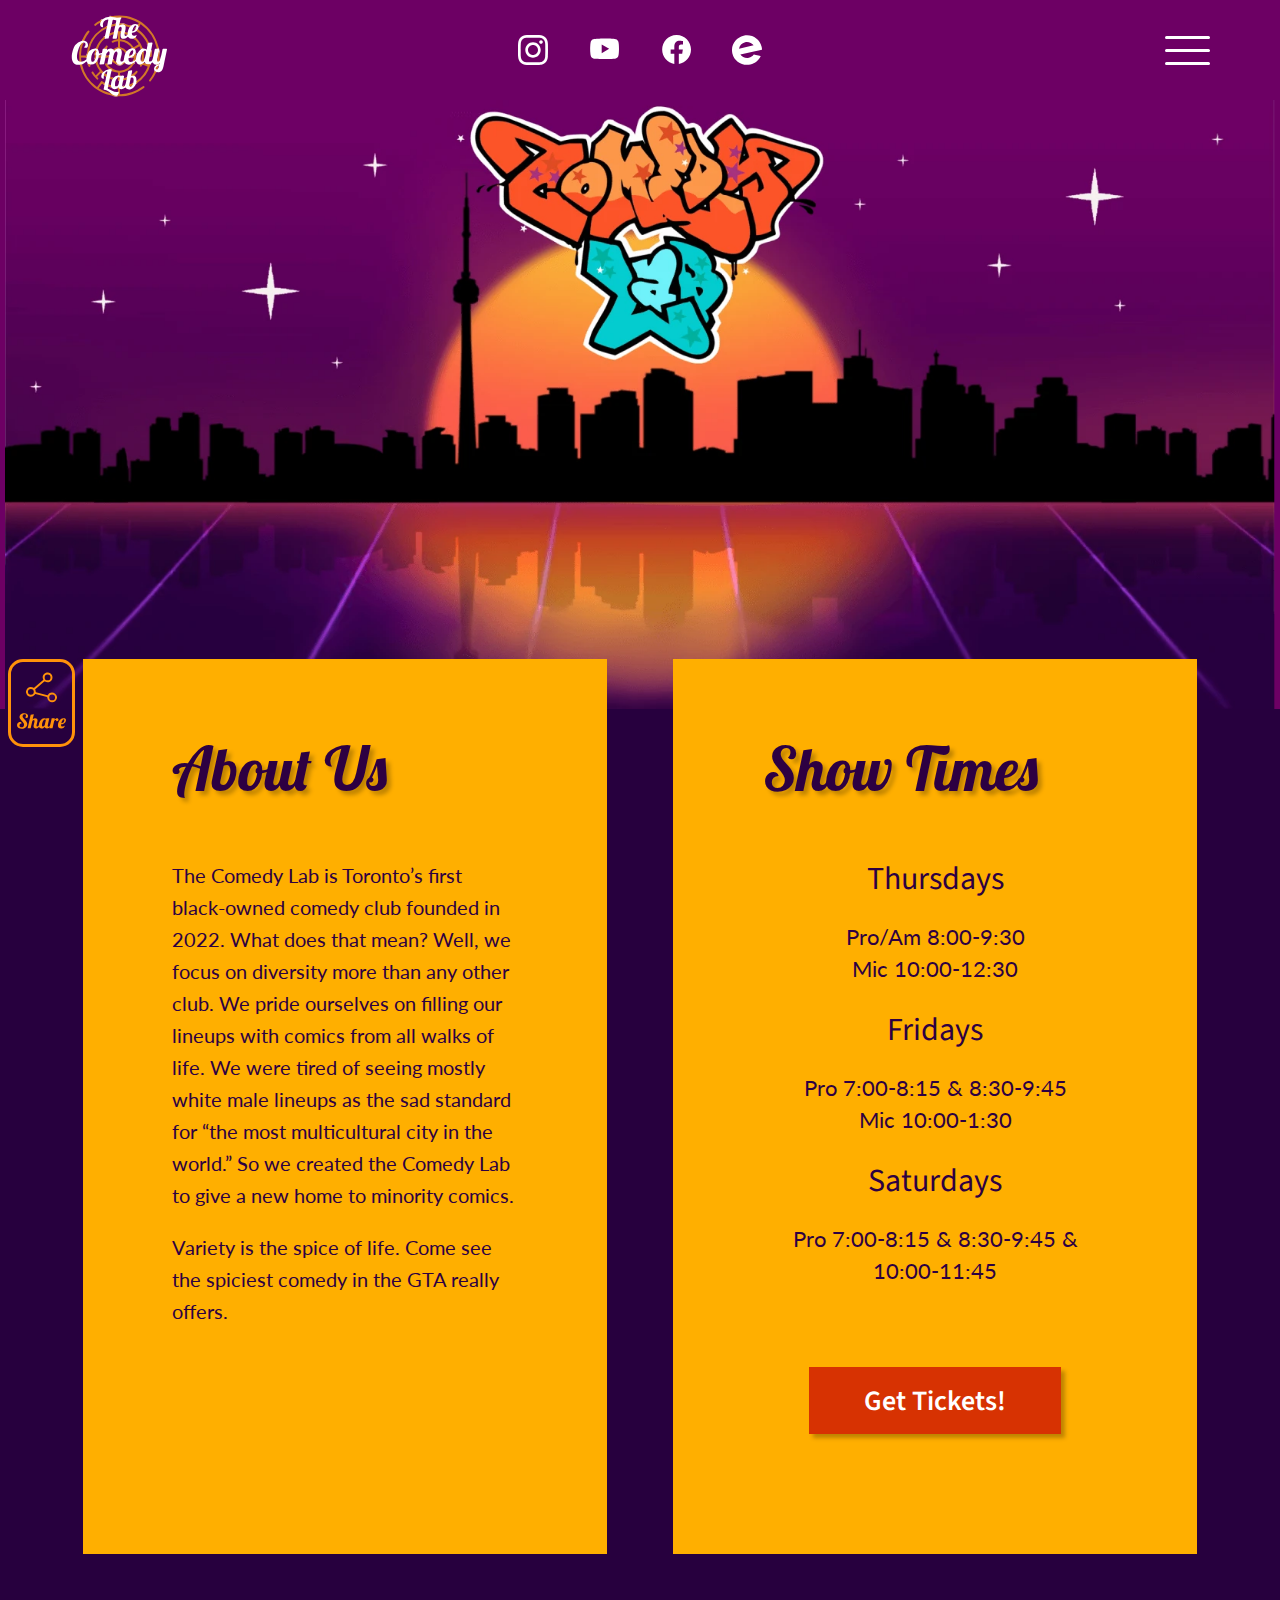
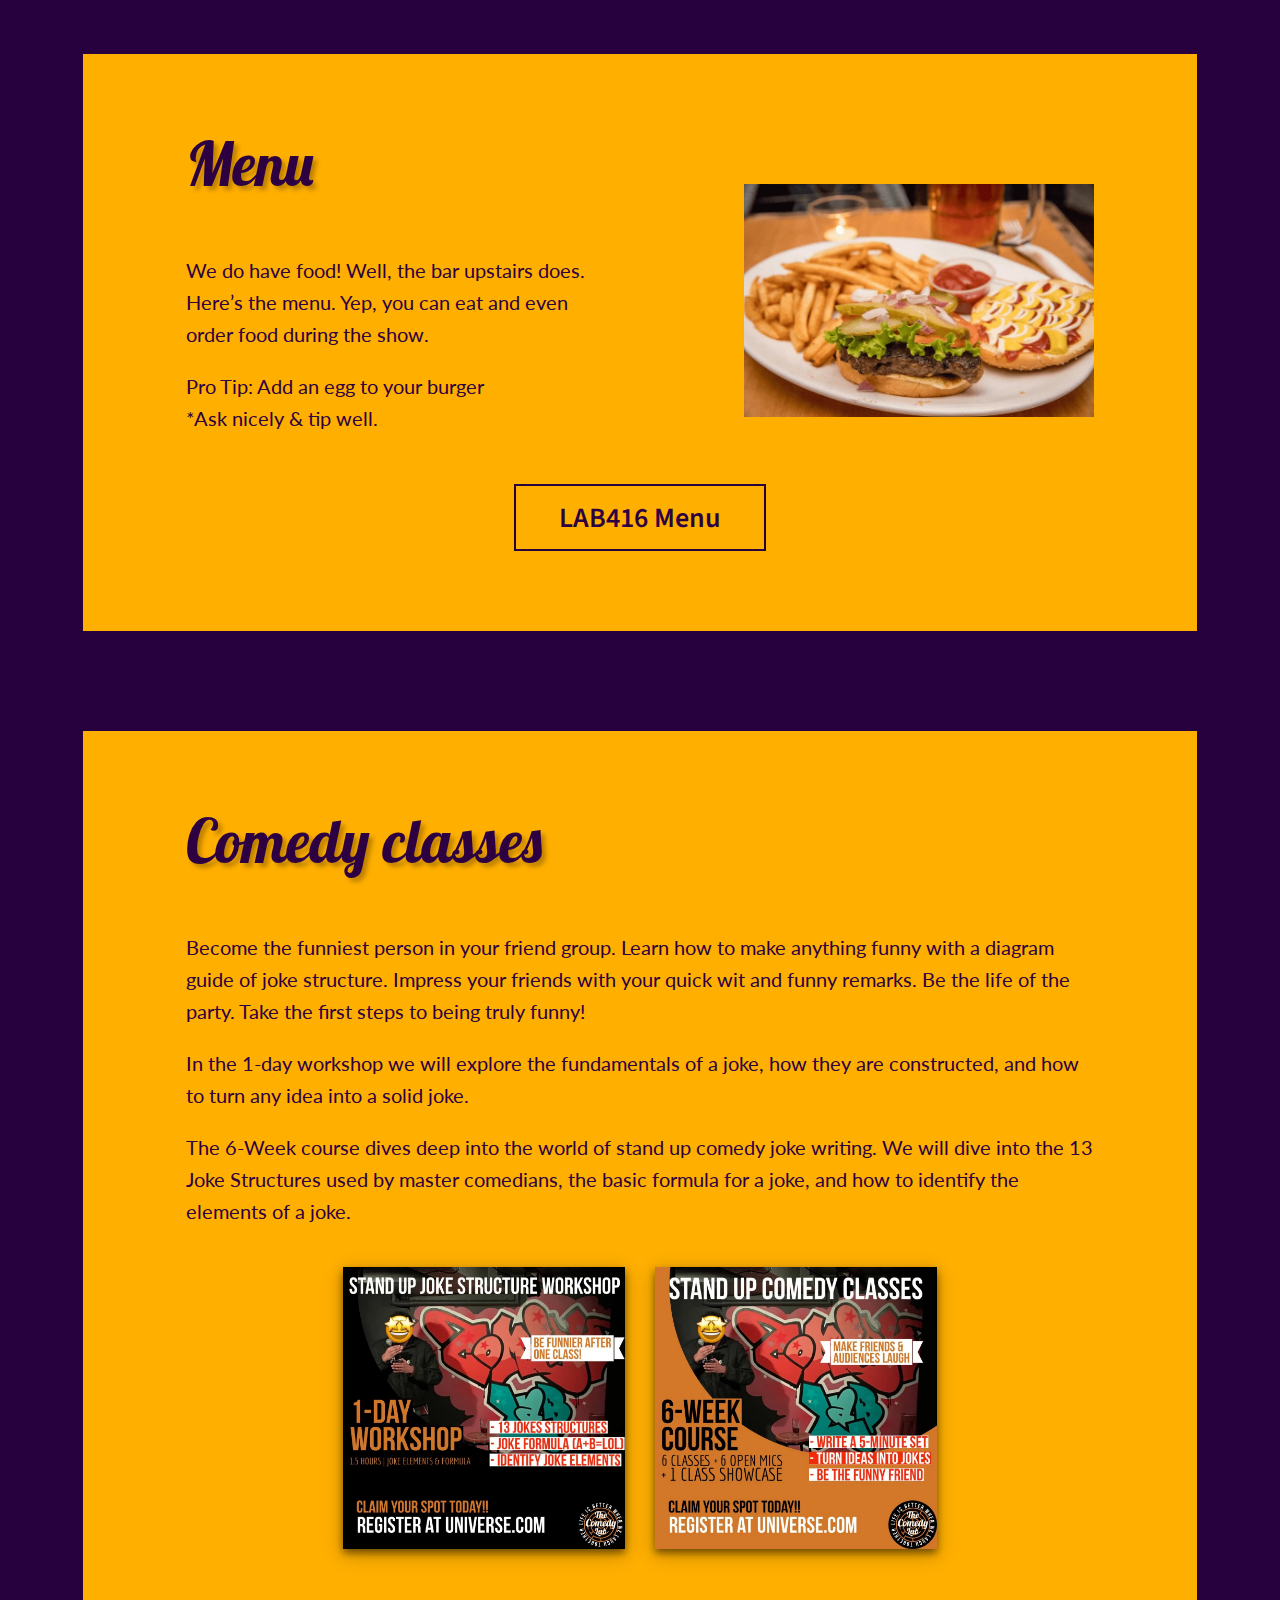
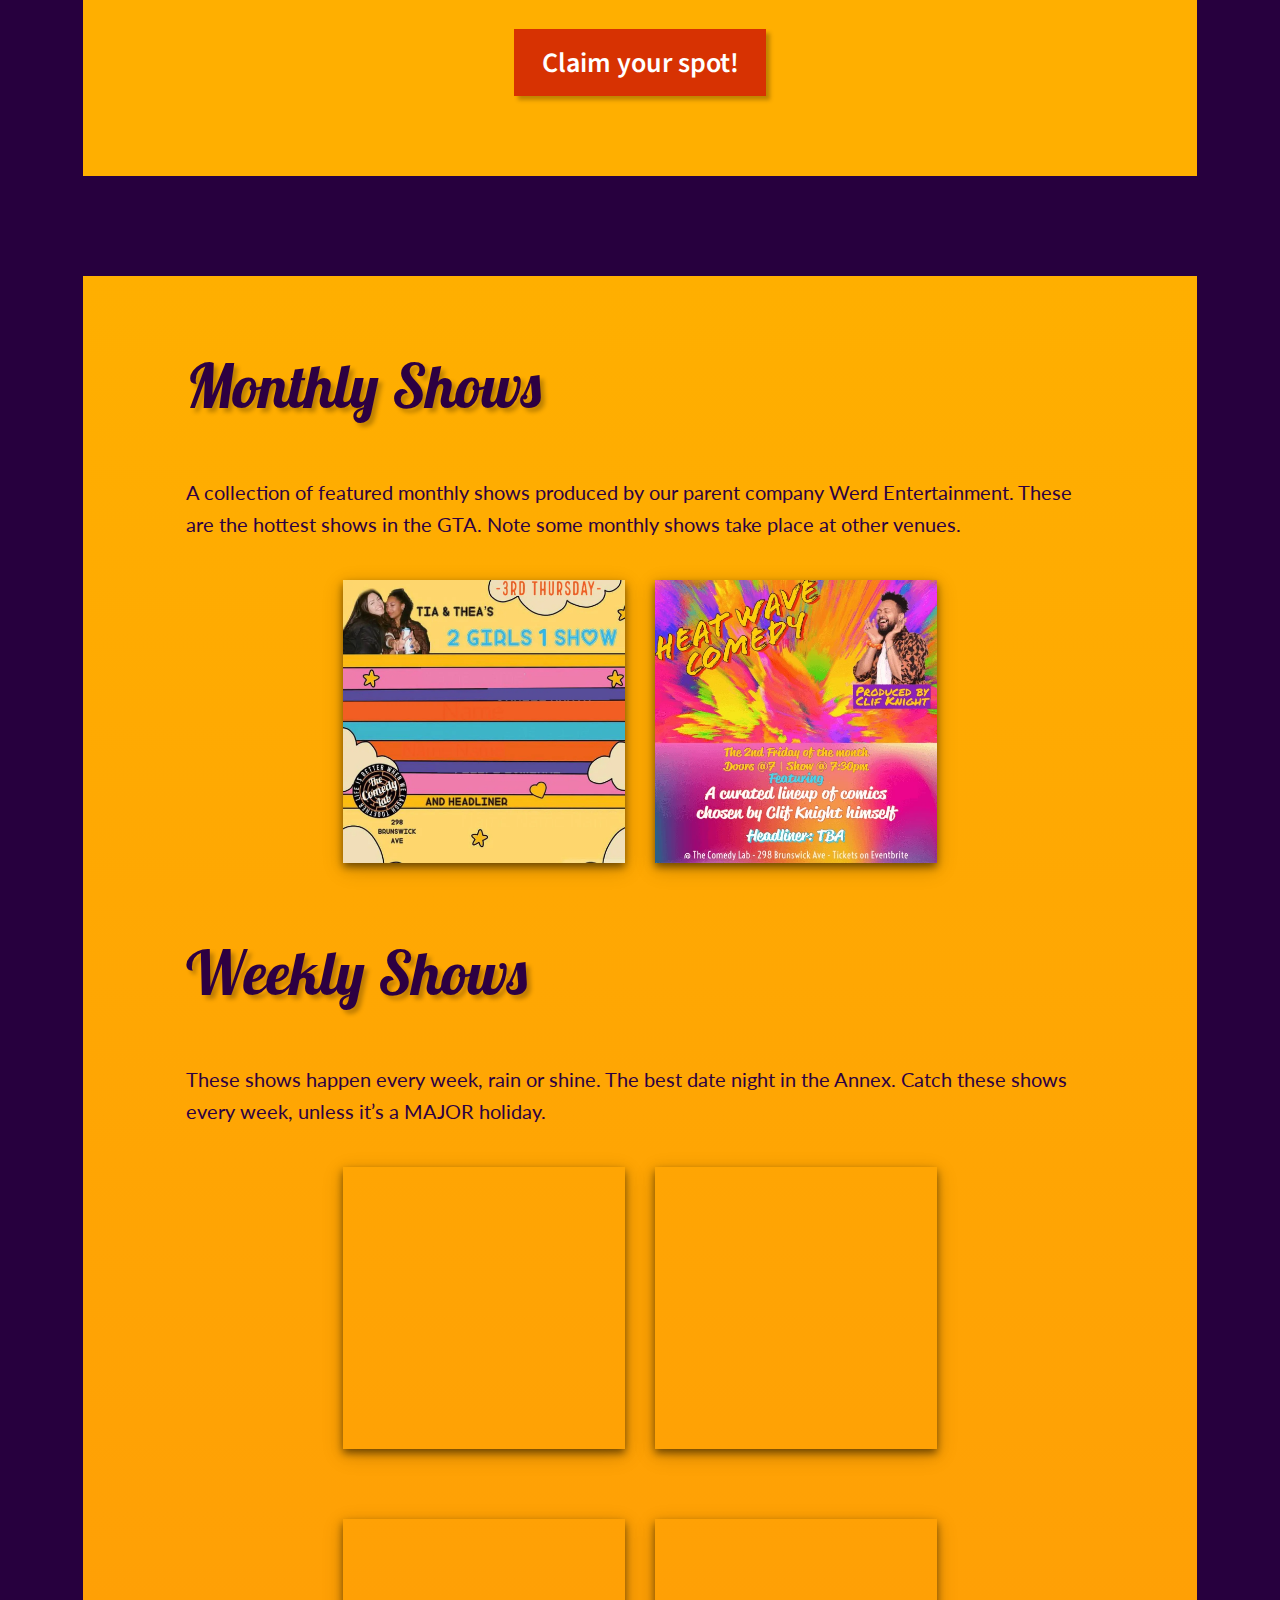
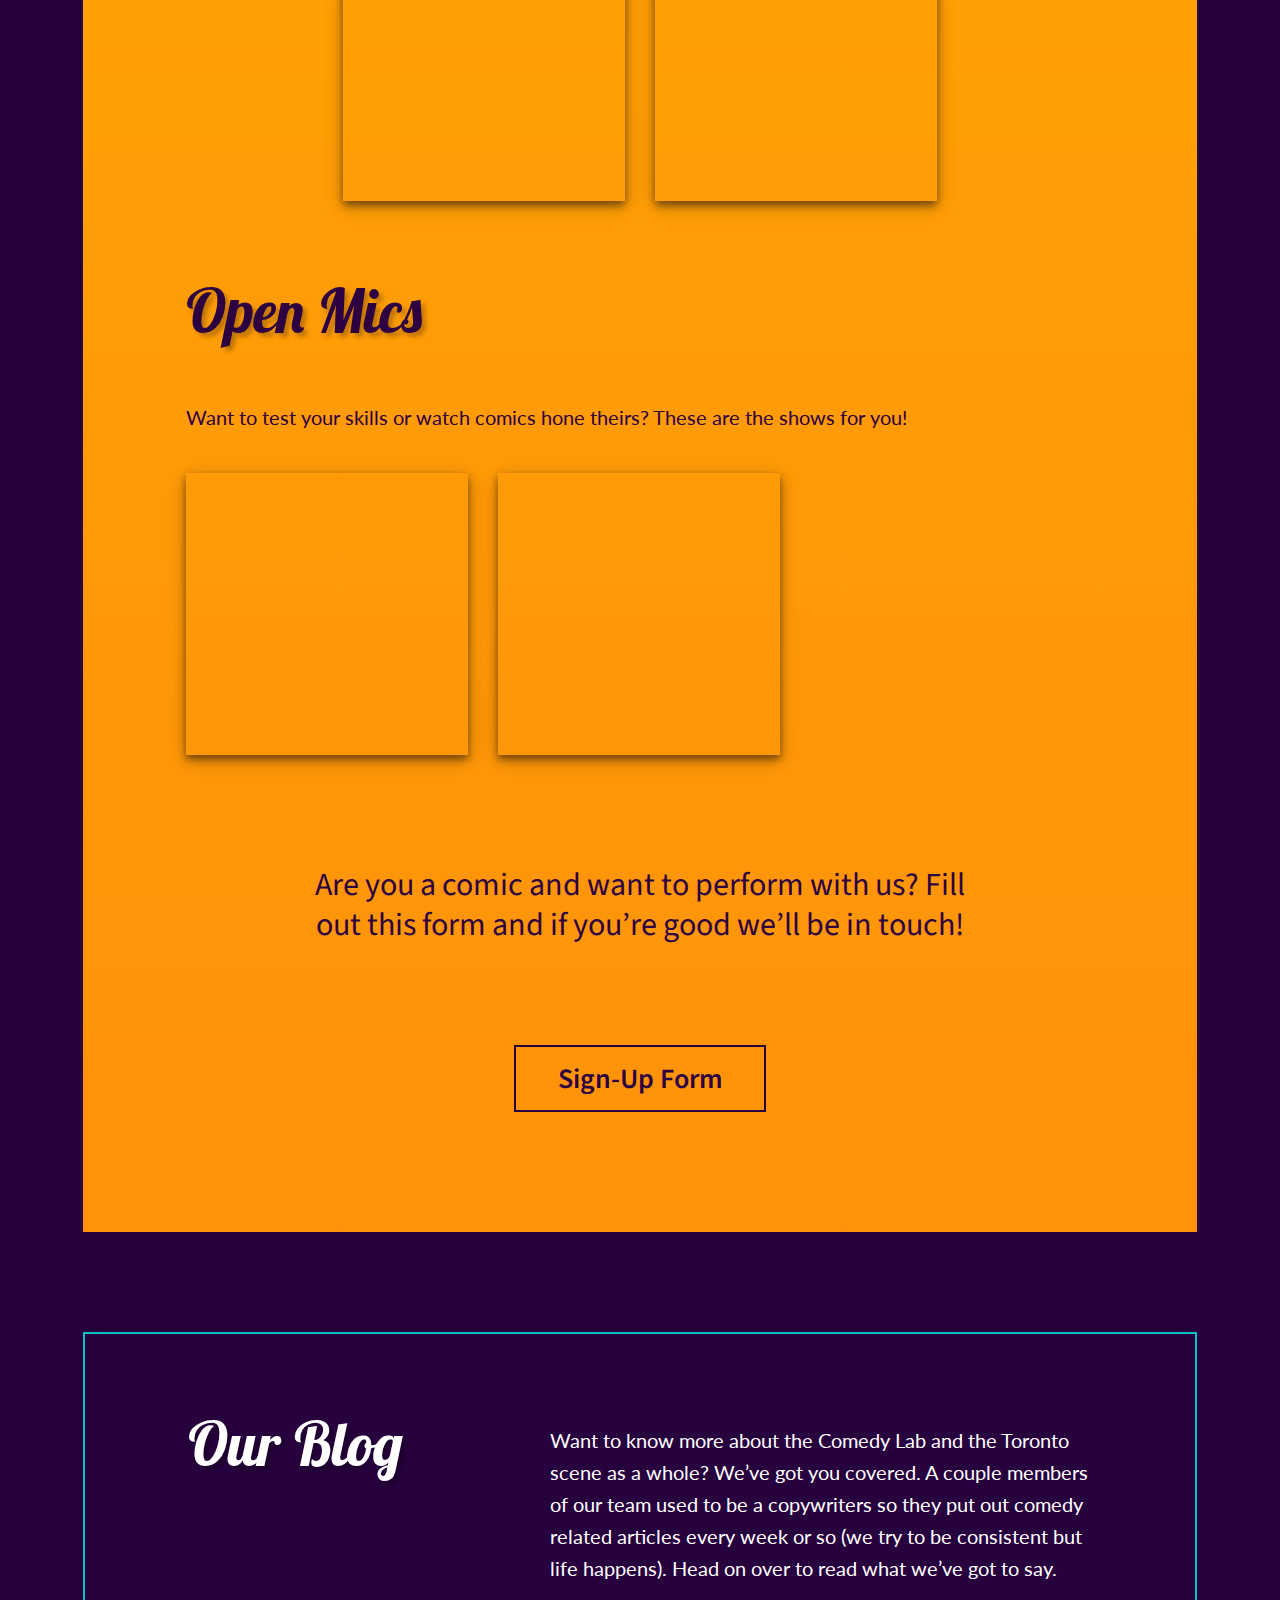
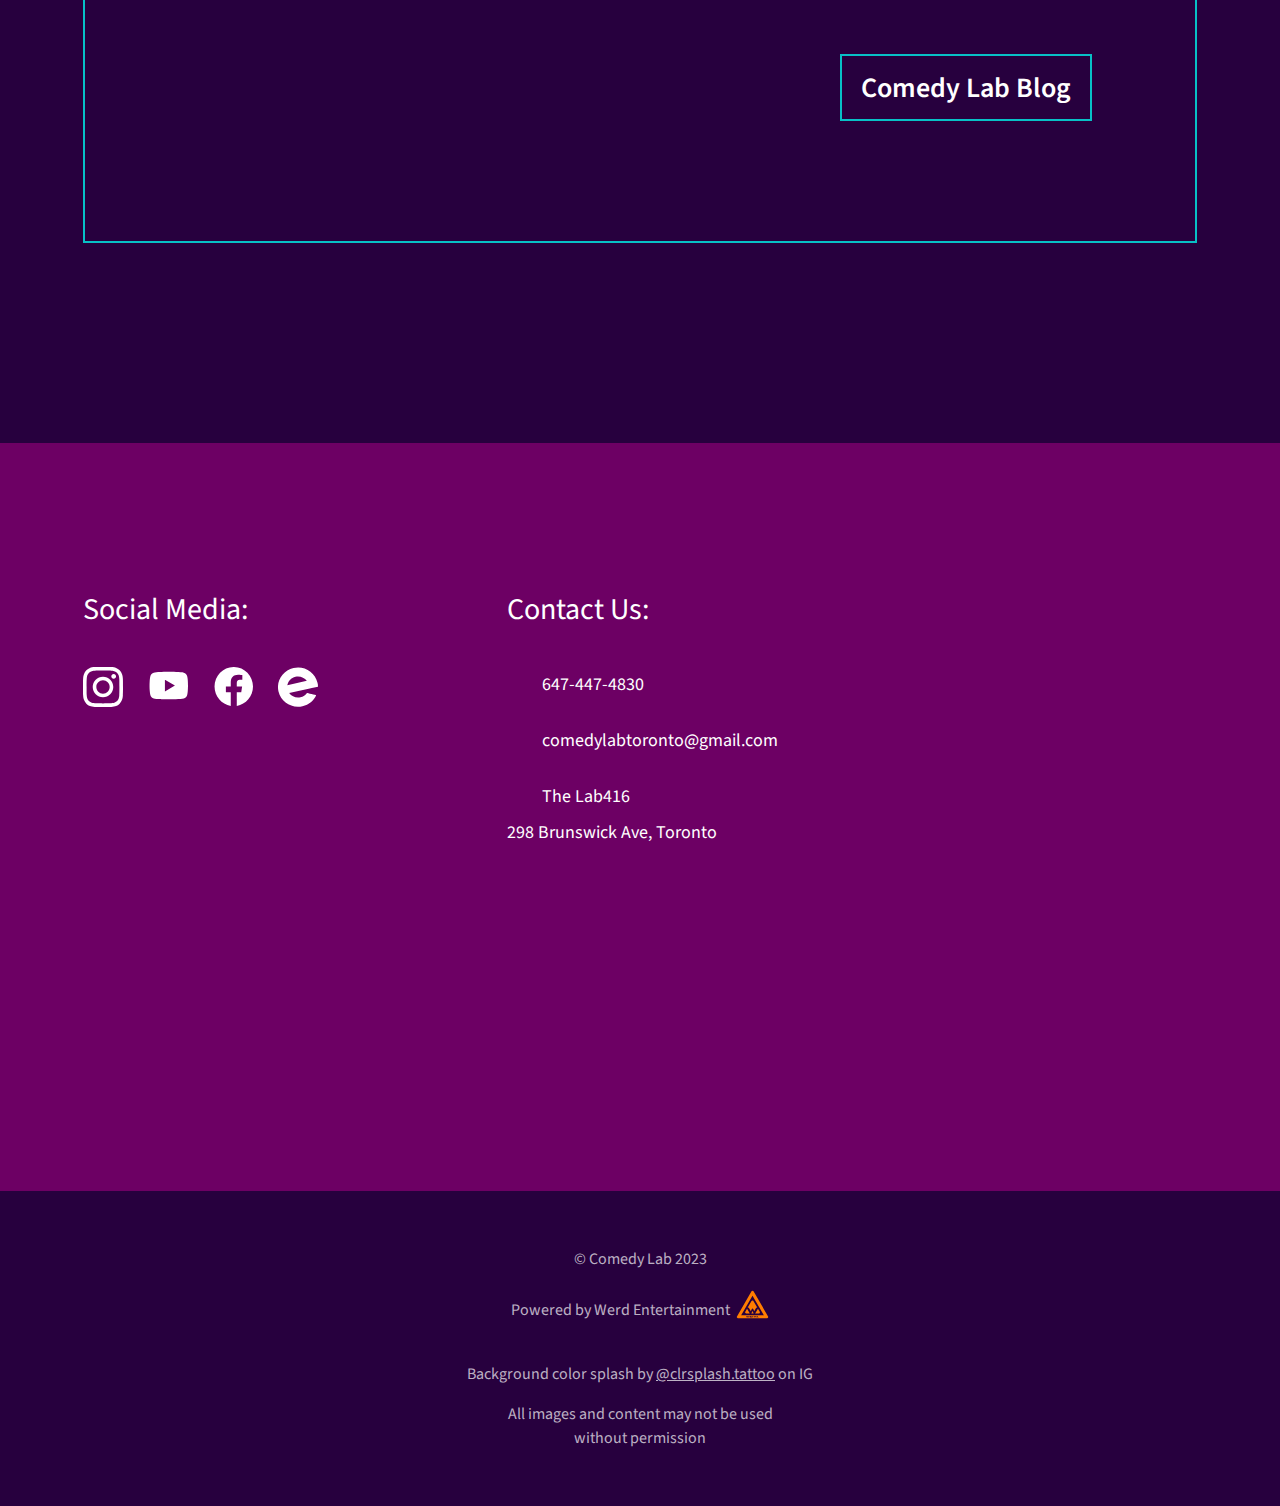
==== index.html @ caa2e8f4 "july 2024 shows update" ====
<!DOCTYPE html>
<html lang="en">
<head>
    <meta charset="UTF-8">
    <meta http-equiv="X-UA-Compatible" content="IE=edge">
    <meta name="viewport" content="width=device-width, initial-scale=1.0">
    <meta name="description" content="Toronto's only black-owned comedy club, The Comedy Lab, showcases the city's most diverse comedic talent. Featuring local, North American, and international standup comedians. Open every Thursday, Friday, and Saturday, 8pm-1am. Located in the Annex, on Bloor and Brunswick. Proud to be a JFL Toronto venue. Get your tickets and join us for the funniest shows in Toronto. Great date night! Test your skills at an open mic night.">
    <meta name="version" content="1.6">
    <title>Comedy Lab</title>
    <link rel="shortcut icon" href="assets/icons/favicon.png">
    <link rel="preconnect" href="https://fonts.googleapis.com">
    <link rel="preconnect" href="https://fonts.gstatic.com" crossorigin>
    <link href="https://fonts.googleapis.com/css2?family=Lato&family=Lobster&family=Source+Sans+Pro:wght@400;600&display=swap" rel="stylesheet">
    <link rel="stylesheet" href="styles/style.css?v=1.1">
    <script src="scripts/index.js" defer></script>
</head>
<body>
    <header class="header">
        <div class="header__container root-section">

            <a class="header__home" href="/" aria-label="Homepage">
                <img class="header__logo" src="assets/images/logo.svg" fetchpriority="high" loading="eager" alt="Logo">
            </a>
            
            <div id="header-menu" class="header__menu">
                <div id="header-menu-btn" class="header__menu-btn" role="button" aria-haspopup="menu" aria-controls="header-nav" aria-expanded="false" aria-label="Toggle main menu">
                    <div id="bar1" class="header__menu-bar"></div>
                    <div id="bar2" class="header__menu-bar"></div>
                    <div id="bar3" class="header__menu-bar"></div>
                </div>
                <nav id="header-nav" class="header__nav" aria-label="Site navigation menu">
                    <ul class="header__nav-list">
                        <li><a class="header__nav-link" href="index.html">Home</a></li>
                        <li><a class="header__nav-link" href="#about">About us</a></li>
                        <li><a class="header__nav-link" href="#classes">Comedy classes</a></li>
                        <li><a class="header__nav-link" href="#monthly-shows">Monthly shows</a></li>
                        <li><a class="header__nav-link" href="#weekly-shows">Weekly shows</a></li>
                        <li><a class="header__nav-link" href="#open-mics">Open mics</a></li>
                        <li><a class="header__nav-link" href="blog.html">Blog</a></li>
                        <li><a class="header__nav-link" href="#footer">Contact us</a></li>
                    </ul>
                </nav>
            </div>
            <div id="header-menu-bg" class="header__menu-bg"></div>

            <img class="header__banner" srcset="assets/images/banner-mobile.webp 1668w, assets/images/banner.webp 2386w" sizes="(min-width: 1901px) 1900px,(min-width: 768px) 100vw, 830px" src="assets/images/banner-mobile.webp" fetchpriority="high" loading="eager" alt="Comedy Lab Toronto">

            <ul class="header__social">
                <li><a class="header__social-link" href="https://instagram.com/comedylabto?igshid=MzRlODBiNWFlZA==" target="_blank" aria-label="Instagram">
                    <img class="boxed-icon" src="assets/icons/instagram.svg" fetchpriority="high" loading="eager" alt="Instagram">
                </a></li>
                <li><a class="header__social-link" href="https://www.youtube.com/@werdentertainment/" target="_blank" aria-label="YouTube">
                    <img class="boxed-icon" src="assets/icons/youtube.svg" fetchpriority="high" loading="eager" alt="YouTube">
                </a></li>
                <li><a class="header__social-link" href="https://www.facebook.com/thecomedylabto" target="_blank"  aria-label="Facebook">
                    <img class="boxed-icon" src="assets/icons/facebook.svg" fetchpriority="high" loading="eager" alt="Facebook">
                </a></li>
                <li><a class="header__social-link" href="https://www.eventbrite.ca/o/werd-entertainment-38479180893" target="_blank"  aria-label="Eventbrite">
                    <img class="boxed-icon" src="assets/icons/eventbrite.svg" fetchpriority="high" loading="eager" alt="Eventbrite">
                </a></li>
            </ul>
        </div>
    </header>
    
    <main class="main">
        <div class="landing-container root-section">
            
            <aside class="sticky-container">
                <div class="sticky-social">
                    
                    <div class="sticky-social__btn" role="button" aria-label="Share this page" aria-haspopup="menu" aria-controls="sticky-links sticky-drop" aria-expanded="false">
                        <img class="sticky-social__img" src="assets/icons/share-icon.svg" loading="lazy" alt="Share icon">
                        <img class="sticky-social__text" src="assets/icons/share.svg" loading="lazy" alt="Share">
                        <div id="sticky-arrow"></div>
                    </div>
                    
                    <ul id="sticky-links" class="sticky-social__list">
                        <li><a class="sticky-social__link" id="sticky-facebook-share" href="" target="_blank"  aria-label="Share page on Facebook">
                            <img class="boxed-icon" src="assets/icons/facebook-sticky.svg" alt="Facebook">
                        </a></li>
                        <li><a class="sticky-social__link" id="sticky-whatsapp-share" href="" target="_blank" aria-label="Share page on Whatsapp">
                            <img class="boxed-icon" src="assets/icons/whatsapp-sticky.svg" alt="WhatsApp">
                        </a></li>
                        <li><a class="sticky-social__link" id="sticky-twitter-share" href="" target="_blank" aria-label="Share page on Twitter">
                            <img class="boxed-icon" src="assets/icons/twitter-sticky.svg" alt="Twitter">
                        </a></li>
                        <li><a class="sticky-social__link" id="sticky-reddit-share" href="" target="_blank" aria-label="Share page on Reddit">
                            <img class="boxed-icon" src="assets/icons/reddit-sticky.svg" alt="Reddit">
                        </a></li>
                        <li><a class="sticky-social__link" id="sticky-email-share" href="" target="_blank" aria-label="Share page via email">
                            <img class="boxed-icon" src="assets/icons/envelope-sticky.svg" alt="Email">
                        </a></li>
                    </ul>

                    <div id="sticky-drop" class="sticky-social__drop--hidden"></div>

                </div>
            </aside>

            <div class="landing-intro">

                <section class="block block--light block--narrow">
                    <h2 id="about" class="block__title">About Us</h2>
                    <p class="block__txt">The Comedy Lab is Toronto’s first black-owned comedy club founded in 2022. What does that mean? Well, we focus on diversity more than any other club. We pride ourselves on filling our lineups with comics from all walks of life. We were tired of seeing mostly white male lineups as the sad standard for “the most multicultural city in the world.” So we created the Comedy Lab to give a new home to minority comics.</p>
                    <p class="block__txt">Variety is the spice of life. Come see the spiciest comedy in the GTA really offers.</p>
                </section>

                <section class="block block--light block--centered block--narrow">
                    <h2 class="block__title">Show Times</h2>
                    <h3 class="block__sub-title">Thursdays</h3>
                    <p class="block__txt block__time">Pro/Am <time datetime="20:00">8:00-9:30</time> <br> Mic <time datetime="22:00">10:00-12:30</time></p>
                    <h3 class="block__sub-title">Fridays</h3>
                    <p class="block__txt block__time">Pro <time datetime="19:00">7:00-8:15</time> & <time datetime="20:30">8:30-9:45</time> <br> Mic <time datetime="22:00">10:00-1:30</time></p>
                    <h3 class="block__sub-title">Saturdays</h3>
                    <p class="block__txt block__time">Pro <time datetime="19:00">7:00-8:15</time> & <time datetime="20:30">8:30-9:45</time> & <time datetime="22:00">10:00-11:45</time></p>
                    <a class="block__btn block__btn--hlt" href=" https://www.eventbrite.ca/o/werd-entertainment-38479180893" target="_blank">Get Tickets!</a>
                </section>

            </div>

            <section class="block block--light">
                <img class="block__menu-img" src="assets/images/menu.webp" loading="lazy" alt="The Lab burger and fries">
                <h2 class="block__title">Menu</h2>
                <p class="block__txt">We do have food! Well, the bar upstairs does. Here’s the menu. Yep, you can eat and even order food during the show.</p>
                <p class="block__txt">Pro Tip: Add an egg to your burger <br> *Ask nicely & tip well.</p>
                <a class="block__btn block__btn--clear" href="https://thelab416.com/#menu" target="_blank">LAB416 Menu</a>
            </section>

            <section class="block block--light">
                <h2 id="classes" class="block__title">Comedy classes</h2>
                <p class="block__txt"> Become the funniest person in your friend group. Learn how to make anything funny with a diagram guide of joke structure. Impress your friends with your quick wit and funny remarks. Be the life of the party. Take the first steps to being truly funny! </p>
                <p class="block__txt"> In the 1-day workshop we will explore the fundamentals of a joke, how they are constructed, and how to turn any idea into a solid joke.</p>
                <p class="block__txt"> The 6-Week course dives deep into the world of stand up comedy joke writing. We will dive into the 13 Joke Structures used by master comedians, the basic formula for a joke, and how to identify the elements of a joke.</p>
                <div class="block__shows block__shows--two block__shows--center">
                    <a class="block__show-link" href="https://www.universe.com/events/stand-up-joke-structure-workshop-tickets-60HQZL?ref=site" target="_blank" aria-label="Sign up for comedy one-day workshop" >
                        <img class="block__show-img" src="assets/images/workshop.webp" loading="lazy" alt="Comedy workshop" />
                    </a>
                    <a class="block__show-link" href="https://www.universe.com/events/stand-up-comedy-writing-course-tickets-M7D5YB?ref=site" target="_blank" aria-label="Sign up for comedy six-week course" >
                        <img class="block__show-img" src="assets/images/course.webp" loading="lazy" alt="Comedy six-week course" />
                    </a> 
                </div>
                <a class="block__btn block__btn--hlt" href="https://www.universe.com/users/the-comedy-lab-BP4MS1" target="_blank" >Claim your spot!</a >
            </section>

            <section class="block block--gradient">

                <h2 id="monthly-shows" class="block__title">Monthly Shows</h2>
                <p class="block__txt">A collection of featured monthly shows produced by our parent company Werd Entertainment. These are the hottest shows in the GTA. Note some monthly shows take place at other venues.</p>
                <div class="block__shows block__shows--two block__shows--center">
                    <a class="block__show-link" href="https://buytickets.at/werdentertainment/1101496/r/site" target="_blank" aria-label="Tia & Thea's 2 Girls 1 Show and tickets">
                        <img class="block__show-img" src="assets/images/2-girls-1-show.webp" loading="lazy" alt="Tia & Thea's 2 Girls 1 Show">
                    </a>
                    <a class="block__show-link" href="https://buytickets.at/werdentertainment/1101492/r/site" target="_blank" aria-label="Heatwave show and tickets">
                        <img class="block__show-img" srcset="assets/images/heatwave-mobile.webp 550w, assets/images/heatwave.webp 740w" sizes="(max-width: 767px) 70vw, (max-width: 1900px) 21vw, (min-width: 1901px) 430px" src="assets/images/heatwave-mobile.webp" loading="lazy" alt="Heat Wave Comedy">
                    </a>
                </div>

                <h2 id="weekly-shows" class="block__title">Weekly Shows</h2>
                <p class="block__txt">These shows happen every week, rain or shine. The best date night in the Annex. Catch these shows every week, unless it’s a MAJOR holiday.</p>
                <div class="block__shows block__shows--two block__shows--center">
                    <a class="block__show-link" href="https://buytickets.at/werdentertainment/1092954/r/site" target="_blank" aria-label="Thursday weekly 8pm show and tickets">
                        <img class="block__show-img" src="assets/images/laugh-therapy.webp" loading="lazy" alt="Thursday Laugh Therapy">
                    </a>
                    <a class="block__show-link" href="https://buytickets.at/werdentertainment/1101487/r/site" target="_blank" aria-label="Friday weekly 7pm and 8:30pm shows and tickets">
                        <img class="block__show-img" src="assets/images/funny-friday.webp" loading="lazy" alt="Fucking Funny Fridays">
                    </a>
                </div>
                <div class="block__shows block__shows--two block__shows--center">
                    <a class="block__show-link" href="https://buytickets.at/werdentertainment/1174217/r/site" target="_blank" aria-label="Saturday weekly 7pm show and tickets">
                        <img class="block__show-img" src="assets/images/femme-fatale2.webp" loading="lazy" alt="Femme Fatale - the funniest women in comedy">
                    </a>
                    <a class="block__show-link" href="https://buytickets.at/werdentertainment/1101489/r/site" target="_blank" aria-label="Saturday weekly 8:30pm and 10pm shows and tickets">
                        <img class="block__show-img" src="assets/images/agenda-satire.webp" loading="lazy" alt="Saturday Night Satire">
                    </a>
                </div>

                <h2 id="open-mics" class="block__title">Open Mics</h2>
                <p class="block__txt">Want to test your skills or watch comics hone theirs? These are the shows for you!</p>
                <div class="block__shows block__shows--two">
                    <a class="block__show-link" href="https://www.eventbrite.com/e/390714917837/" target="_blank" aria-label="Thursday open mic">
                        <img class="block__show-img" src="assets/images/thur-mic_v2.webp" width="300" loading="lazy" alt="Thursday Open Mic">
                    </a>
                    <a class="block__show-link" href="https://www.eventbrite.ca/e/friday-night-mics-tickets-271346022257?aff=ebdsoporgprofile" target="_blank" aria-label="Friday open mic">
                        <img class="block__show-img" src="assets/images/fri-mic.webp" width="300" loading="lazy" alt="Friday Open Mic">
                    </a>
                </div>

                <p class="block__sub-title block__sub-title--hlt">Are you a comic and want to perform with us? Fill out this form and if you’re good we’ll be in touch!</p>
                <a class="block__btn block__btn--clear block__btn--padded" href="https://docs.google.com/forms/d/e/1FAIpQLSd5J5SbKdFbzXbxspB2AC1iYqagCPmb0pFELQq1CcjW_Cq32g/viewform?usp=sf_link" target="_blank">Sign-Up Form</a>
                <img class="block__mic-img" src="assets/images/mic.svg" loading="lazy" alt="Mic">
            </section>

            <section class="block block--dark">
                <div class="block__content">
                    <h2 class="block__title">Our Blog</h2>
                    <p class="block__txt">Want to know more about the Comedy Lab and the Toronto scene as a whole? We’ve got you covered. A couple members of our team used to be a copywriters so they put out comedy related articles every week or so (we try to be consistent but life happens). Head on over to read what we’ve got to say.</p>
                </div>
                <a class="block__btn block__btn--clear-dk" href="blog.html">Comedy Lab Blog</a>
            </section>
            
            <img class="graffiti graffiti--landing" srcset="assets/images/graffiti-mobile.png 518w, assets/images/graffiti.png 1176w" sizes="(max-width: 350px) 80vw, (max-width: 400px) 75vw, (max-width: 485px) 65vw, (max-width: 600px) 55vw, (max-width: 1023px) 45vw, (max-width: 1900px) 550px, (min-width: 1901px) 700px" src="assets/images/graffiti-mobile.png" loading="lazy" alt="Comedy Lab Graffiti">
        </div>
    </main>

    <footer class="footer" id="footer">
        <div class="footer__container root-section">
            <div class="footer__content">

                <address class="footer__contact">
                    <p class="footer__title">Contact Us:</p>
                    <ul class="footer__list">
                        <li class="footer__list-item">
                            <a class="footer__contact-box" href="tel:+16474474830">
                                <img class="footer__icon" src="assets/icons/telephone.svg" width="16" loading="lazy" alt="telephone icon">
                                <span>647-447-4830</span>
                            </a>
                        </li>
                        <li class="footer__list-item footer__contact-box">
                            <img class="footer__icon" src="assets/icons/envelope.svg" loading="lazy"  width="16" alt="email icon">
                            <span>comedylabtoronto@gmail.com</span>
                        </li>
                        <li class="footer__list-item">
                            <div class="footer__contact-box">
                                <img class="footer__icon" src="assets/icons/geotag.svg" width="16" loading="lazy" alt="geotag icon">
                                <span>The Lab416</span>
                            </div>
                            <span>298 Brunswick Ave, Toronto</span>
                        </li>
                    </ul>
                </address>

                <div class="footer__social">
                    <p class="footer__title">Social Media:</p>
                    <ul class="footer__social-links">
                        <li><a class="footer__social-link" href="https://instagram.com/comedylabto?igshid=MzRlODBiNWFlZA==" target="_blank" aria-label="Instagram">
                            <img class="boxed-icon" src="assets/icons/instagram.svg" loading="lazy" alt="Instagram">
                        </a></li>
                        <li><a class="footer__social-link" href="https://www.youtube.com/@werdentertainment/" target="_blank" aria-label="YoTube">
                            <img class="boxed-icon" src="assets/icons/youtube.svg" loading="lazy" alt="YouTube">
                        </a></li>
                        <li><a class="footer__social-link" href="https://www.facebook.com/thecomedylabto" target="_blank" aria-label="Facebook">
                            <img class="boxed-icon" src="assets/icons/facebook.svg" loading="lazy" alt="Facebook">
                        </a></li>
                        <li><a class="footer__social-link" href="https://www.eventbrite.ca/o/werd-entertainment-38479180893" target="_blank" aria-label="Eventbrite">
                            <img class="boxed-icon" src="assets/icons/eventbrite.svg" loading="lazy" alt="Eventbrite">
                        </a></li>
                    </ul>
                </div>

                <img class="footer__logo" src="assets/images/footer-logo.svg" loading="lazy" width="150" alt="Logo">
            </div>

            <div class="footer__map">
                <iframe src="https://www.google.com/maps/embed?pb=!1m18!1m12!1m3!1d2886.16258982973!2d-79.41013572405562!3d43.665588251629906!2m3!1f0!2f0!3f0!3m2!1i1024!2i768!4f13.1!3m3!1m2!1s0x882b34941ef4c6e1%3A0xbb29d4692292b41a!2sThe%20Lab416%20(Labyrinth%20Lounge)!5e0!3m2!1sen!2sca!4v1690076226721!5m2!1sen!2sca" width="600" height="450" style="border:0;" allowfullscreen="" loading="lazy" aria-label="Google Map" referrerpolicy="no-referrer-when-downgrade"></iframe>
            </div>

        </div>
    </footer>

    <div class="copyright">
        <p class="copyright__text">&#169; Comedy Lab 2023</p>
        <div class="copyright__brand">
            <p class="copyright__text copyright__text--low">Powered by Werd Entertainment</p>
            <img class="copyright__werd-logo" src="assets/icons/werd-ent.svg" width="25" alt="Werd Entertainment logo">
        </div>
        <p class="copyright__credit copyright__text">Background color splash by <a class="copyright__link" href="https://www.instagram.com/clrsplsh.tattoo/" target="_blank">@clrsplash.tattoo</a> on IG</p>
        <p class="copyright__text">All images and content may not be used <br> without permission</p>           
    </div>
    
</body>
</html>
---- styles/style.css ----
html,
body {
  margin: 0;
  padding: 0;
}

.root-section {
  min-width: 265px;
  max-width: 1900px;
  margin-left: auto;
  margin-right: auto;
}

* {
  -webkit-box-sizing: border-box;
          box-sizing: border-box;
}

a {
  color: inherit;
  text-decoration: none;
}

ul {
  list-style-type: none;
  margin: 0;
  padding: 0;
}

.main {
  background-color: #27003E;
}

.boxed-icon {
  width: 100%;
}

.txt-bold {
  font-weight: 600;
}

.txt-underline {
  text-decoration: underline;
}

::-moz-selection {
  color: #FFFFFF;
  background-color: #27003E;
}

::selection {
  color: #FFFFFF;
  background-color: #27003E;
}

.block--dark *::-moz-selection {
  background-color: #08C0C6;
}

.block--dark *::selection {
  background-color: #08C0C6;
}

.header {
  background-color: #27003E;
}

.header__container {
  position: relative;
  display: grid;
  grid-template: 83px 395px/50% 50%;
  -webkit-box-align: center;
      -ms-flex-align: center;
          align-items: center;
  overflow: hidden;
  background-color: #6D0064;
}

.header__home {
  margin-left: 10%;
  display: -webkit-box;
  display: -ms-flexbox;
  display: flex;
  -webkit-box-align: center;
      -ms-flex-align: center;
          align-items: center;
  width: 68px;
}

.header__logo {
  width: 100%;
}

.header__banner {
  grid-column-end: span 2;
  justify-self: center;
}

.header__social {
  position: absolute;
  bottom: 60px;
  left: 13%;
  display: -webkit-box;
  display: -ms-flexbox;
  display: flex;
  -ms-flex-pack: distribute;
      justify-content: space-around;
  width: 74%;
}

.header__social-link {
  display: block;
  width: 25px;
  height: 25px;
  -webkit-transition: -webkit-transform 0.3s;
  transition: -webkit-transform 0.3s;
  transition: transform 0.3s;
  transition: transform 0.3s, -webkit-transform 0.3s;
}

.header__social-link:hover {
  -webkit-transform: scale(1.3);
          transform: scale(1.3);
}

.header__menu {
  justify-self: end;
  margin-right: 10%;
}

#header-menu {
  z-index: 2;
}

.header__menu-bg,
.header__menu-absolute {
  position: absolute;
  top: 0;
  right: 0;
}

.header__menu-absolute {
  padding: 40px 20px;
}

.header__menu-btn {
  display: -webkit-box;
  display: -ms-flexbox;
  display: flex;
  -webkit-box-orient: vertical;
  -webkit-box-direction: normal;
      -ms-flex-direction: column;
          flex-direction: column;
  -webkit-box-pack: center;
      -ms-flex-pack: center;
          justify-content: center;
  width: 45px;
  height: 45px;
  margin-right: 0;
  margin-left: auto;
  cursor: pointer;
}

.header__menu-bar {
  height: 3px;
  width: 100%;
  background-color: #FFFFFF;
  display: block;
  border-radius: 5px;
  -webkit-transition: 0.5s ease;
  transition: 0.5s ease;
}

#bar1 {
  -webkit-transform: translateY(-10px);
          transform: translateY(-10px);
}

#bar3 {
  -webkit-transform: translateY(10px);
          transform: translateY(10px);
}

.header__nav {
  -webkit-transition: 0.5s ease;
  transition: 0.5s ease;
  display: none;
}

.header__nav-list {
  display: -webkit-box;
  display: -ms-flexbox;
  display: flex;
  -webkit-box-orient: vertical;
  -webkit-box-direction: normal;
      -ms-flex-direction: column;
          flex-direction: column;
  -webkit-box-align: end;
      -ms-flex-align: end;
          align-items: end;
}

.header__nav-link {
  font-family: "Source Sans Pro", sans-serif;
  font-style: normal;
  font-weight: 400;
  font-size: 1.5rem;
  line-height: 2.5rem;
  color: #2D0042;
}

.header__nav-list > li {
  -webkit-transition: -webkit-transform 0.3s;
  transition: -webkit-transform 0.3s;
  transition: transform 0.3s;
  transition: transform 0.3s, -webkit-transform 0.3s;
}

.header__nav-link:hover {
  font-weight: 500;
}

.header__nav-list > li:hover {
  -webkit-transform: scale(1.1);
          transform: scale(1.1);
}

.header__menu-bg {
  z-index: 1;
  width: 0;
  height: 0;
  background: radial-gradient(circle, #FFAF00, #FF920A);
  border-radius: 50%;
  -webkit-transition: 0.5s ease;
  transition: 0.5s ease;
}

.change {
  display: block;
}

.change .header__menu-bar {
  background-color: #2D0042;
}

.change #bar1 {
  -webkit-transform: translateY(4px) rotateZ(45deg);
          transform: translateY(4px) rotateZ(45deg);
}

.change #bar2 {
  opacity: 0;
}

.change #bar3 {
  -webkit-transform: translateY(-6px) rotateZ(-45deg);
          transform: translateY(-6px) rotateZ(-45deg);
}

.hover-bg {
  width: 350px;
  height: 350px;
  -webkit-transform: translate(45%, -50%);
          transform: translate(45%, -50%);
}

.change-bg {
  width: 700px;
  height: 850px;
  -webkit-transform: translate(57%, -45%);
          transform: translate(57%, -45%);
}

@media (min-width: 768px) {
  .header__container {
    grid-template: 100px auto/50% 50%;
  }
  .header__home {
    -ms-flex-item-align: end;
        align-self: flex-end;
    width: 100px;
    margin-left: 14%;
  }
  .header__logo {
    width: 100%;
  }
  .header__menu {
    margin-right: 14%;
  }
  .header__social {
    left: 20%;
    width: 60%;
  }
  .header__social-link {
    width: 30px;
    height: 30px;
  }
}
@media (min-width: 1024px) {
  .header__container {
    grid-template: [header-bar-start] 100px [header-bar-end] auto/1fr [header-social-start] 285px [header-social-end] 1fr;
  }
  .header__banner {
    grid-column-end: span 3;
  }
  .header__social {
    position: static;
    grid-row: header-bar-start/header-bar-end;
    grid-column: header-social-start/header-social-end;
    width: 100%;
  }
}
.landing-container,
.landing-intro {
  display: -webkit-box;
  display: -ms-flexbox;
  display: flex;
  -webkit-box-orient: vertical;
  -webkit-box-direction: normal;
      -ms-flex-direction: column;
          flex-direction: column;
  -webkit-box-align: center;
      -ms-flex-align: center;
          align-items: center;
  row-gap: 50px;
}

.landing-container {
  position: relative;
  padding-bottom: 80px;
}

.block {
  width: 90%;
  padding: 40px 10%;
}

.block--light {
  background-color: #FFAF00;
  color: #2D0042;
}

.block--gradient {
  background-image: -webkit-gradient(linear, left top, left bottom, from(#FFAF00), to(#FF920A));
  background-image: linear-gradient(#FFAF00, #FF920A);
  color: #2D0042;
}

.block--dark {
  color: #FFFFFF;
  border: 2px solid #08C0C6;
}

section.block:last-of-type {
  padding-bottom: 120px;
}

.block--centered {
  text-align: center;
}

.block__menu-img,
.block__mic-img {
  display: none;
}

.block__shows {
  display: -webkit-box;
  display: -ms-flexbox;
  display: flex;
  -webkit-box-orient: vertical;
  -webkit-box-direction: normal;
      -ms-flex-direction: column;
          flex-direction: column;
  gap: 30px;
  margin: 30px 0 40px;
}

.block__show-link {
  aspect-ratio: 1/1;
  line-height: 0;
  -webkit-box-shadow: 0 4px 8px 0 rgba(0, 0, 0, 0.5), 0 6px 20px 0 rgba(0, 0, 0, 0.19);
          box-shadow: 0 4px 8px 0 rgba(0, 0, 0, 0.5), 0 6px 20px 0 rgba(0, 0, 0, 0.19);
  -webkit-transition: -webkit-transform 0.3s;
  transition: -webkit-transform 0.3s;
  transition: transform 0.3s;
  transition: transform 0.3s, -webkit-transform 0.3s;
}

.block__show-img {
  aspect-ratio: 1/1;
  min-width: 100%;
  max-width: 100%;
  -o-object-fit: cover;
     object-fit: cover;
}

.block__show-link:hover {
  -webkit-transform: scale(1.05);
          transform: scale(1.05);
}

.graffiti {
  position: absolute;
  -webkit-transform: rotate(-5deg);
          transform: rotate(-5deg);
}

.graffiti--landing {
  left: 10px;
  bottom: -85px;
}

.block__btn {
  z-index: 1;
  display: -webkit-box;
  display: -ms-flexbox;
  display: flex;
  -webkit-box-pack: center;
      -ms-flex-pack: center;
          justify-content: center;
  -webkit-box-align: center;
      -ms-flex-align: center;
          align-items: center;
  width: 200px;
  height: 56px;
  margin-top: 40px;
  margin-left: auto;
  margin-right: auto;
  font-family: "Source Sans Pro", sans-serif;
  font-style: normal;
  font-weight: 400;
  font-size: 1.25rem;
  line-height: 1.625rem;
}

.block__btn--hlt {
  background-color: #D73202;
  color: #FFFFFF;
  -webkit-box-shadow: 4px 4px 4px rgba(0, 0, 0, 0.25);
          box-shadow: 4px 4px 4px rgba(0, 0, 0, 0.25);
  -webkit-transition: -webkit-transform 0.3s;
  transition: -webkit-transform 0.3s;
  transition: transform 0.3s;
  transition: transform 0.3s, -webkit-transform 0.3s;
}

.block__btn--clear {
  border: 2px solid #27003E;
  color: #2D0042;
  -webkit-transition: background-color 0.2s, color 0.2s;
  transition: background-color 0.2s, color 0.2s;
}

.block__btn--clear-dk {
  border: 2px solid #08C0C6;
  -webkit-transition: background-color 0.2s, color 0.2s;
  transition: background-color 0.2s, color 0.2s;
}

.block__btn--hlt:hover {
  -webkit-transform: scale(1.2);
          transform: scale(1.2);
}

.block__btn--clear:hover {
  background-color: #2D0042;
  color: #FFAF00;
}

.block__btn--clear-dk:hover {
  background-color: #08C0C6;
  color: #27003E;
}

.block__title {
  font-family: "Lobster", cursive;
  font-style: normal;
  font-weight: 400;
  font-size: 2.5rem;
  line-height: 3.125rem;
  text-shadow: 4px 4px 4px rgba(0, 0, 0, 0.25);
  margin: 0 0 30px;
  text-align: start;
}

.block__sub-title {
  font-family: "Source Sans Pro", sans-serif;
  font-style: normal;
  font-weight: 400;
  font-size: 1.25rem;
  line-height: 1.625rem;
  margin: 25px 0 0;
}

.block__sub-title--hlt {
  margin: 60px 0 35px;
  text-align: center;
}

.block__txt {
  font-family: "Lato", Arial, sans-serif;
  font-style: normal;
  font-weight: 400;
  font-size: 0.875rem;
  line-height: 1.625rem;
}

@media (min-width: 768px) {
  .landing-container {
    top: -20px;
    padding-bottom: 100px;
  }
  .block {
    width: 87%;
    padding: 70px 8% 80px;
  }
  .block__shows {
    -webkit-box-orient: horizontal;
    -webkit-box-direction: normal;
        -ms-flex-direction: row;
            flex-direction: row;
    margin: 40px 0 70px;
  }
  .block__shows--two {
    width: 65.4%;
  }
  .block__shows--center {
    margin: 40px auto 70px auto;
  }
  .block__show-link {
    -webkit-box-flex: 1;
        -ms-flex: 1 0 0px;
            flex: 1 0 0;
  }
  .block__btn {
    width: 252px;
    height: 67px;
    margin-top: 50px;
    font-family: "Source Sans Pro", sans-serif;
    font-style: normal;
    font-weight: 600;
    font-size: 1.75rem;
    line-height: 2rem;
    text-align: center;
  }
  .block__btn--hlt {
    margin-top: 80px;
  }
  .block__btn--padded {
    margin-bottom: 40px;
  }
  .block__btn--clear-dk {
    margin-right: 0;
  }
  .block__title {
    margin: 0 0 50px;
    font-family: "Lobster", cursive;
    font-style: normal;
    font-weight: 400;
    font-size: 3.75rem;
    line-height: 5rem;
    text-shadow: 4px 4px 4px rgba(0, 0, 0, 0.25);
  }
  .block__sub-title {
    font-family: "Source Sans Pro", sans-serif;
    font-style: normal;
    font-weight: 400;
    font-size: 2rem;
    line-height: 2.5rem;
  }
  .block__txt {
    font-family: "Lato", Arial, sans-serif;
    font-style: normal;
    font-weight: 400;
    font-size: 1.25rem;
    line-height: 2rem;
  }
  .block__time {
    font-size: 1.375rem;
  }
}
@media (min-width: 1024px) {
  .landing-container {
    top: -50px;
    row-gap: 100px;
    padding-bottom: 150px;
  }
  .landing-intro {
    -webkit-box-orient: horizontal;
    -webkit-box-direction: normal;
        -ms-flex-direction: row;
            flex-direction: row;
    -webkit-box-pack: justify;
        -ms-flex-pack: justify;
            justify-content: space-between;
    -webkit-box-align: stretch;
        -ms-flex-align: stretch;
            align-items: stretch;
    width: 87%;
  }
  .block--gradient {
    position: relative;
  }
  .block--narrow {
    width: 47%;
  }
  .block__content {
    display: grid;
    grid-template-columns: 40% 60%;
  }
  .block__menu-img {
    display: block;
    float: right;
    width: 350px;
    margin-top: 60px;
    margin-left: 130px;
  }
  .block__mic-img {
    display: block;
    position: absolute;
    bottom: 0;
    right: 0;
    width: 38%;
    max-width: 560px;
  }
  .graffiti--landing {
    left: 20px;
    bottom: -170px;
  }
  .block__sub-title--hlt {
    width: 75%;
    margin: 110px auto 100px auto;
  }
}
@media (min-width: 1901px) {
  .graffiti--landing {
    bottom: -200px;
  }
}
.sticky-container {
  display: none;
}

@media (min-width: 1024px) {
  .sticky-container {
    display: -webkit-box;
    display: -ms-flexbox;
    display: flex;
    -webkit-box-pack: center;
        -ms-flex-pack: center;
            justify-content: center;
    position: absolute;
    top: 0;
    left: 0;
    width: 6.5%;
    height: 90%;
  }
  .sticky-container--low {
    top: 230px;
  }
  .sticky-container--short {
    height: 65%;
  }
  .sticky-social {
    position: sticky;
    top: 20%;
    width: 80%;
    height: 23.5rem;
    color: #FF920A;
    overflow: hidden;
  }
  .sticky-social__btn {
    position: relative;
    z-index: 2;
    display: -webkit-box;
    display: -ms-flexbox;
    display: flex;
    -webkit-box-orient: vertical;
    -webkit-box-direction: normal;
        -ms-flex-direction: column;
            flex-direction: column;
    -webkit-box-align: center;
        -ms-flex-align: center;
            align-items: center;
    border: 3px solid #FF920A;
    border-radius: 15px;
    -webkit-transition: 0.3s;
    transition: 0.3s;
  }
  .sticky-social__btn--on {
    background-color: #FF920A;
  }
  .sticky-social__img {
    margin-top: 10px;
    width: 50%;
  }
  .sticky-social__text {
    width: 80%;
    margin: 10px 0 15px;
  }
  .sticky-social__btn:hover {
    cursor: pointer;
    background-color: #FF920A;
  }
  .sticky-social__arrow {
    position: absolute;
    bottom: 0;
    width: 0;
    height: 0;
    border-left: 20px solid transparent;
    border-right: 20px solid transparent;
    border-top: 20px solid #FF920A;
    -webkit-transition: border-top-color 0.3s, -webkit-transform 0.3s;
    transition: border-top-color 0.3s, -webkit-transform 0.3s;
    transition: transform 0.3s, border-top-color 0.3s;
    transition: transform 0.3s, border-top-color 0.3s, -webkit-transform 0.3s;
    -webkit-transform: translateY(140%);
            transform: translateY(140%);
  }
  .sticky-social__arrow-fade {
    -webkit-transition: border-top-color 0.3s, -webkit-transform 0.3s;
    transition: border-top-color 0.3s, -webkit-transform 0.3s;
    transition: transform 0.3s, border-top-color 0.3s;
    transition: transform 0.3s, border-top-color 0.3s, -webkit-transform 0.3s;
    -webkit-transform: translateY(16.5rem);
            transform: translateY(16.5rem);
    border-top: 0;
    border-bottom: 20px solid #FF920A;
  }
  #sticky-links {
    position: relative;
    z-index: 1;
  }
  .sticky-social__list {
    display: none;
  }
  .sticky-social__list--visible {
    display: -webkit-box;
    display: -ms-flexbox;
    display: flex;
    -webkit-box-orient: vertical;
    -webkit-box-direction: normal;
        -ms-flex-direction: column;
            flex-direction: column;
    -webkit-box-align: center;
        -ms-flex-align: center;
            align-items: center;
    gap: 10px;
    padding-top: 10px;
  }
  .sticky-social__link {
    display: block;
    width: 32px;
    height: 32px;
    margin-bottom: 5px;
    -webkit-transition: -webkit-transform 0.3s;
    transition: -webkit-transform 0.3s;
    transition: transform 0.3s;
    transition: transform 0.3s, -webkit-transform 0.3s;
  }
  .sticky-social__link:hover {
    -webkit-transform: scale(1.2);
            transform: scale(1.2);
  }
  #sticky-drop {
    position: absolute;
    top: 0;
  }
  .sticky-social__drop--hidden {
    height: 0;
    -webkit-transition: height 0.3s linear 0s;
    transition: height 0.3s linear 0s;
  }
  .sticky-social__drop {
    border: 3px solid #FF920A;
    border-radius: 15px;
    width: 100%;
    height: 100%;
    -webkit-transition: height 0.3s linear 0s;
    transition: height 0.3s linear 0s;
  }
}
.footer {
  color: #FFFFFF;
  background-color: #6D0064;
}

.footer__container {
  padding: 70px 0;
}

.footer__content {
  display: -webkit-box;
  display: -ms-flexbox;
  display: flex;
  -webkit-box-orient: vertical;
  -webkit-box-direction: normal;
      -ms-flex-direction: column;
          flex-direction: column;
  gap: 40px;
  -webkit-box-align: center;
      -ms-flex-align: center;
          align-items: center;
  text-align: center;
}

.footer__contact-box {
  display: -webkit-box;
  display: -ms-flexbox;
  display: flex;
  -webkit-box-pack: center;
      -ms-flex-pack: center;
          justify-content: center;
  -webkit-box-align: center;
      -ms-flex-align: center;
          align-items: center;
}

.footer__social-links {
  display: -webkit-box;
  display: -ms-flexbox;
  display: flex;
  -webkit-box-pack: justify;
      -ms-flex-pack: justify;
          justify-content: space-between;
  width: 180px;
}

.footer__social-link {
  display: block;
  width: 30px;
  height: 30px;
  -webkit-transition: -webkit-transform 0.3s;
  transition: -webkit-transform 0.3s;
  transition: transform 0.3s;
  transition: transform 0.3s, -webkit-transform 0.3s;
}

.footer__social-link:hover {
  -webkit-transform: scale(1.2);
          transform: scale(1.2);
}

.footer__title {
  margin-top: 0;
  margin-bottom: 25px;
  font-family: "Source Sans Pro", sans-serif;
  font-style: normal;
  font-weight: 400;
  font-size: 1.25rem;
  line-height: 1.625rem;
}

.footer__list {
  font-family: "Source Sans Pro", sans-serif;
  font-style: normal;
  font-weight: 400;
  font-size: 1rem;
  line-height: 1.875rem;
}

.footer__list-item {
  margin-bottom: 15px;
}

.footer__icon {
  margin-right: 10px;
}

.footer__map {
  width: 90%;
  height: 350px;
  margin: 50px auto 0;
}

.footer__map > iframe {
  width: 100%;
  height: 100%;
}

@media (min-width: 768px) {
  .footer__container {
    padding: 80px 6.5% 70px;
  }
  .footer__content {
    -webkit-box-orient: horizontal;
    -webkit-box-direction: normal;
        -ms-flex-flow: row wrap;
            flex-flow: row wrap;
    -ms-flex-pack: distribute;
        justify-content: space-around;
    -webkit-box-align: start;
        -ms-flex-align: start;
            align-items: start;
    text-align: start;
  }
  .footer__contact {
    -webkit-box-ordinal-group: 2;
        -ms-flex-order: 1;
            order: 1;
  }
  .footer__contact-box {
    -webkit-box-pack: start;
        -ms-flex-pack: start;
            justify-content: start;
  }
  .footer__title {
    margin-bottom: 35px;
    font-family: "Source Sans Pro", sans-serif;
    font-style: normal;
    font-weight: 400;
    font-size: 1.875rem;
    line-height: 2.75rem;
  }
  .footer__list {
    font-family: "Source Sans Pro", sans-serif;
    font-style: normal;
    font-weight: 400;
    font-size: 1.125rem;
    line-height: 2.25rem;
  }
  .footer__list-item {
    margin-bottom: 20px;
  }
  .footer__icon {
    width: 20px;
    margin-right: 15px;
  }
  .footer__social-links {
    width: 235px;
  }
  .footer__social-link {
    width: 40px;
    height: 40px;
  }
  .footer__logo {
    -webkit-box-ordinal-group: 3;
        -ms-flex-order: 2;
            order: 2;
    -ms-flex-preferred-size: 230px;
        flex-basis: 230px;
    margin: 0 190px 30px;
  }
  .footer__map {
    height: 200px;
    width: 100%;
  }
}
@media (min-width: 1024px) {
  .footer__container {
    padding: 145px 6.5% 70px;
  }
  .footer__content {
    -webkit-box-pack: justify;
        -ms-flex-pack: justify;
            justify-content: space-between;
  }
  .footer__logo {
    margin: 0;
  }
}
.copyright {
  padding: 40px 0;
  background-color: #27003E;
}

.copyright__brand {
  display: -webkit-box;
  display: -ms-flexbox;
  display: flex;
  -webkit-box-pack: center;
      -ms-flex-pack: center;
          justify-content: center;
  -webkit-box-align: end;
      -ms-flex-align: end;
          align-items: end;
}

.copyright__werd-logo {
  margin-left: 5px;
}

.copyright__credit {
  margin-top: 40px;
}

.copyright__text {
  font-family: "Source Sans Pro", sans-serif;
  font-style: normal;
  font-weight: 400;
  font-size: 0.875rem;
  line-height: 1.125rem;
  text-align: center;
  color: rgba(255, 255, 255, 0.7);
  text-align: center;
}

.copyright__text--low {
  margin: 0;
}

.copyright__link {
  text-decoration: underline;
}

.copyright__text::-moz-selection {
  background-color: #6D0064;
}

.copyright__text::selection {
  background-color: #6D0064;
}

@media (min-width: 601px) {
  .copyright__text {
    font-family: "Source Sans Pro", sans-serif;
    font-style: normal;
    font-weight: 400;
    font-size: 1rem;
    line-height: 1.5rem;
    text-align: center;
    color: rgba(255, 255, 255, 0.7);
  }
  .copyright__werd-logo {
    width: 35px;
  }
}
.page-main-container {
  position: relative;
  display: -webkit-box;
  display: -ms-flexbox;
  display: flex;
  -webkit-box-orient: vertical;
  -webkit-box-direction: normal;
      -ms-flex-direction: column;
          flex-direction: column;
  -webkit-box-align: center;
      -ms-flex-align: center;
          align-items: center;
  padding-bottom: 80px;
}

.page-title {
  margin: 45px 0 0;
  font-family: "Lobster", cursive;
  font-style: normal;
  font-weight: 400;
  font-size: 3rem;
  line-height: 3.5rem;
  text-shadow: 4px 4px 4px rgba(0, 0, 0, 0.25);
}

@media (min-width: 768px) {
  .page-main-container {
    padding-bottom: 100px;
  }
  .page-title {
    margin: 50px 0 0;
    font-family: "Lobster", cursive;
    font-style: normal;
    font-weight: 400;
    font-size: 6rem;
    line-height: 5rem;
    text-shadow: 4px 4px 4px rgba(0, 0, 0, 0.25);
  }
}
@media (min-width: 1024px) {
  .page-main-container {
    top: -230px;
    padding-bottom: 0;
  }
}
.blog-container {
  display: grid;
  gap: 50px;
  width: 90%;
  color: #FFFFFF;
}

.block--article {
  display: -webkit-box;
  display: -ms-flexbox;
  display: flex;
  -webkit-box-orient: vertical;
  -webkit-box-direction: normal;
      -ms-flex-direction: column;
          flex-direction: column;
  width: auto;
}

.graffiti--blog {
  left: 10px;
  bottom: -85px;
}

.block__title--blog {
  font-family: "Lobster", cursive;
  font-style: normal;
  font-weight: 400;
  font-size: 1.5rem;
  line-height: 2rem;
  text-shadow: 4px 4px 4px rgba(0, 0, 0, 0.25);
}

@media (min-width: 768px) {
  .blog-container {
    width: 87%;
    gap: 70px;
  }
  .block__title--blog {
    font-family: "Lobster", cursive;
    font-style: normal;
    font-weight: 400;
    font-size: 2.5rem;
    line-height: 3rem;
    text-shadow: 4px 4px 4px rgba(0, 0, 0, 0.25);
  }
}
@media (min-width: 1024px) {
  .blog-container {
    grid-template-columns: 1fr 1fr;
    gap: 100px;
  }
  section.block--article:nth-last-of-type(2) {
    padding-bottom: 120px;
  }
  .block__content--grow {
    -webkit-box-flex: 1;
        -ms-flex-positive: 1;
            flex-grow: 1;
  }
  .graffiti--blog {
    left: 20px;
    bottom: -330px;
  }
  .page-title--grid {
    grid-column: span 2;
  }
}
@media (min-width: 1901px) {
  .graffiti--blog {
    bottom: -410px;
  }
}
.article {
  width: 90%;
  color: #FFFFFF;
}

.article__content {
  padding: 10px 10% 100px;
}

.article__section {
  margin-top: 40px;
}

.article__subsection {
  margin: 30px 0 40px;
}

.article__title {
  margin: 15px 0 0;
  font-family: "Lobster", cursive;
  font-style: normal;
  font-weight: 400;
  font-size: 1.5rem;
  line-height: 2rem;
  text-shadow: 4px 4px 4px rgba(0, 0, 0, 0.25);
}

.article__sub-title {
  font-family: "Source Sans Pro", sans-serif;
  font-style: normal;
  font-weight: 400;
  font-size: 1.125rem;
  line-height: 1.625rem;
}

.article__meta {
  margin-left: -8%;
  margin-bottom: 40px;
  font-family: "Lato", Arial, sans-serif;
  font-style: italic;
  font-weight: 400;
  font-size: 0.875rem;
  line-height: 1.625rem;
}

.article__section-heading {
  font-family: "Source Sans Pro", sans-serif;
  font-style: normal;
  font-weight: 400;
  font-size: 1.5rem;
  line-height: 1.625rem;
}

.article__subsection-heading {
  font-family: "Source Sans Pro", sans-serif;
  font-style: normal;
  font-weight: 400;
  font-size: 1.125rem;
  line-height: 1.625rem;
  margin: 0;
}

.article__txt,
.article__txt--hlt {
  font-family: "Lato", Arial, sans-serif;
  font-style: normal;
  font-weight: 400;
  font-size: 0.875rem;
  line-height: 1.625rem;
}

.article__txt--hlt {
  font-weight: 600;
}

@media (min-width: 768px) {
  .article {
    width: 87%;
  }
  .article__content {
    padding: 10px 8% 80px;
  }
  .article__section {
    margin-top: 60px;
  }
  .article__subsection {
    margin: 40px 0 60px 40px;
  }
  .article__title {
    margin: 50px 0 0;
    font-family: "Lobster", cursive;
    font-style: normal;
    font-weight: 400;
    font-size: 3rem;
    line-height: 4rem;
    text-shadow: 4px 4px 4px rgba(0, 0, 0, 0.25);
  }
  .article__sub-title {
    font-family: "Source Sans Pro", sans-serif;
    font-style: normal;
    font-weight: 400;
    font-size: 1.875rem;
    line-height: 2.25rem;
  }
  .article__meta {
    margin-left: -6%;
    margin-bottom: 70px;
    font-family: "Lato", Arial, sans-serif;
    font-style: italic;
    font-weight: 400;
    font-size: 1.25rem;
    line-height: 2rem;
  }
  .article__section-heading {
    font-family: "Source Sans Pro", sans-serif;
    font-style: normal;
    font-weight: 400;
    font-size: 1.875rem;
    line-height: 2.25rem;
  }
  .article__subsection-heading {
    font-family: "Source Sans Pro", sans-serif;
    font-style: normal;
    font-weight: 400;
    font-size: 1.625rem;
    line-height: 2rem;
  }
  .article__txt,
  .article__txt--hlt {
    font-family: "Lato", Arial, sans-serif;
    font-style: normal;
    font-weight: 400;
    font-size: 1.25rem;
    line-height: 2rem;
  }
  .article__txt--hlt {
    font-weight: 600;
  }
}
@media (min-width: 1024px) {
  .article__title-container {
    height: 180px;
  }
}/*# sourceMappingURL=style.css.map */
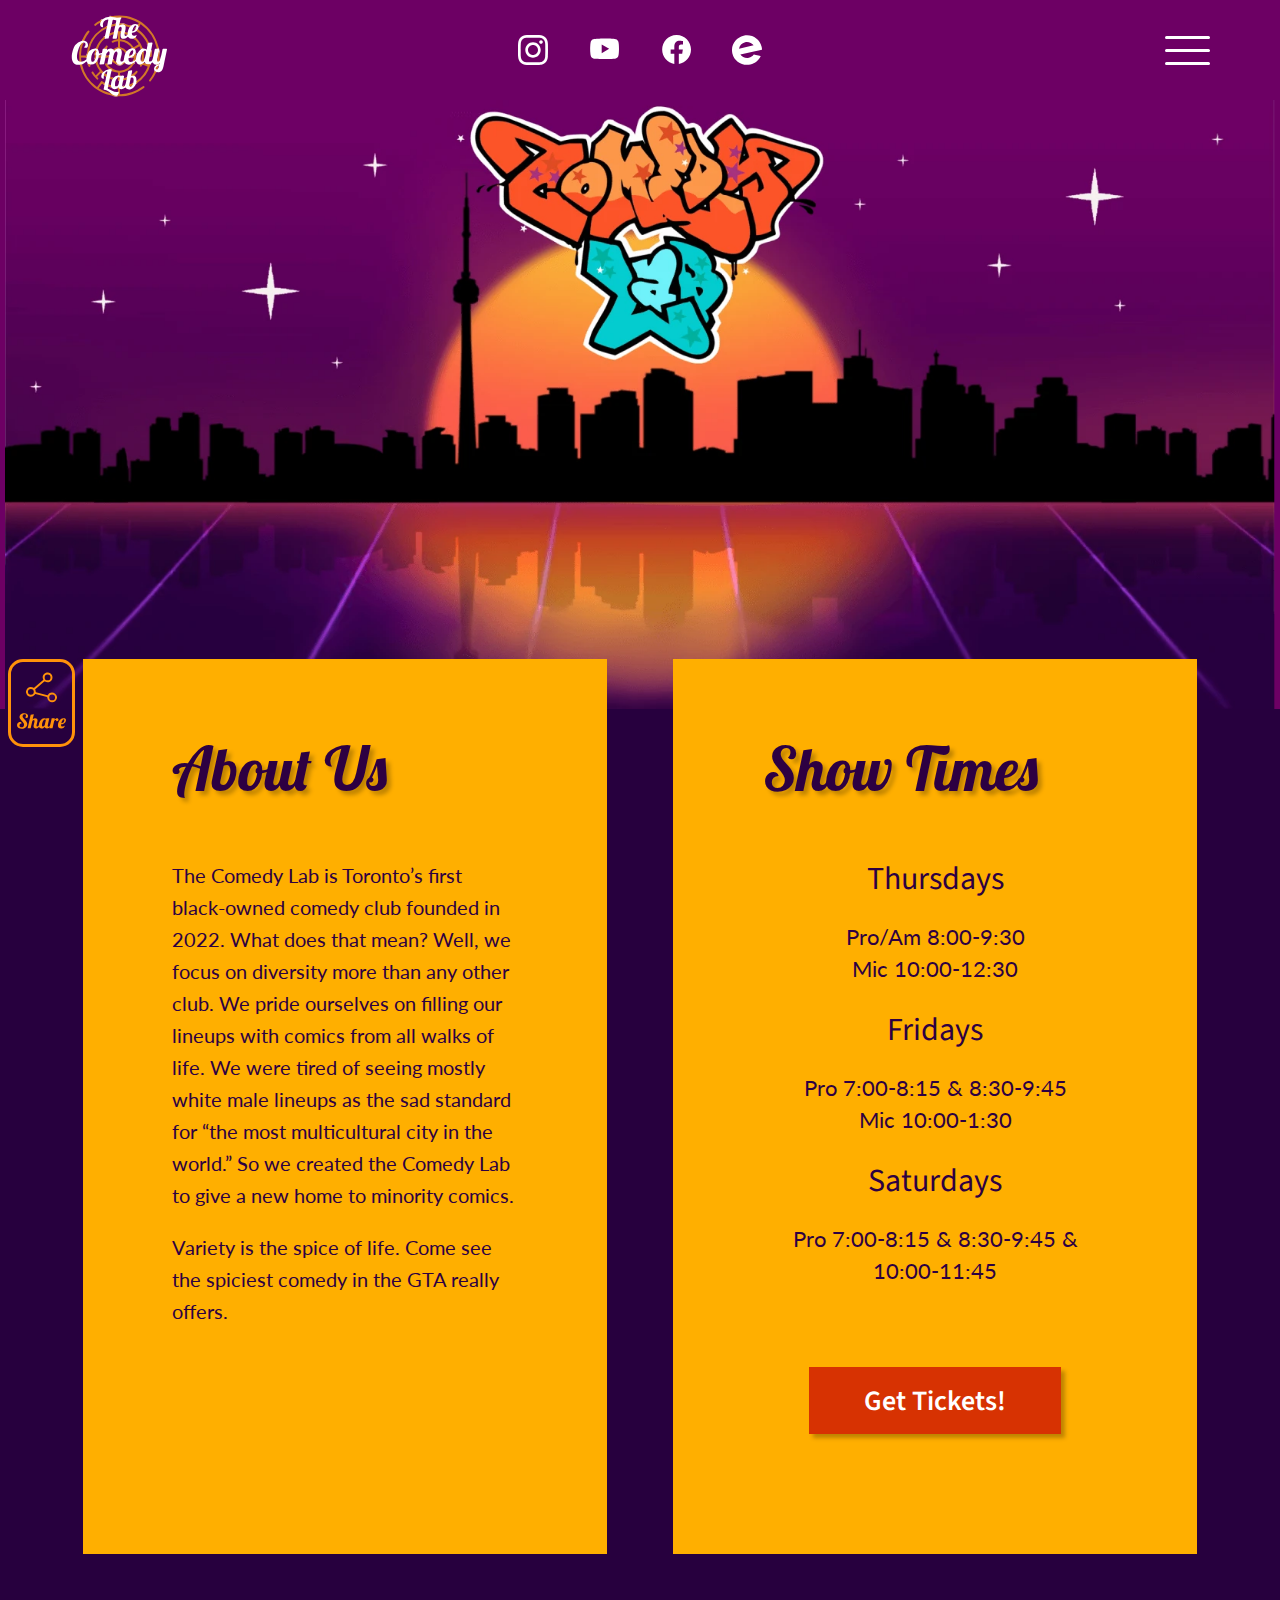
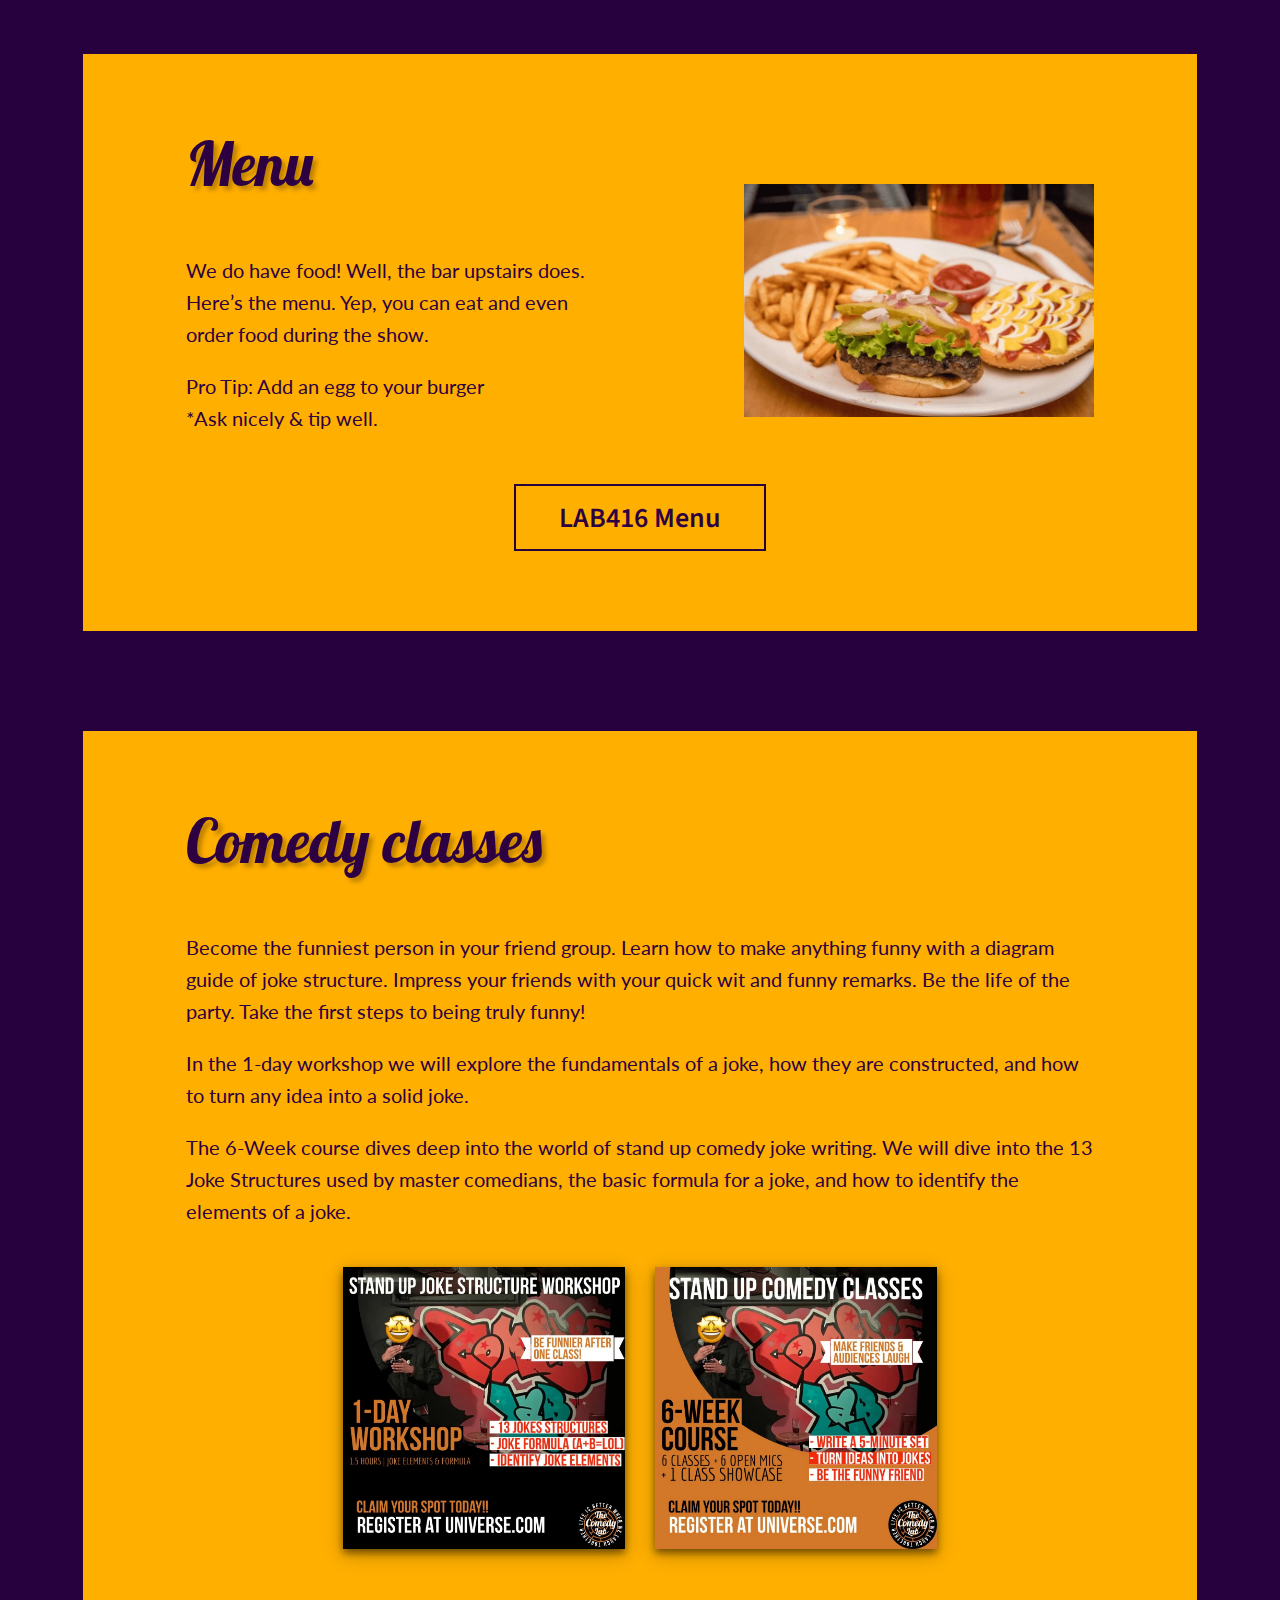
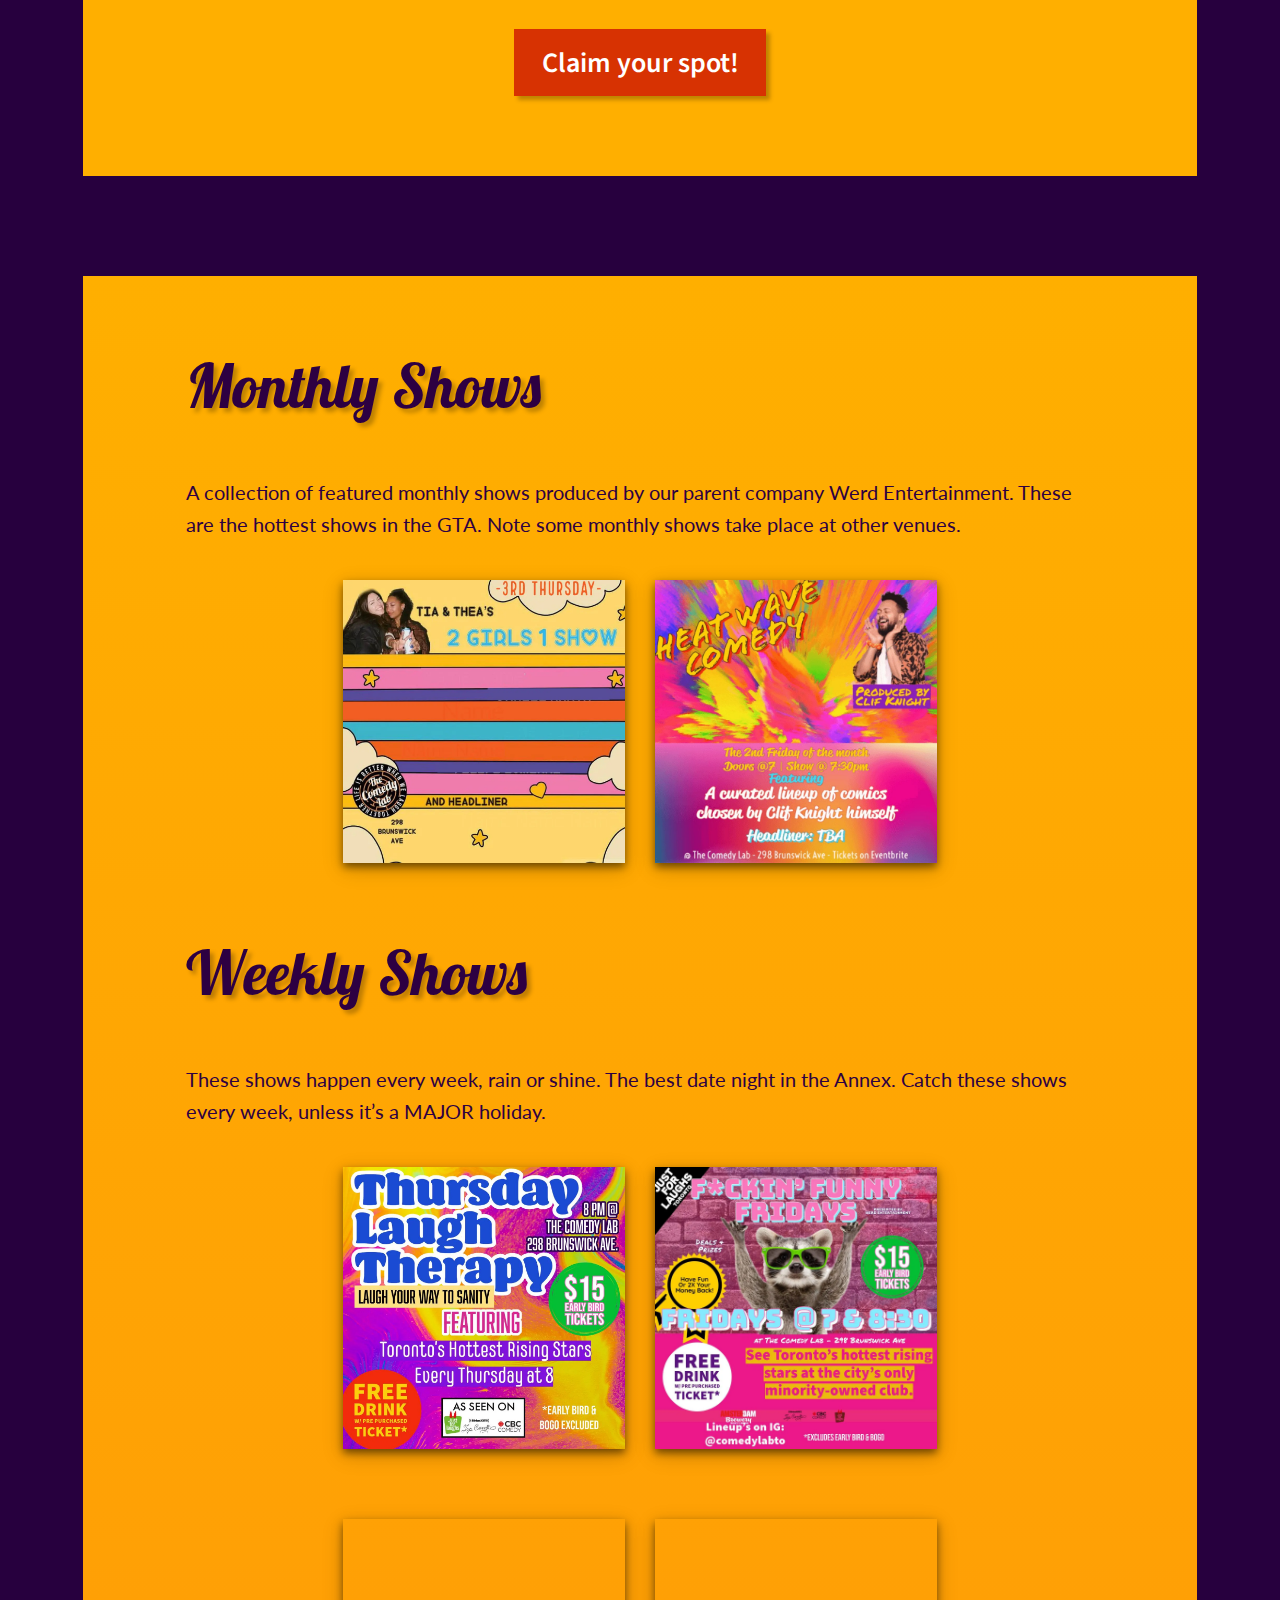
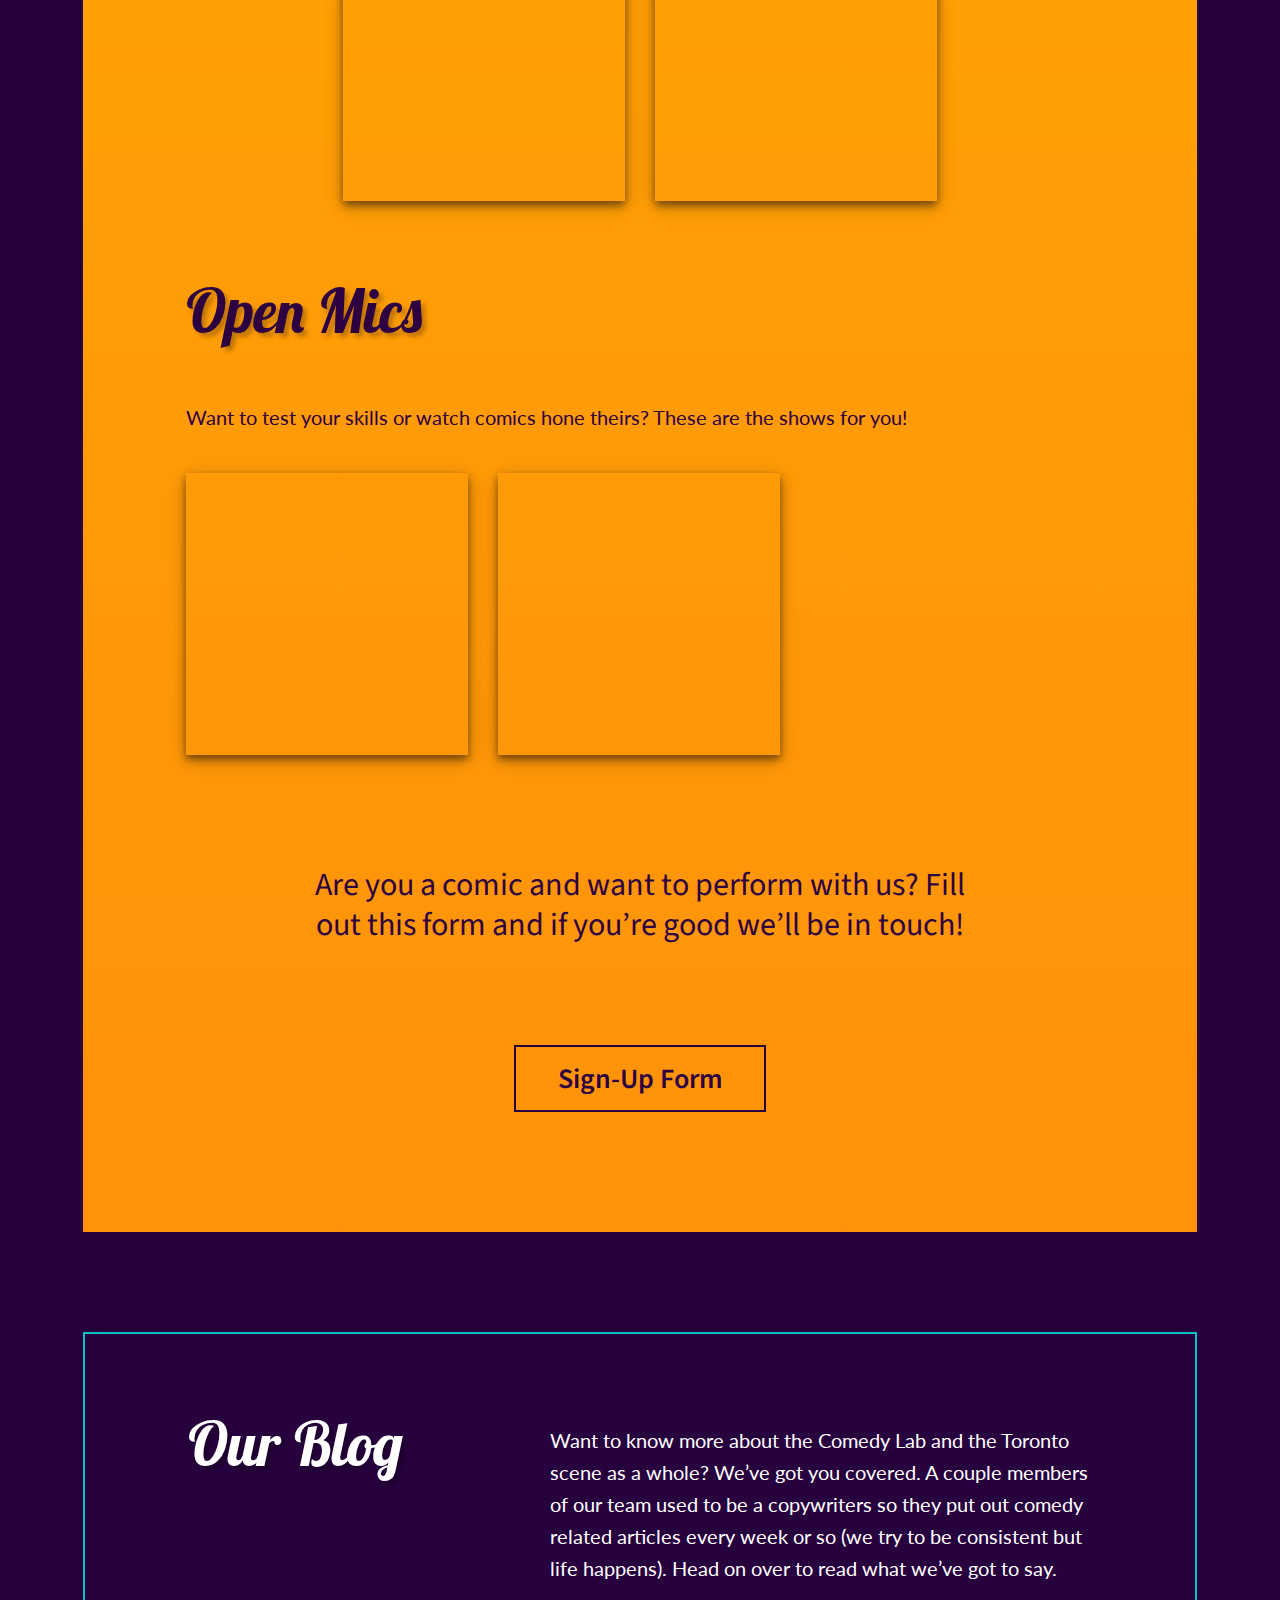
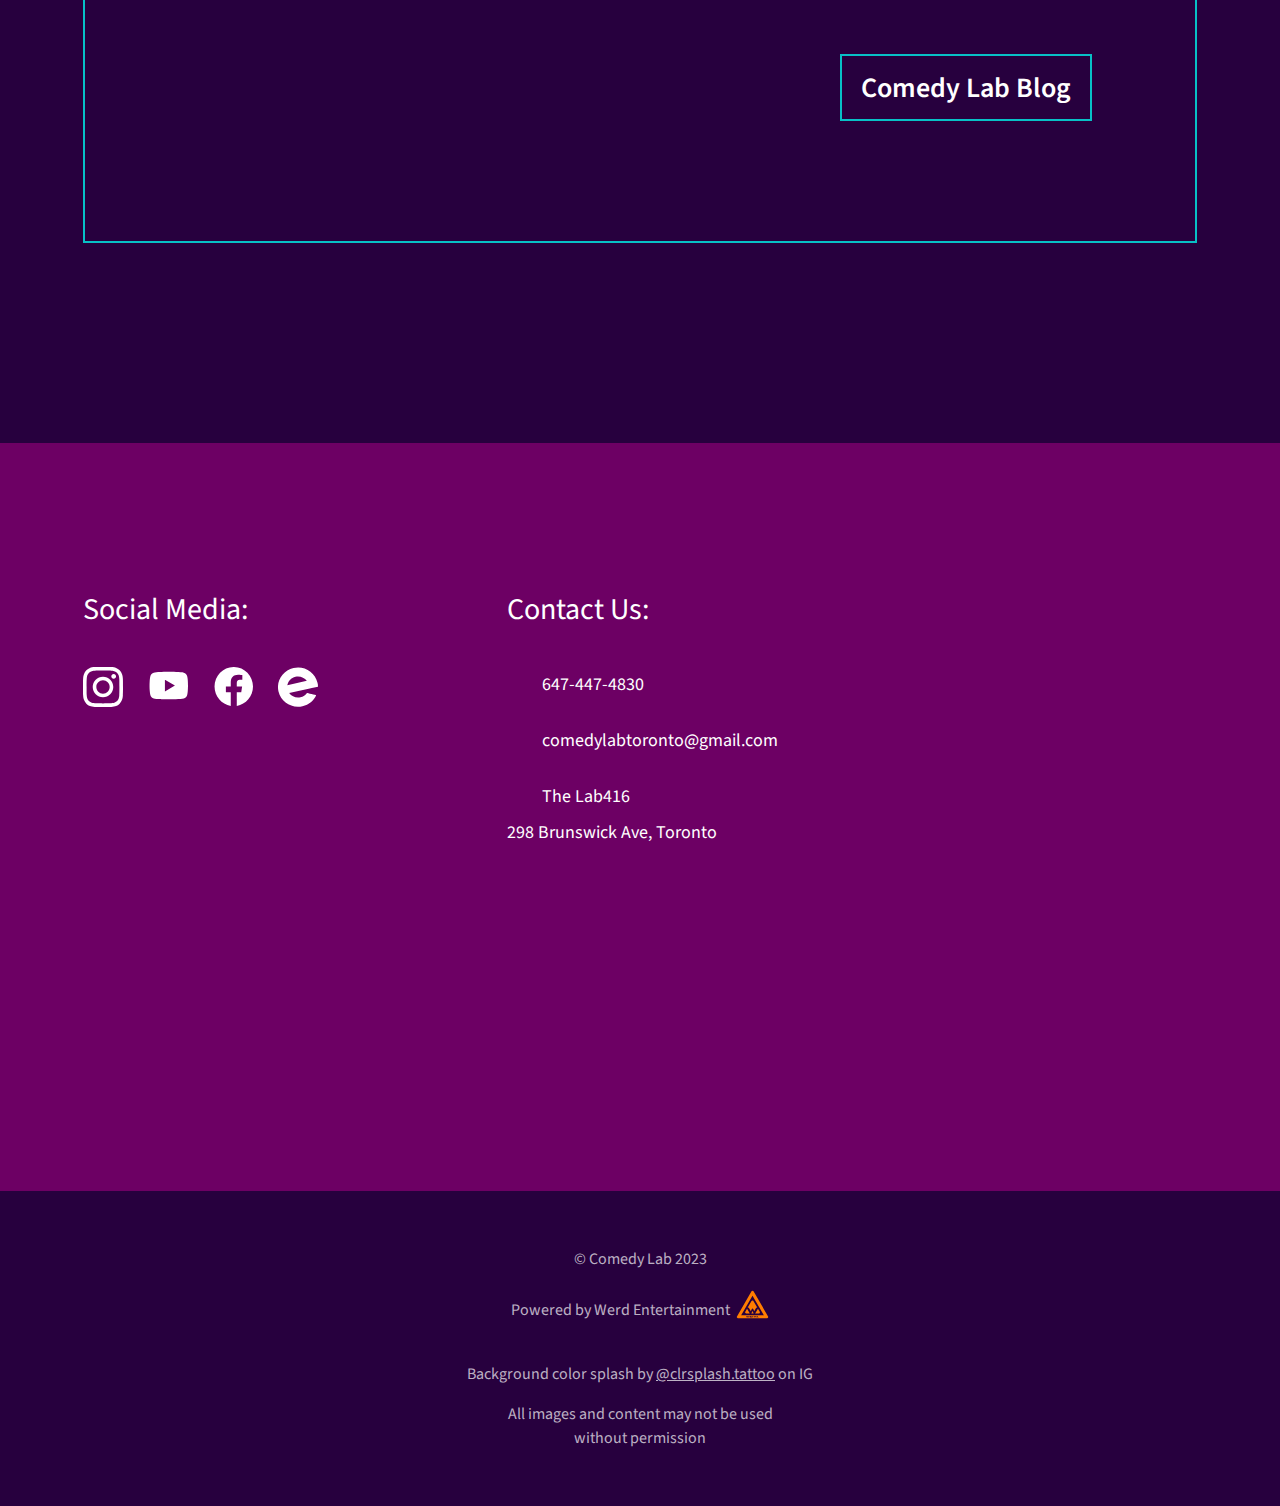
==== commit 18be94a4: "organized images for shows" ====
--- a/index.html
+++ b/index.html
@@ -5,7 +5,7 @@
     <meta http-equiv="X-UA-Compatible" content="IE=edge">
     <meta name="viewport" content="width=device-width, initial-scale=1.0">
     <meta name="description" content="Toronto's only black-owned comedy club, The Comedy Lab, showcases the city's most diverse comedic talent. Featuring local, North American, and international standup comedians. Open every Thursday, Friday, and Saturday, 8pm-1am. Located in the Annex, on Bloor and Brunswick. Proud to be a JFL Toronto venue. Get your tickets and join us for the funniest shows in Toronto. Great date night! Test your skills at an open mic night.">
-    <meta name="version" content="1.6">
+    <meta name="version" content="1.7.1">
     <title>Comedy Lab</title>
     <link rel="shortcut icon" href="assets/icons/favicon.png">
     <link rel="preconnect" href="https://fonts.googleapis.com">
@@ -148,10 +148,10 @@
                 <p class="block__txt">A collection of featured monthly shows produced by our parent company Werd Entertainment. These are the hottest shows in the GTA. Note some monthly shows take place at other venues.</p>
                 <div class="block__shows block__shows--two block__shows--center">
                     <a class="block__show-link" href="https://buytickets.at/werdentertainment/1101496/r/site" target="_blank" aria-label="Tia & Thea's 2 Girls 1 Show and tickets">
-                        <img class="block__show-img" src="assets/images/2-girls-1-show.webp" loading="lazy" alt="Tia & Thea's 2 Girls 1 Show">
+                        <img class="block__show-img" src="assets/images/shows/2-girls-1-show.webp" loading="lazy" alt="Tia & Thea's 2 Girls 1 Show">
                     </a>
                     <a class="block__show-link" href="https://buytickets.at/werdentertainment/1101492/r/site" target="_blank" aria-label="Heatwave show and tickets">
-                        <img class="block__show-img" srcset="assets/images/heatwave-mobile.webp 550w, assets/images/heatwave.webp 740w" sizes="(max-width: 767px) 70vw, (max-width: 1900px) 21vw, (min-width: 1901px) 430px" src="assets/images/heatwave-mobile.webp" loading="lazy" alt="Heat Wave Comedy">
+                        <img class="block__show-img" src="assets/images/shows/heatwave.webp" loading="lazy" alt="Heat Wave Comedy">
                     </a>
                 </div>
 
@@ -159,18 +159,18 @@
                 <p class="block__txt">These shows happen every week, rain or shine. The best date night in the Annex. Catch these shows every week, unless it’s a MAJOR holiday.</p>
                 <div class="block__shows block__shows--two block__shows--center">
                     <a class="block__show-link" href="https://buytickets.at/werdentertainment/1092954/r/site" target="_blank" aria-label="Thursday weekly 8pm show and tickets">
-                        <img class="block__show-img" src="assets/images/laugh-therapy.webp" loading="lazy" alt="Thursday Laugh Therapy">
+                        <img class="block__show-img" src="assets/images/shows/free-drink/laugh-therapy-drink.webp" loading="lazy" alt="Thursday Laugh Therapy">
                     </a>
                     <a class="block__show-link" href="https://buytickets.at/werdentertainment/1101487/r/site" target="_blank" aria-label="Friday weekly 7pm and 8:30pm shows and tickets">
-                        <img class="block__show-img" src="assets/images/funny-friday.webp" loading="lazy" alt="Fucking Funny Fridays">
+                        <img class="block__show-img" src="assets/images/shows/free-drink/funny-friday-drink.webp" loading="lazy" alt="Fucking Funny Fridays">
                     </a>
                 </div>
                 <div class="block__shows block__shows--two block__shows--center">
                     <a class="block__show-link" href="https://buytickets.at/werdentertainment/1174217/r/site" target="_blank" aria-label="Saturday weekly 7pm show and tickets">
-                        <img class="block__show-img" src="assets/images/femme-fatale2.webp" loading="lazy" alt="Femme Fatale - the funniest women in comedy">
+                        <img class="block__show-img" src="assets/images/shows/free-drink/femme-fatale-drink.webp" loading="lazy" alt="Femme Fatale - the funniest women in comedy">
                     </a>
                     <a class="block__show-link" href="https://buytickets.at/werdentertainment/1101489/r/site" target="_blank" aria-label="Saturday weekly 8:30pm and 10pm shows and tickets">
-                        <img class="block__show-img" src="assets/images/agenda-satire.webp" loading="lazy" alt="Saturday Night Satire">
+                        <img class="block__show-img" src="assets/images/shows/free-drink/agenda-satire-drink.webp" loading="lazy" alt="Saturday Night Satire">
                     </a>
                 </div>
 
@@ -178,10 +178,10 @@
                 <p class="block__txt">Want to test your skills or watch comics hone theirs? These are the shows for you!</p>
                 <div class="block__shows block__shows--two">
                     <a class="block__show-link" href="https://www.eventbrite.com/e/390714917837/" target="_blank" aria-label="Thursday open mic">
-                        <img class="block__show-img" src="assets/images/thur-mic_v2.webp" width="300" loading="lazy" alt="Thursday Open Mic">
+                        <img class="block__show-img" src="assets/images/shows/thur-mic_v2.webp" width="300" loading="lazy" alt="Thursday Open Mic">
                     </a>
                     <a class="block__show-link" href="https://www.eventbrite.ca/e/friday-night-mics-tickets-271346022257?aff=ebdsoporgprofile" target="_blank" aria-label="Friday open mic">
-                        <img class="block__show-img" src="assets/images/fri-mic.webp" width="300" loading="lazy" alt="Friday Open Mic">
+                        <img class="block__show-img" src="assets/images/shows/fri-mic.webp" width="300" loading="lazy" alt="Friday Open Mic">
                     </a>
                 </div>
 
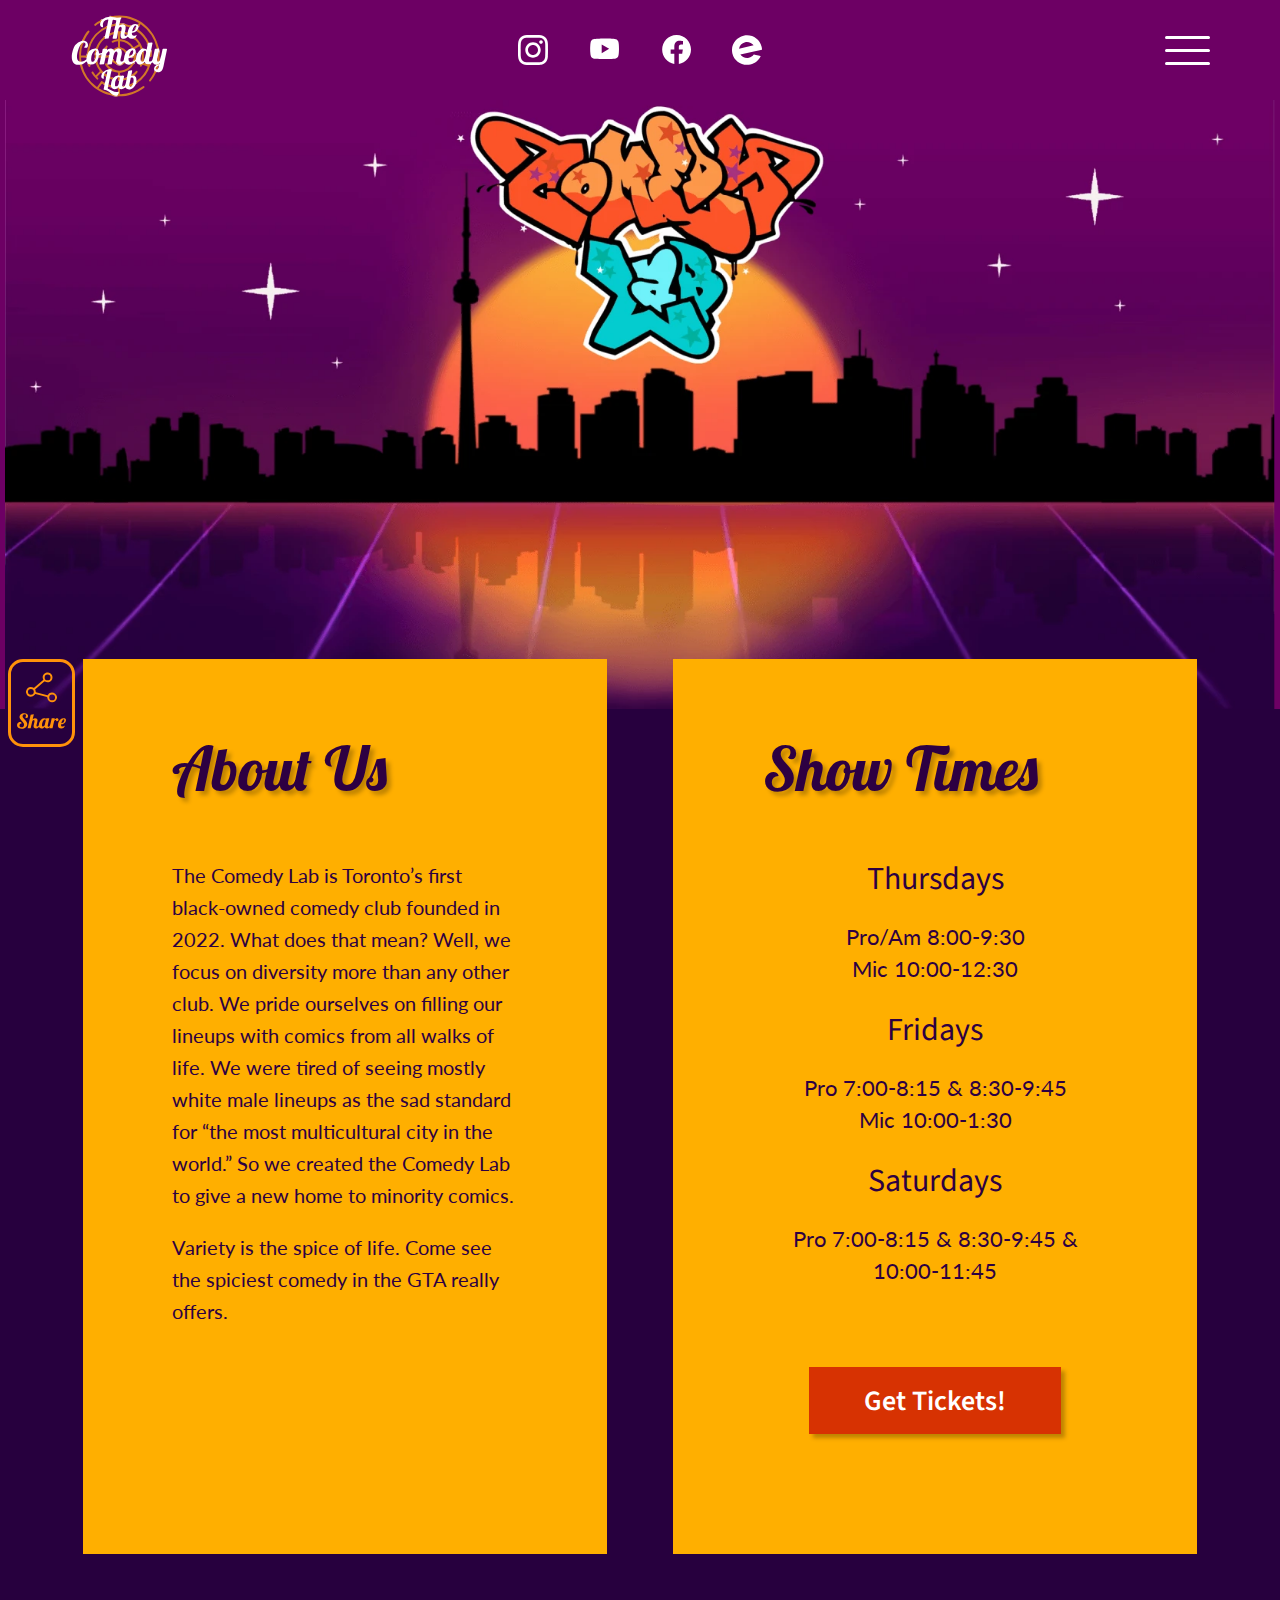
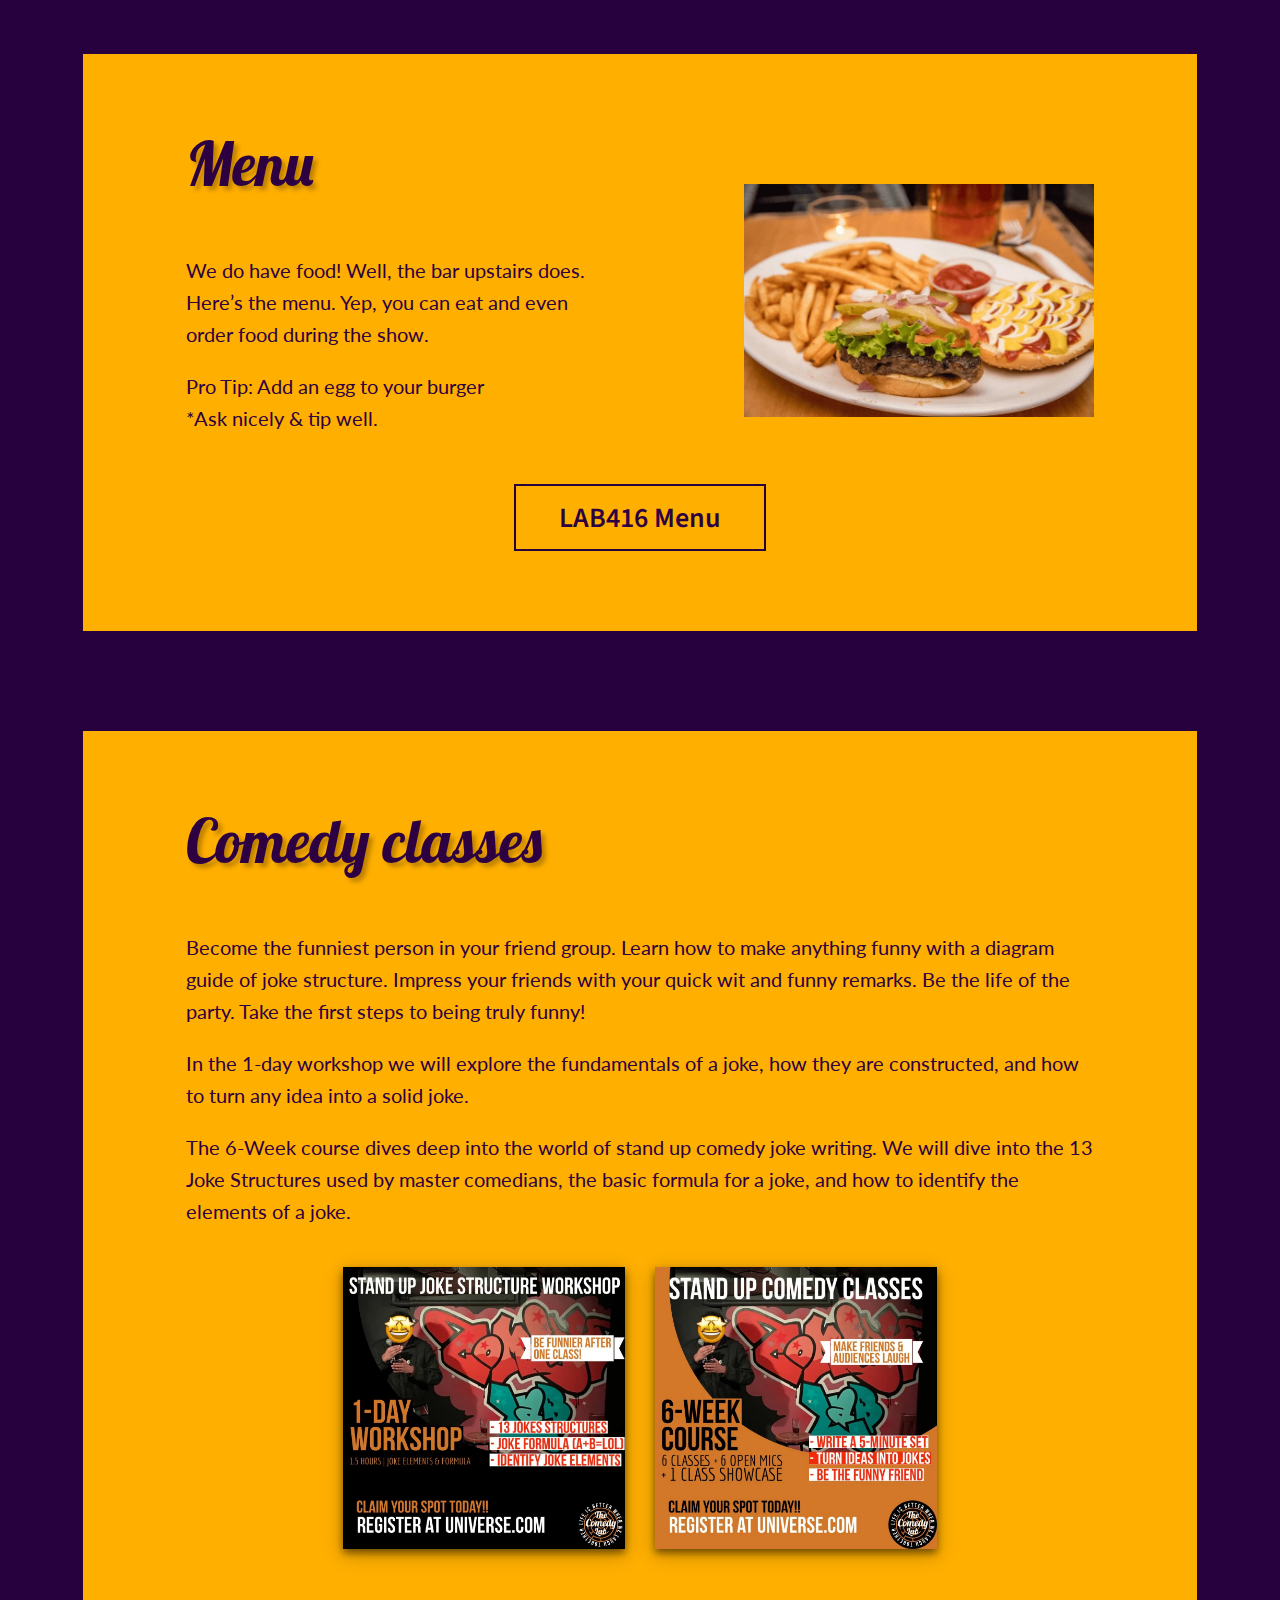
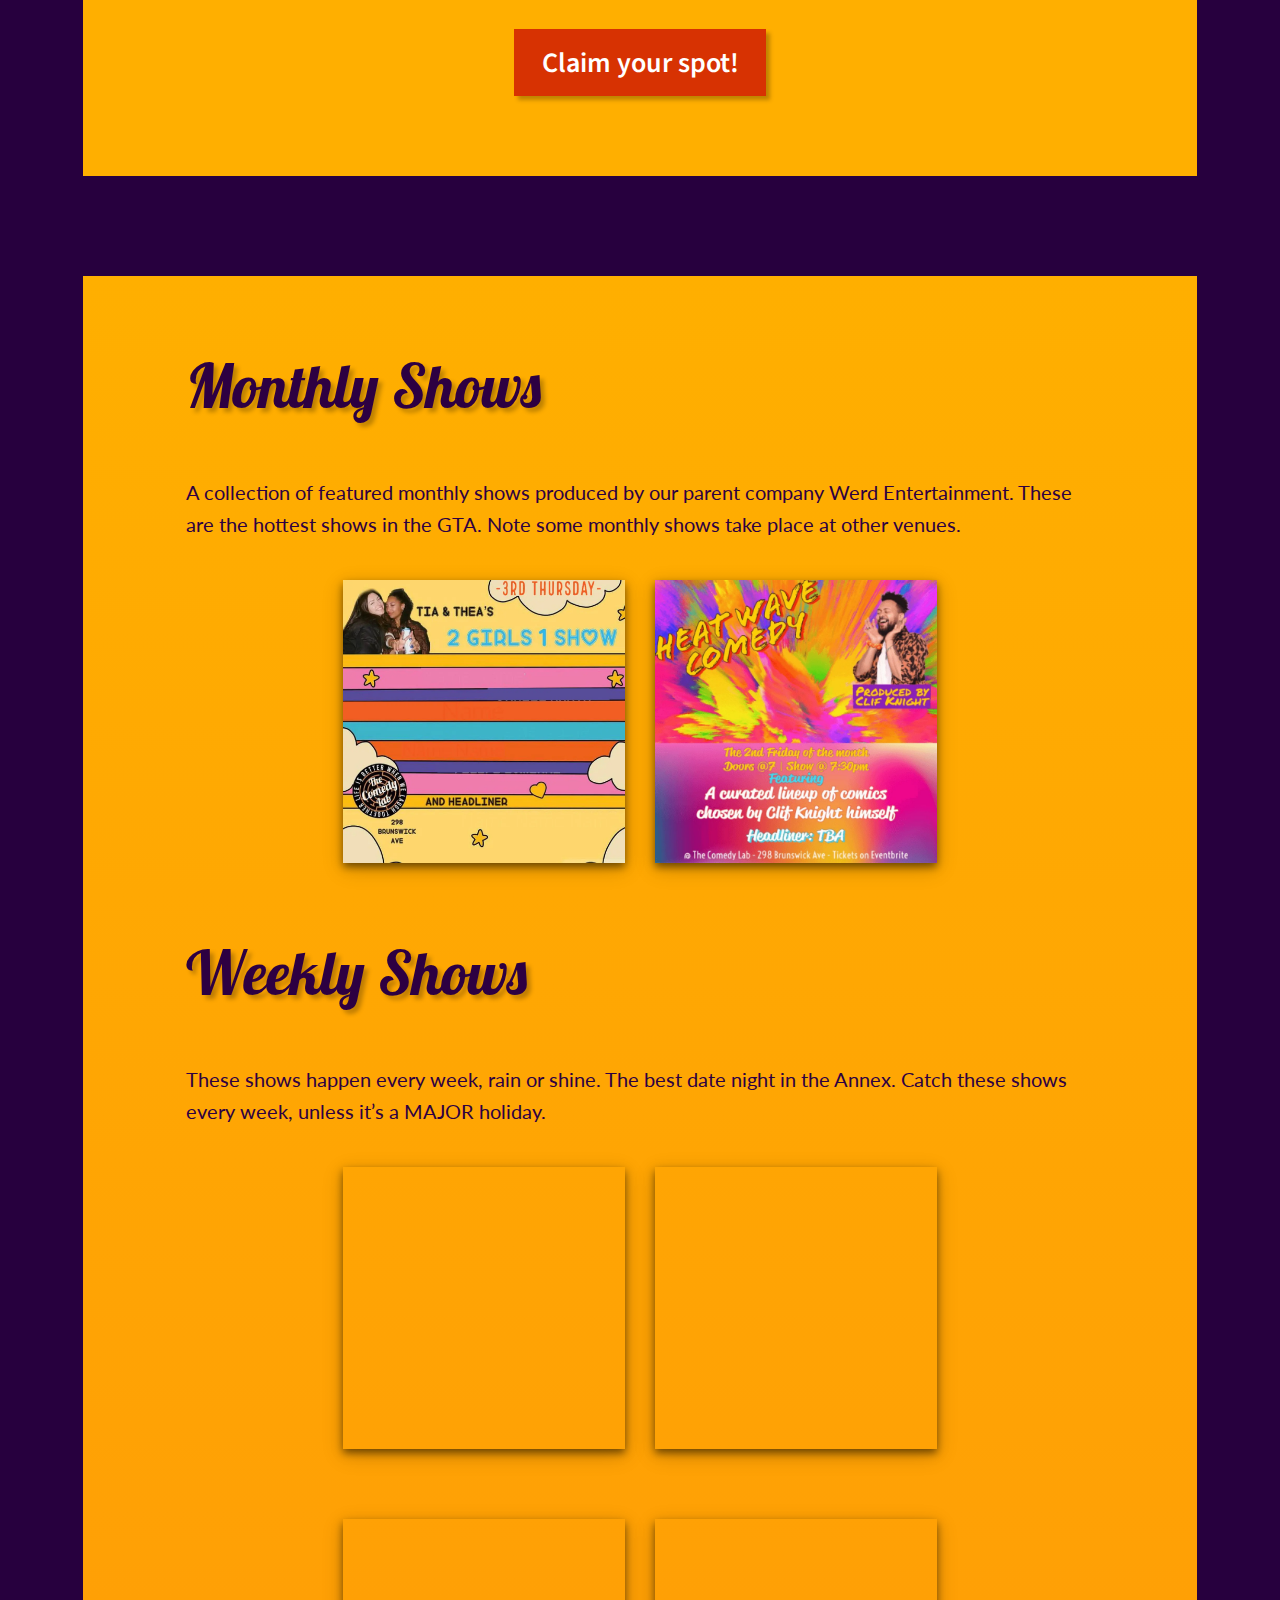
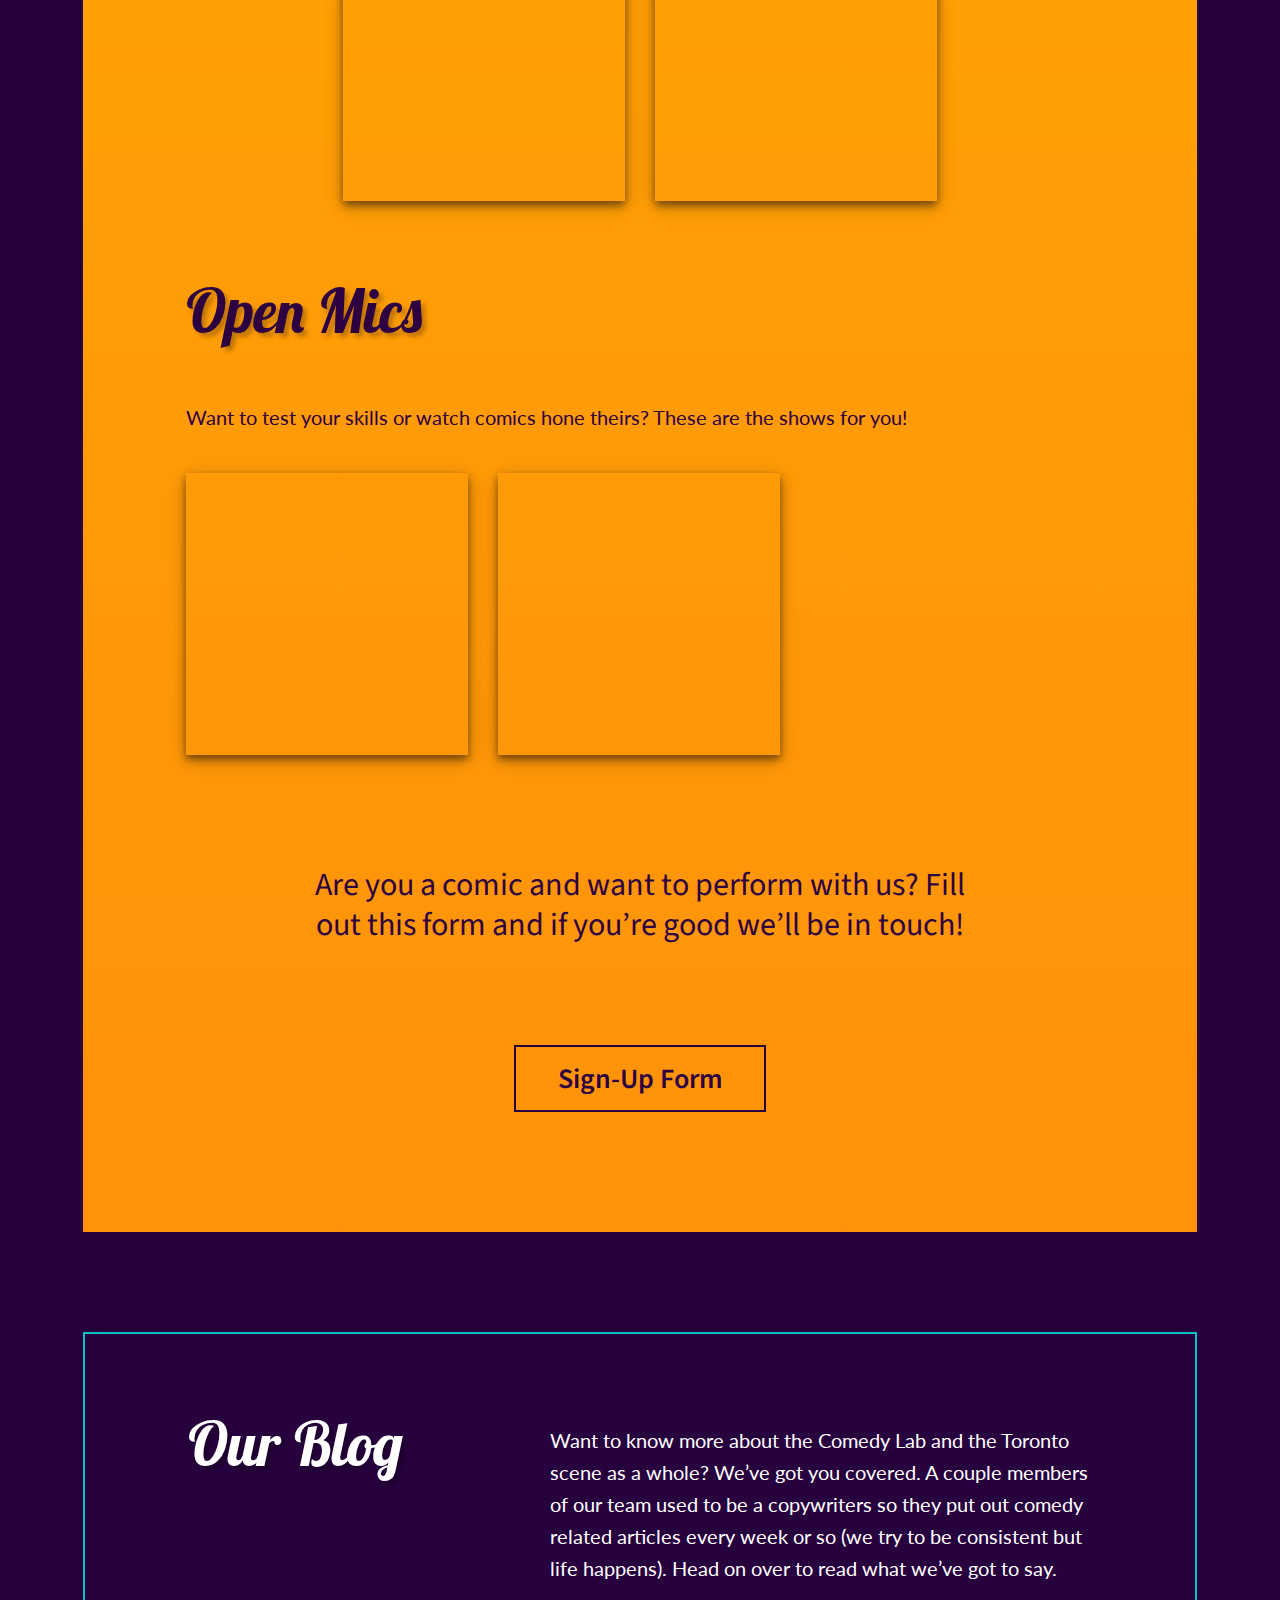
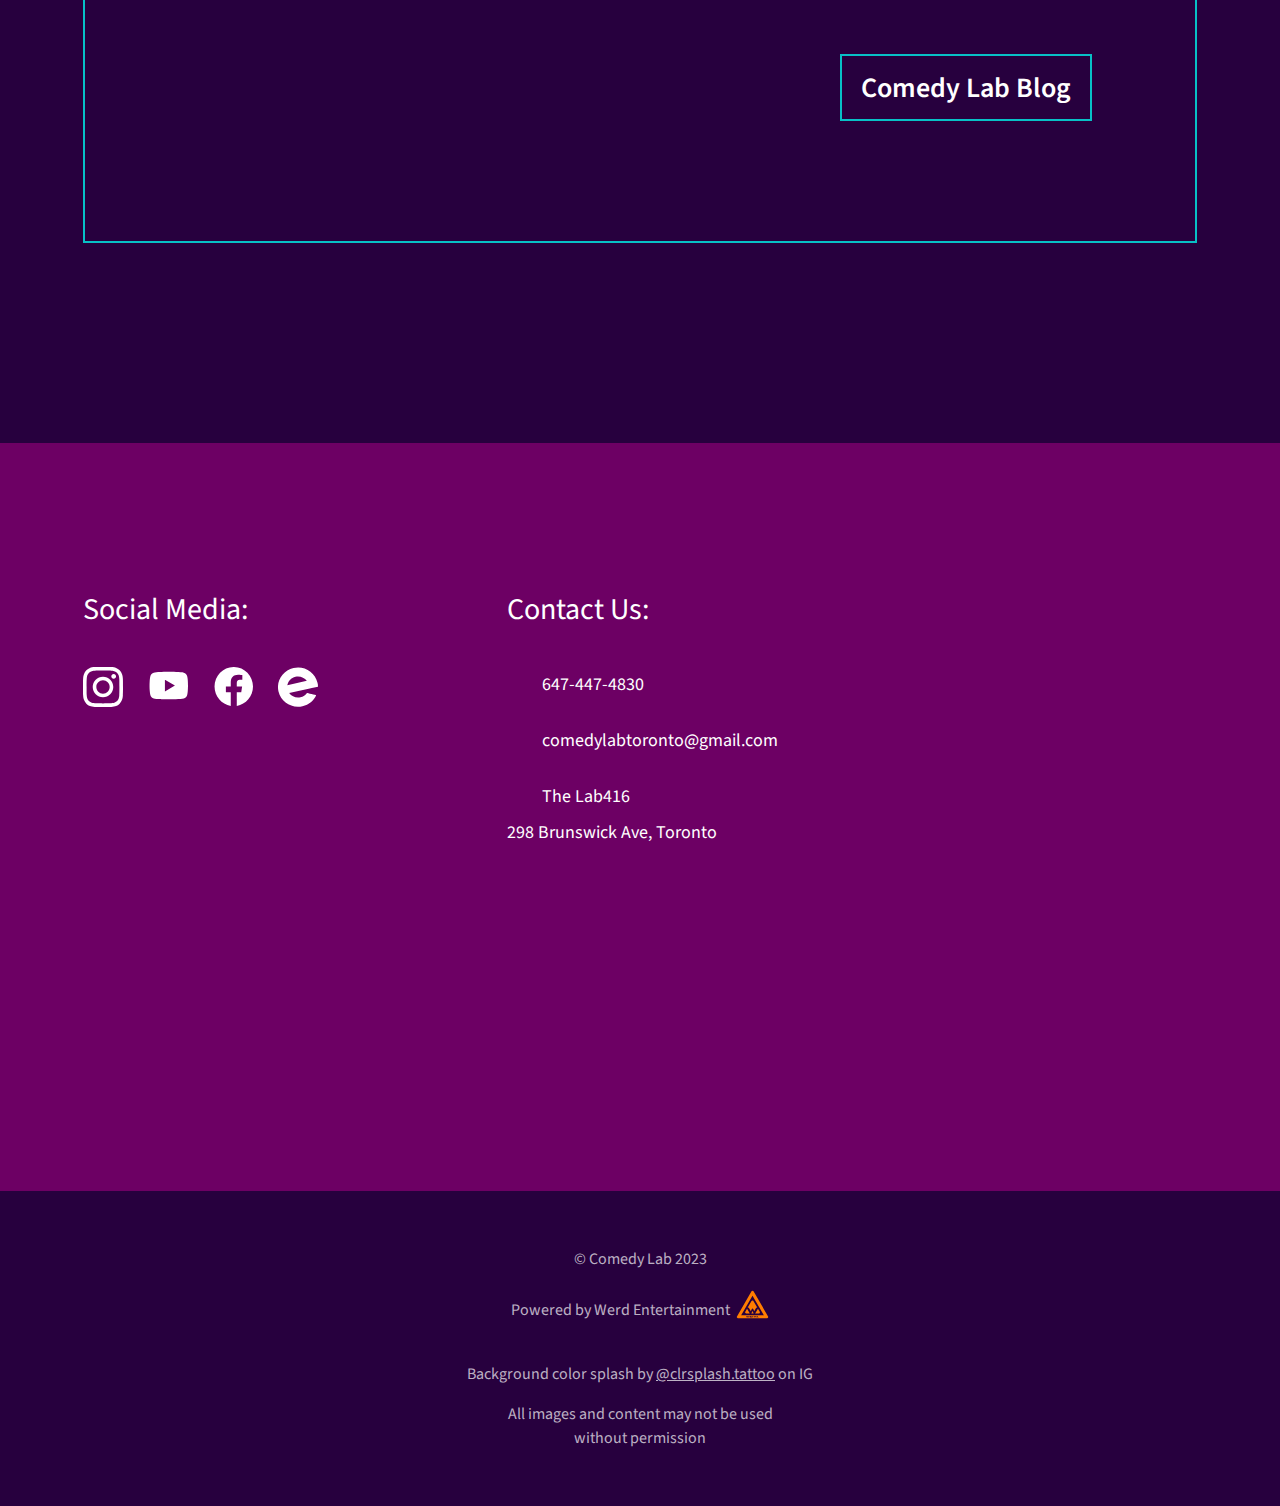
==== commit acbb8db6: "updated show promos" ====
--- a/index.html
+++ b/index.html
@@ -5,7 +5,7 @@
     <meta http-equiv="X-UA-Compatible" content="IE=edge">
     <meta name="viewport" content="width=device-width, initial-scale=1.0">
     <meta name="description" content="Toronto's only black-owned comedy club, The Comedy Lab, showcases the city's most diverse comedic talent. Featuring local, North American, and international standup comedians. Open every Thursday, Friday, and Saturday, 8pm-1am. Located in the Annex, on Bloor and Brunswick. Proud to be a JFL Toronto venue. Get your tickets and join us for the funniest shows in Toronto. Great date night! Test your skills at an open mic night.">
-    <meta name="version" content="1.7.1">
+    <meta name="version" content="1.9">
     <title>Comedy Lab</title>
     <link rel="shortcut icon" href="assets/icons/favicon.png">
     <link rel="preconnect" href="https://fonts.googleapis.com">
@@ -132,14 +132,14 @@
                 <p class="block__txt"> In the 1-day workshop we will explore the fundamentals of a joke, how they are constructed, and how to turn any idea into a solid joke.</p>
                 <p class="block__txt"> The 6-Week course dives deep into the world of stand up comedy joke writing. We will dive into the 13 Joke Structures used by master comedians, the basic formula for a joke, and how to identify the elements of a joke.</p>
                 <div class="block__shows block__shows--two block__shows--center">
-                    <a class="block__show-link" href="https://www.universe.com/events/stand-up-joke-structure-workshop-tickets-60HQZL?ref=site" target="_blank" aria-label="Sign up for comedy one-day workshop" >
+                    <a class="block__show-link" href="https://www.eventbrite.ca/e/stand-up-joke-writing-1-day-intensive-workshop-tickets-972517856087?aff=site" target="_blank" aria-label="Sign up for comedy one-day workshop" >
                         <img class="block__show-img" src="assets/images/workshop.webp" loading="lazy" alt="Comedy workshop" />
                     </a>
-                    <a class="block__show-link" href="https://www.universe.com/events/stand-up-comedy-writing-course-tickets-M7D5YB?ref=site" target="_blank" aria-label="Sign up for comedy six-week course" >
+                    <a class="block__show-link" href="https://www.eventbrite.ca/e/stand-up-comedy-writing-course-winter-tickets-1004488701747?aff=site" target="_blank" aria-label="Sign up for comedy six-week course" >
                         <img class="block__show-img" src="assets/images/course.webp" loading="lazy" alt="Comedy six-week course" />
                     </a> 
                 </div>
-                <a class="block__btn block__btn--hlt" href="https://www.universe.com/users/the-comedy-lab-BP4MS1" target="_blank" >Claim your spot!</a >
+                <a class="block__btn block__btn--hlt" href="https://www.eventbrite.com/cc/comedy-writing-courses-workshops-3461369" target="_blank" >Claim your spot!</a >
             </section>
 
             <section class="block block--gradient">
@@ -159,18 +159,18 @@
                 <p class="block__txt">These shows happen every week, rain or shine. The best date night in the Annex. Catch these shows every week, unless it’s a MAJOR holiday.</p>
                 <div class="block__shows block__shows--two block__shows--center">
                     <a class="block__show-link" href="https://buytickets.at/werdentertainment/1092954/r/site" target="_blank" aria-label="Thursday weekly 8pm show and tickets">
-                        <img class="block__show-img" src="assets/images/shows/free-drink/laugh-therapy-drink.webp" loading="lazy" alt="Thursday Laugh Therapy">
+                        <img class="block__show-img" src="assets/images/shows/two-tix-deal/thursday-therapy.webp" loading="lazy" alt="Thursday Laugh Therapy">
                     </a>
                     <a class="block__show-link" href="https://buytickets.at/werdentertainment/1101487/r/site" target="_blank" aria-label="Friday weekly 7pm and 8:30pm shows and tickets">
-                        <img class="block__show-img" src="assets/images/shows/free-drink/funny-friday-drink.webp" loading="lazy" alt="Fucking Funny Fridays">
+                        <img class="block__show-img" src="assets/images/shows/two-tix-deal/funny-fridays.webp" loading="lazy" alt="Fucking Funny Fridays">
                     </a>
                 </div>
                 <div class="block__shows block__shows--two block__shows--center">
                     <a class="block__show-link" href="https://buytickets.at/werdentertainment/1174217/r/site" target="_blank" aria-label="Saturday weekly 7pm show and tickets">
-                        <img class="block__show-img" src="assets/images/shows/free-drink/femme-fatale-drink.webp" loading="lazy" alt="Femme Fatale - the funniest women in comedy">
+                        <img class="block__show-img" src="assets/images/shows/two-tix-deal/femme-fatale.webp" loading="lazy" alt="Femme Fatale - the funniest women in comedy">
                     </a>
                     <a class="block__show-link" href="https://buytickets.at/werdentertainment/1101489/r/site" target="_blank" aria-label="Saturday weekly 8:30pm and 10pm shows and tickets">
-                        <img class="block__show-img" src="assets/images/shows/free-drink/agenda-satire-drink.webp" loading="lazy" alt="Saturday Night Satire">
+                        <img class="block__show-img" src="assets/images/shows/two-tix-deal/saturday-satire.webp" loading="lazy" alt="Saturday Night Satire">
                     </a>
                 </div>
 
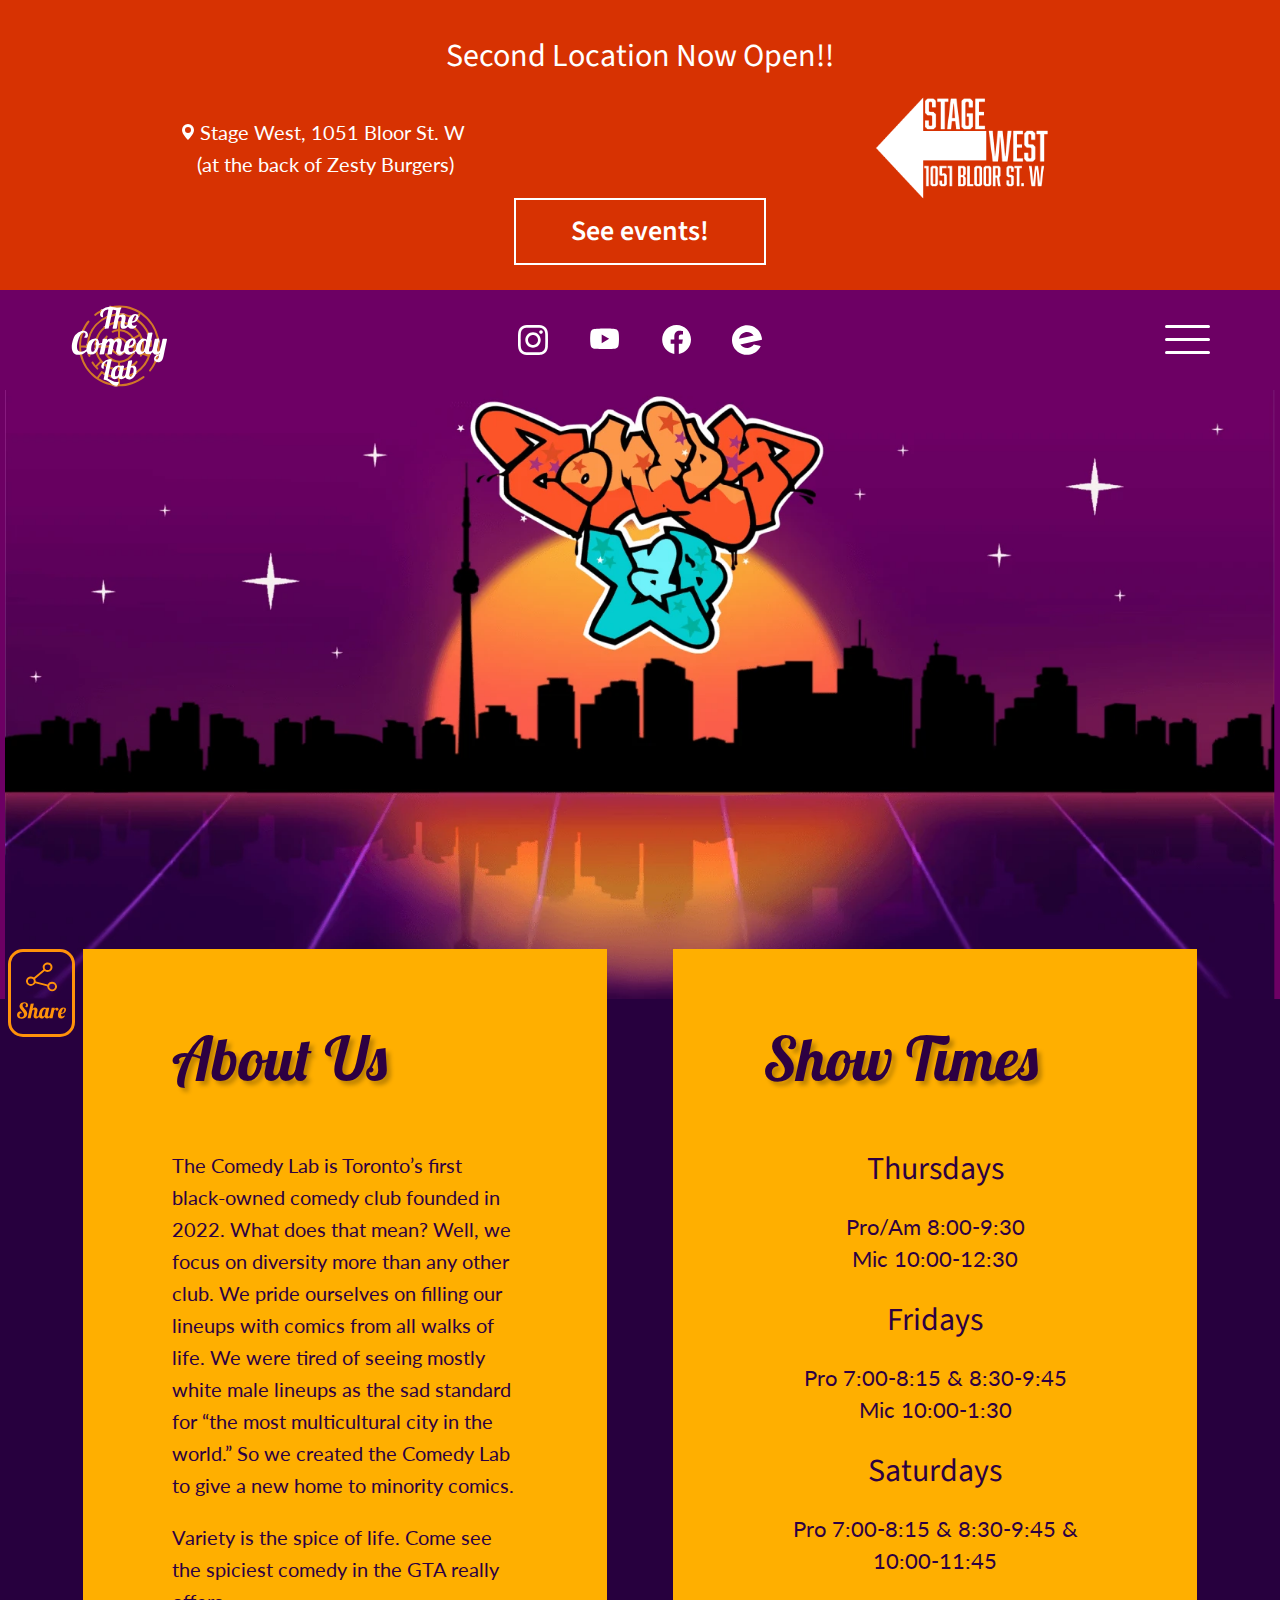
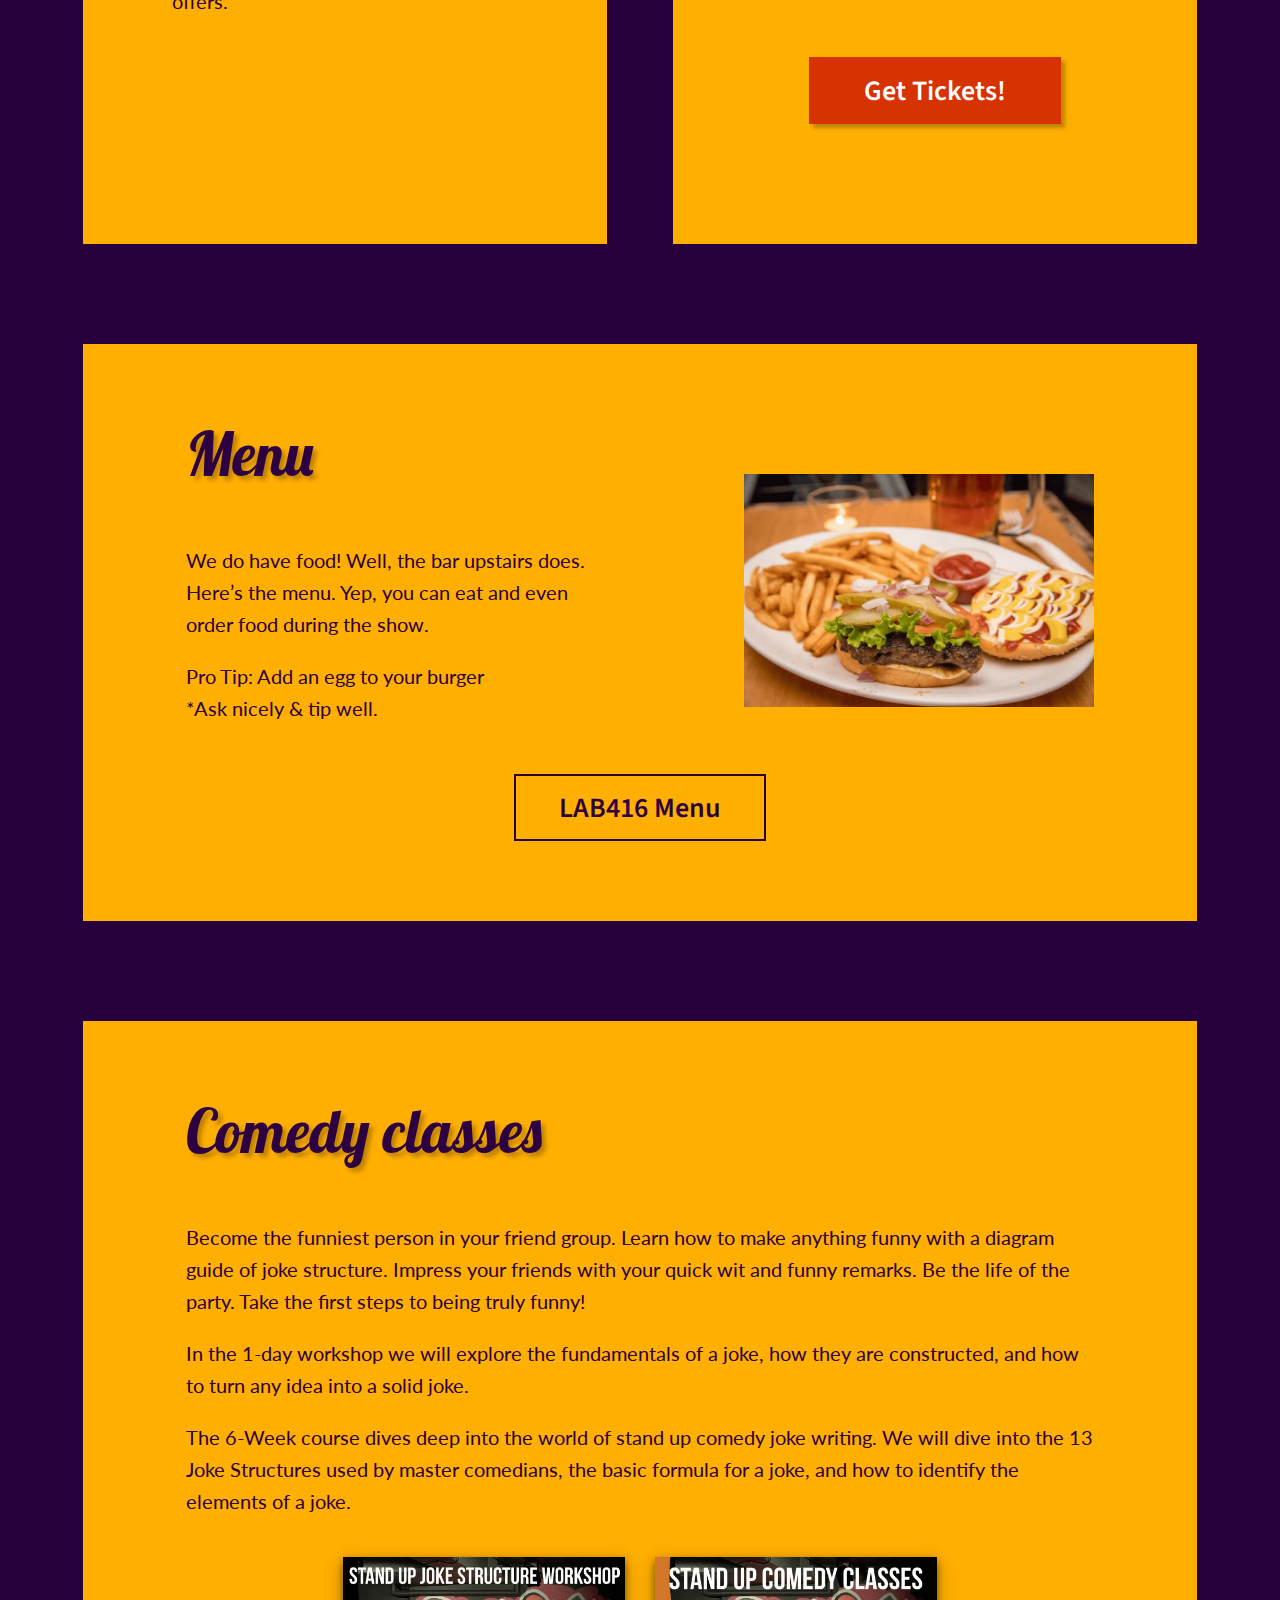
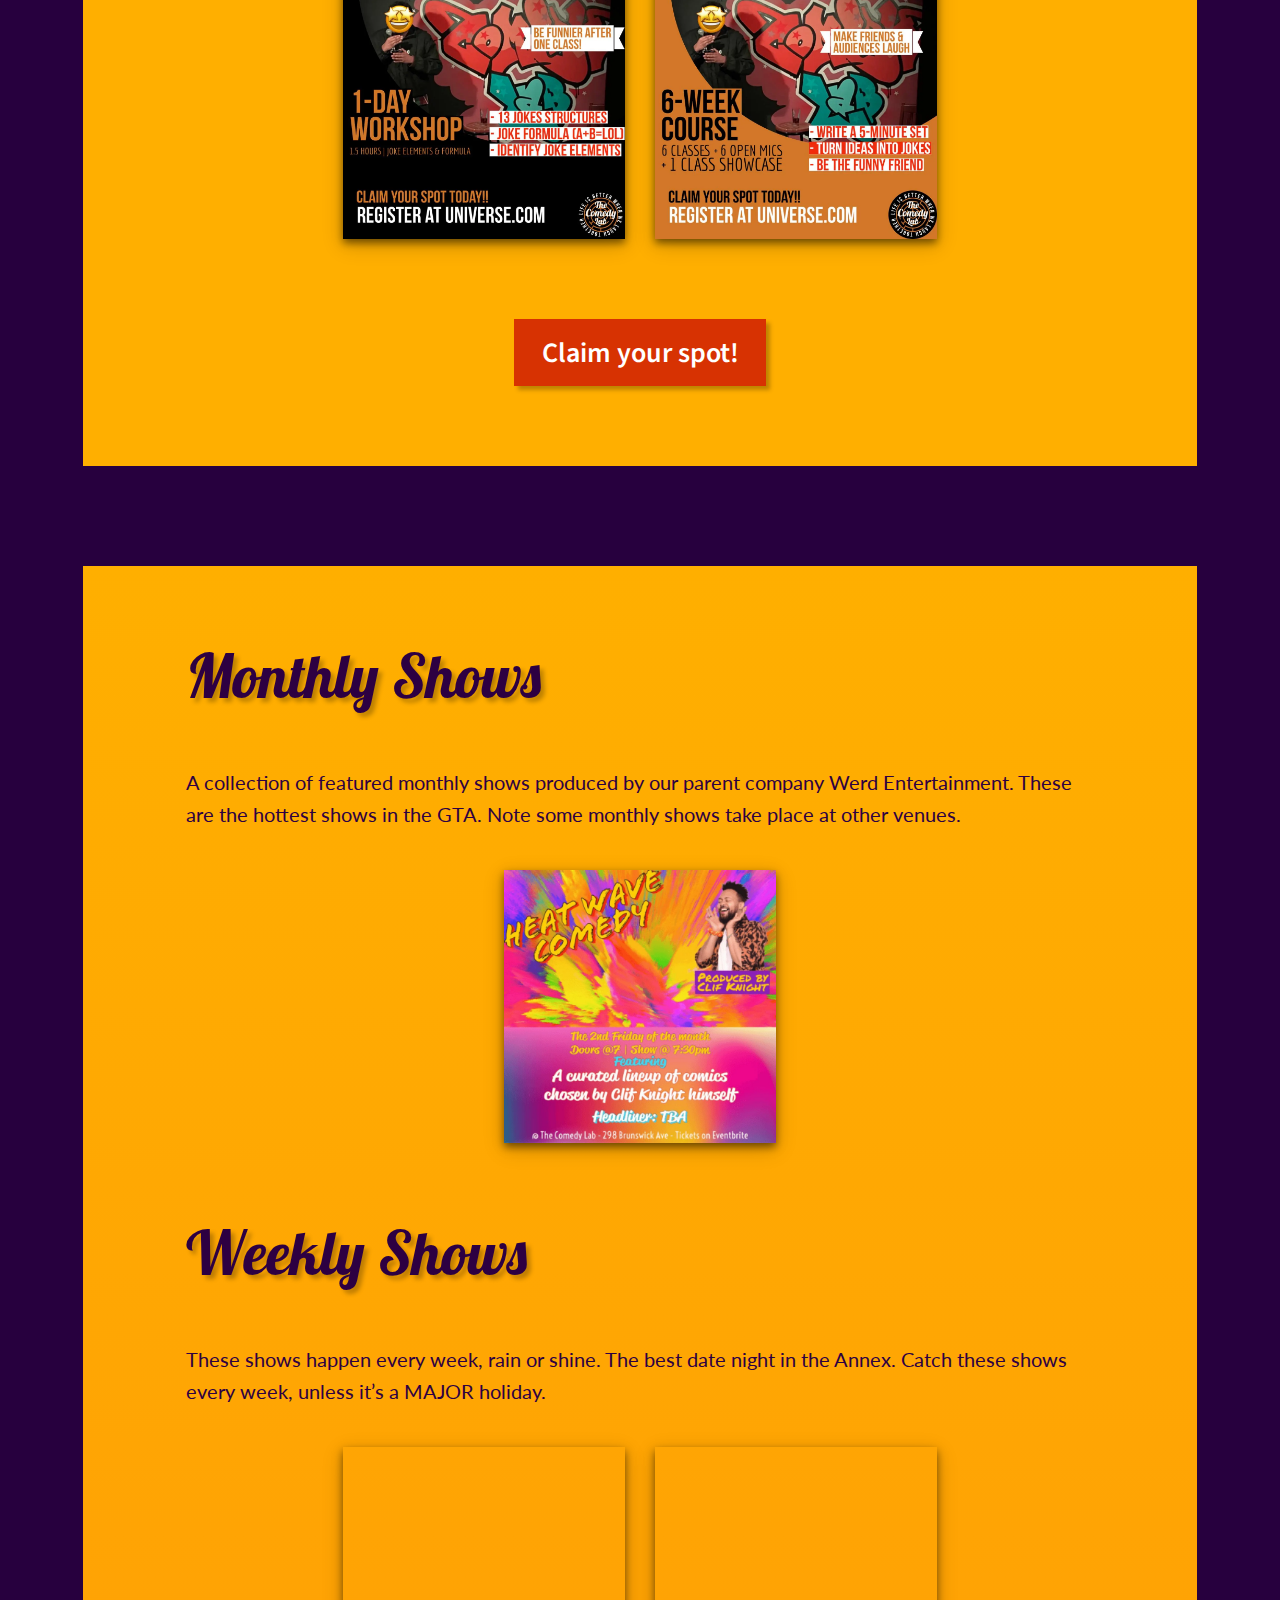
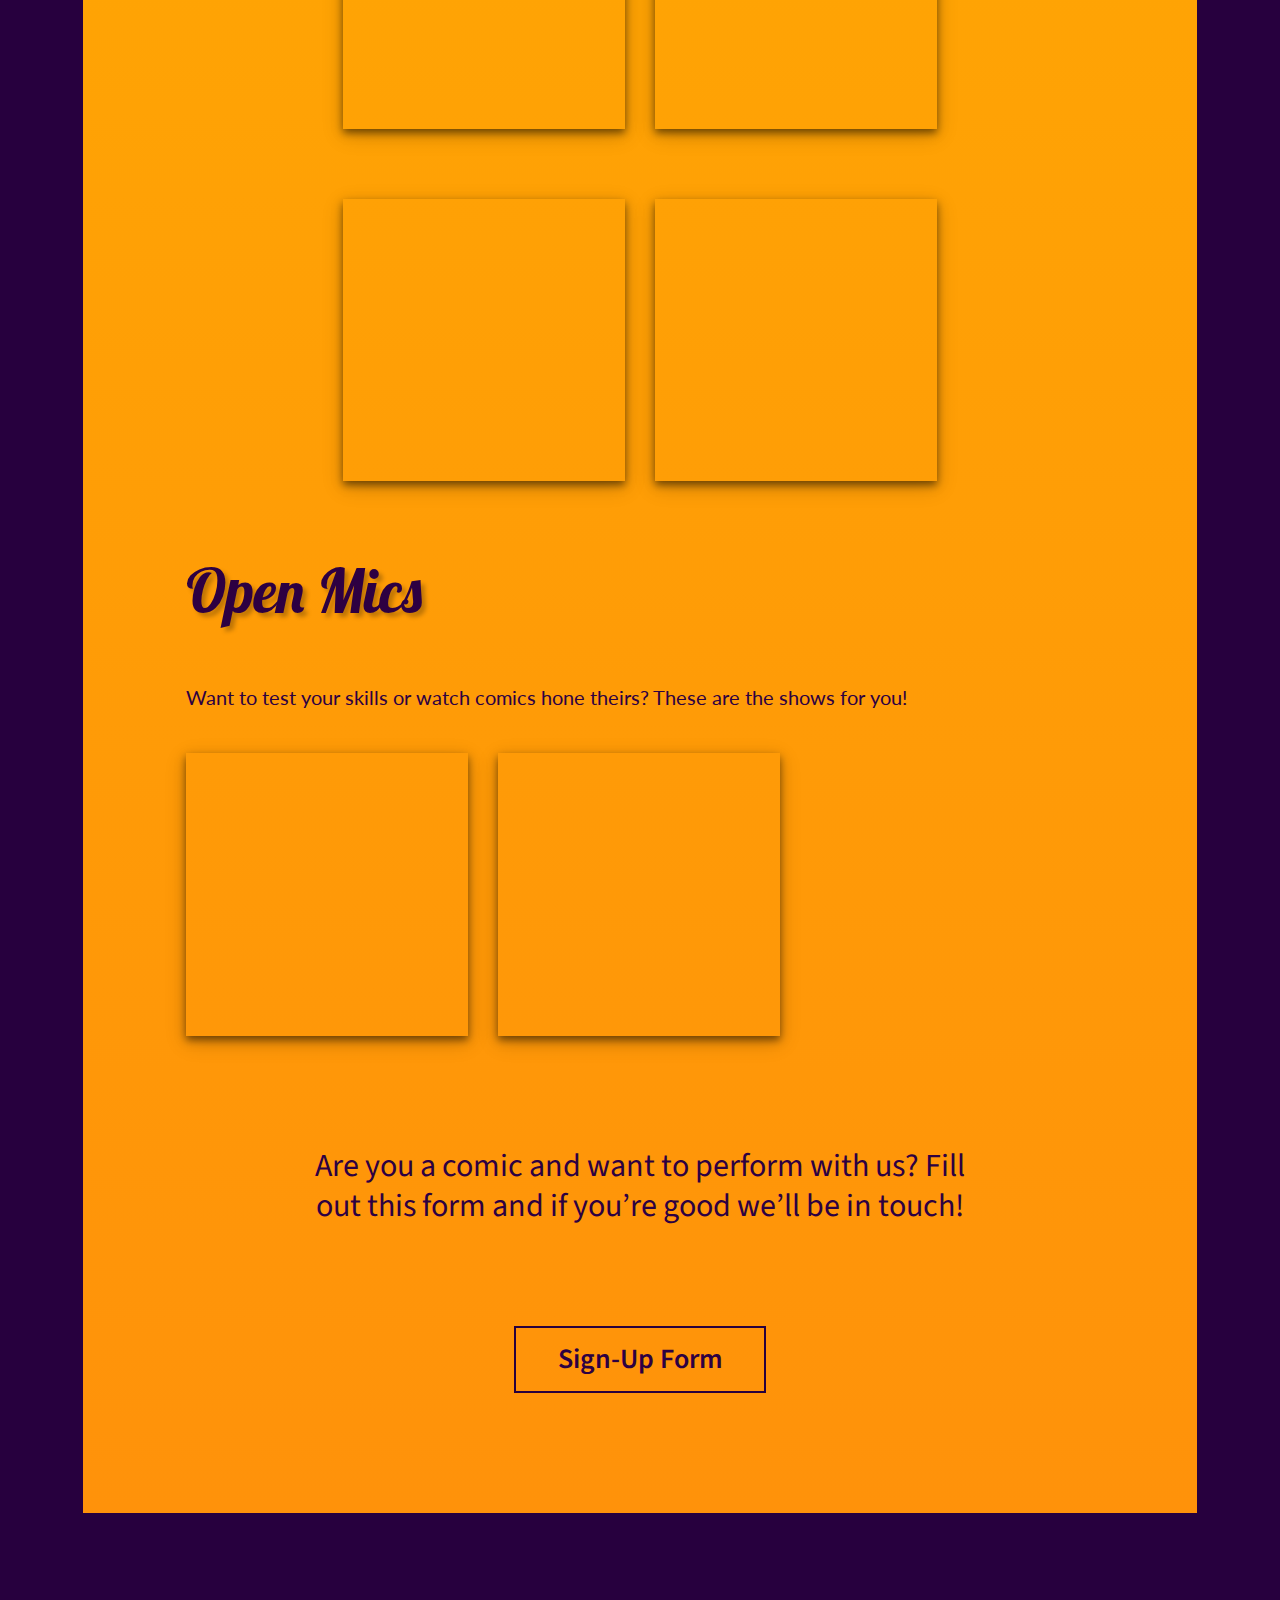
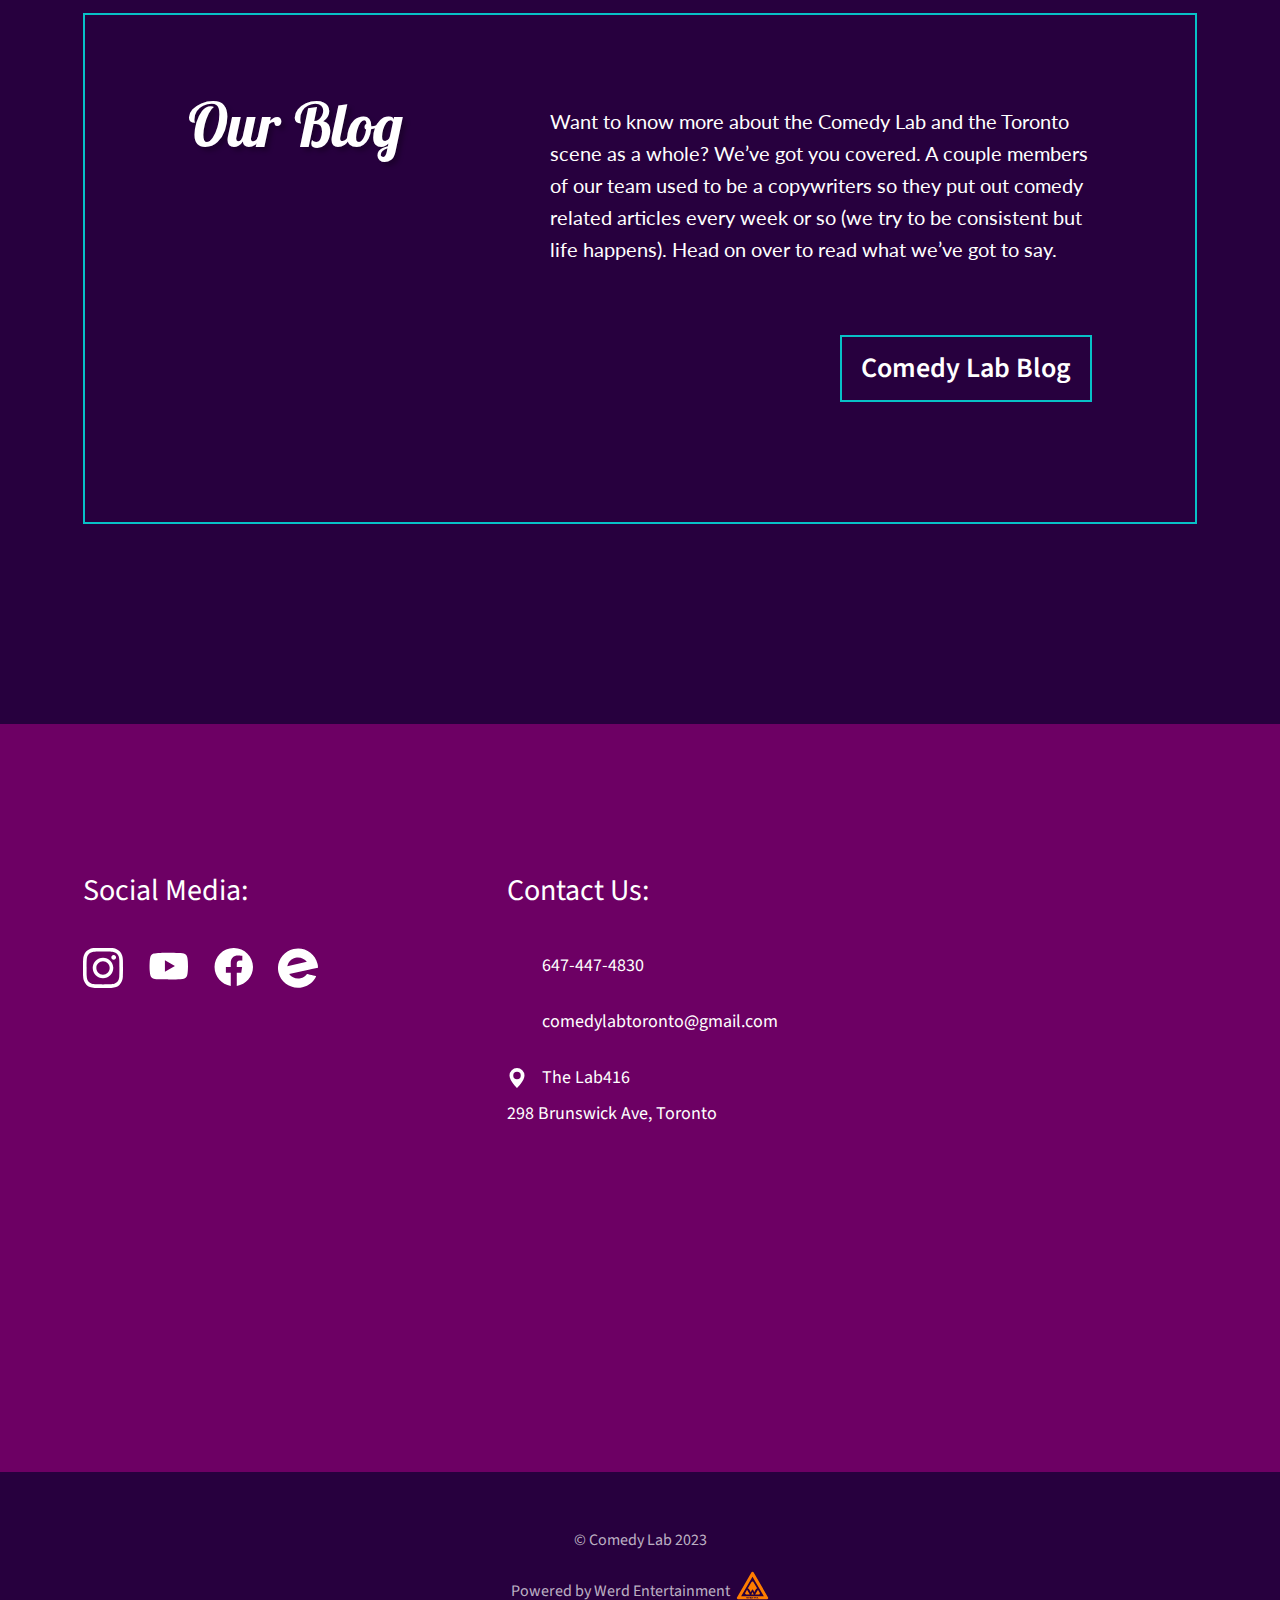
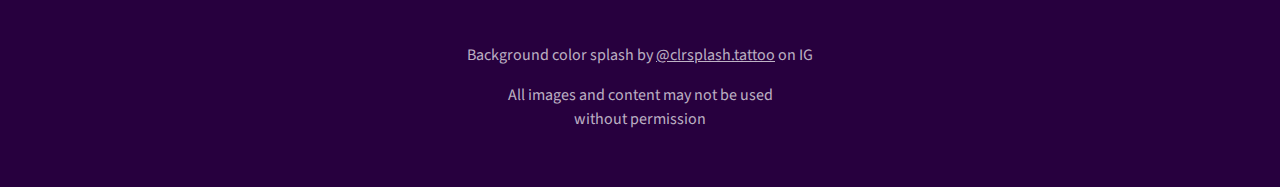
==== commit 39beff1e: "news banner, updated links" ====
--- a/index.html
+++ b/index.html
@@ -5,7 +5,7 @@
     <meta http-equiv="X-UA-Compatible" content="IE=edge">
     <meta name="viewport" content="width=device-width, initial-scale=1.0">
     <meta name="description" content="Toronto's only black-owned comedy club, The Comedy Lab, showcases the city's most diverse comedic talent. Featuring local, North American, and international standup comedians. Open every Thursday, Friday, and Saturday, 8pm-1am. Located in the Annex, on Bloor and Brunswick. Proud to be a JFL Toronto venue. Get your tickets and join us for the funniest shows in Toronto. Great date night! Test your skills at an open mic night.">
-    <meta name="version" content="1.9">
+    <meta name="version" content="2">
     <title>Comedy Lab</title>
     <link rel="shortcut icon" href="assets/icons/favicon.png">
     <link rel="preconnect" href="https://fonts.googleapis.com">
@@ -15,6 +15,18 @@
     <script src="scripts/index.js" defer></script>
 </head>
 <body>
+    <div role="banner" class="news-banner">
+        <div class="news-banner__container root-section">
+            <h1 class="news-banner__title">Second Location Now Open!!</h1>
+            <address class="news-banner__address">
+                <img src="assets/icons/geotag.svg" width="16" loading="lazy" alt="geotag icon">
+                <span class="news-banner__text">Stage West, 1051 Bloor St. W </span>
+                <p class="news-banner__text news-banner__text--margin">(at the back of Zesty Burgers)</p>
+            </address>
+            <img class="news-banner__logo" src="assets/images/st-west-logo-white.png" fetchpriority="high" loading="eager" alt="Logo">
+            <a class="news-banner__btn" href=" https://www.eventbrite.ca/o/werd-entertainment-38479180893" target="_blank">See events!</a>
+        </div>
+    </div>
     <header class="header">
         <div class="header__container root-section">
 
@@ -55,7 +67,7 @@
                 <li><a class="header__social-link" href="https://www.facebook.com/thecomedylabto" target="_blank"  aria-label="Facebook">
                     <img class="boxed-icon" src="assets/icons/facebook.svg" fetchpriority="high" loading="eager" alt="Facebook">
                 </a></li>
-                <li><a class="header__social-link" href="https://www.eventbrite.ca/o/werd-entertainment-38479180893" target="_blank"  aria-label="Eventbrite">
+                <li><a class="header__social-link" href="https://www.eventbrite.ca/o/the-comedy-lab-103134475871" target="_blank"  aria-label="Eventbrite">
                     <img class="boxed-icon" src="assets/icons/eventbrite.svg" fetchpriority="high" loading="eager" alt="Eventbrite">
                 </a></li>
             </ul>
@@ -113,7 +125,7 @@
                     <p class="block__txt block__time">Pro <time datetime="19:00">7:00-8:15</time> & <time datetime="20:30">8:30-9:45</time> <br> Mic <time datetime="22:00">10:00-1:30</time></p>
                     <h3 class="block__sub-title">Saturdays</h3>
                     <p class="block__txt block__time">Pro <time datetime="19:00">7:00-8:15</time> & <time datetime="20:30">8:30-9:45</time> & <time datetime="22:00">10:00-11:45</time></p>
-                    <a class="block__btn block__btn--hlt" href=" https://www.eventbrite.ca/o/werd-entertainment-38479180893" target="_blank">Get Tickets!</a>
+                    <a class="block__btn block__btn--hlt" href="https://www.eventbrite.ca/o/the-comedy-lab-103134475871" target="_blank">Get Tickets!</a>
                 </section>
 
             </div>
@@ -146,11 +158,11 @@
 
                 <h2 id="monthly-shows" class="block__title">Monthly Shows</h2>
                 <p class="block__txt">A collection of featured monthly shows produced by our parent company Werd Entertainment. These are the hottest shows in the GTA. Note some monthly shows take place at other venues.</p>
-                <div class="block__shows block__shows--two block__shows--center">
-                    <a class="block__show-link" href="https://buytickets.at/werdentertainment/1101496/r/site" target="_blank" aria-label="Tia & Thea's 2 Girls 1 Show and tickets">
+                <div class="block__shows block__shows--one block__shows--center">
+                    <!-- <a class="block__show-link" href="https://buytickets.at/werdentertainment/1101496/r/site" target="_blank" aria-label="Tia & Thea's 2 Girls 1 Show and tickets">
                         <img class="block__show-img" src="assets/images/shows/2-girls-1-show.webp" loading="lazy" alt="Tia & Thea's 2 Girls 1 Show">
-                    </a>
-                    <a class="block__show-link" href="https://buytickets.at/werdentertainment/1101492/r/site" target="_blank" aria-label="Heatwave show and tickets">
+                    </a> -->
+                    <a class="block__show-link" href="https://www.eventbrite.ca/e/heat-wave-comedy-show-tickets-569796104487?aff=Site" target="_blank" aria-label="Heatwave show and tickets">
                         <img class="block__show-img" src="assets/images/shows/heatwave.webp" loading="lazy" alt="Heat Wave Comedy">
                     </a>
                 </div>
@@ -158,18 +170,18 @@
                 <h2 id="weekly-shows" class="block__title">Weekly Shows</h2>
                 <p class="block__txt">These shows happen every week, rain or shine. The best date night in the Annex. Catch these shows every week, unless it’s a MAJOR holiday.</p>
                 <div class="block__shows block__shows--two block__shows--center">
-                    <a class="block__show-link" href="https://buytickets.at/werdentertainment/1092954/r/site" target="_blank" aria-label="Thursday weekly 8pm show and tickets">
+                    <a class="block__show-link" href="https://www.eventbrite.ca/e/thursday-laugh-therapy-comedy-show-tickets-317216221257?aff=Site" target="_blank" aria-label="Thursday weekly 8pm show and tickets">
                         <img class="block__show-img" src="assets/images/shows/two-tix-deal/thursday-therapy.webp" loading="lazy" alt="Thursday Laugh Therapy">
                     </a>
-                    <a class="block__show-link" href="https://buytickets.at/werdentertainment/1101487/r/site" target="_blank" aria-label="Friday weekly 7pm and 8:30pm shows and tickets">
+                    <a class="block__show-link" href="https://www.eventbrite.ca/e/fckin-funny-fridays-comedy-show-tickets-1073622877929?aff=Site" target="_blank" aria-label="Friday weekly 7pm and 8:30pm shows and tickets">
                         <img class="block__show-img" src="assets/images/shows/two-tix-deal/funny-fridays.webp" loading="lazy" alt="Fucking Funny Fridays">
                     </a>
                 </div>
                 <div class="block__shows block__shows--two block__shows--center">
-                    <a class="block__show-link" href="https://buytickets.at/werdentertainment/1174217/r/site" target="_blank" aria-label="Saturday weekly 7pm show and tickets">
+                    <a class="block__show-link" href="https://www.eventbrite.ca/e/femme-fatale-comedy-show-the-funniest-women-in-comedy-tickets-852445356007?aff=Site" target="_blank" aria-label="Saturday weekly 7pm show and tickets">
                         <img class="block__show-img" src="assets/images/shows/two-tix-deal/femme-fatale.webp" loading="lazy" alt="Femme Fatale - the funniest women in comedy">
                     </a>
-                    <a class="block__show-link" href="https://buytickets.at/werdentertainment/1101489/r/site" target="_blank" aria-label="Saturday weekly 8:30pm and 10pm shows and tickets">
+                    <a class="block__show-link" href="https://www.eventbrite.ca/e/saturday-night-satire-premium-comedy-show-7-830-10-tickets-273881265237?aff=Site" target="_blank" aria-label="Saturday weekly 8:30pm and 10pm shows and tickets">
                         <img class="block__show-img" src="assets/images/shows/two-tix-deal/saturday-satire.webp" loading="lazy" alt="Saturday Night Satire">
                     </a>
                 </div>
--- a/styles/style.css
+++ b/styles/style.css
@@ -61,6 +61,116 @@
   background-color: #08C0C6;
 }
 
+.news-banner {
+  background-color: #D73202;
+}
+
+.news-banner__container {
+  display: grid;
+  grid-template: auto auto 90px/202px auto;
+  justify-items: center;
+  -webkit-box-align: center;
+      -ms-flex-align: center;
+          align-items: center;
+  padding: 15px 5px 10px;
+  color: #FFFFFF;
+}
+
+.news-banner__title {
+  grid-column: 1/-1;
+  font-family: "Source Sans Pro", sans-serif;
+  font-style: normal;
+  font-weight: 400;
+  font-size: 1.25rem;
+  line-height: 1.625rem;
+  font-size: 1.5rem;
+}
+
+.news-banner__address {
+  justify-self: center;
+}
+
+.news-banner__text {
+  margin: 0;
+  font-family: "Lato", Arial, sans-serif;
+  font-style: normal;
+  font-weight: 400;
+  font-size: 0.875rem;
+  line-height: 1.625rem;
+}
+
+.news-banner__text--margin {
+  margin-left: 17px;
+}
+
+.news-banner__logo {
+  width: 100%;
+  max-width: 110px;
+}
+
+.news-banner__btn {
+  grid-column: 1/-1;
+  display: -webkit-box;
+  display: -ms-flexbox;
+  display: flex;
+  -webkit-box-pack: center;
+      -ms-flex-pack: center;
+          justify-content: center;
+  -webkit-box-align: center;
+      -ms-flex-align: center;
+          align-items: center;
+  width: 200px;
+  height: 56px;
+  font-family: "Source Sans Pro", sans-serif;
+  font-style: normal;
+  font-weight: 400;
+  font-size: 1.25rem;
+  line-height: 1.625rem;
+  border: 2px solid #FFFFFF;
+  -webkit-transition: background-color 0.2s, color 0.2s;
+  transition: background-color 0.2s, color 0.2s;
+  background-color: #D73202;
+  color: #FFFFFF;
+}
+
+.news-banner__btn:hover {
+  background-color: #FFFFFF;
+  color: #D73202;
+}
+
+@media (min-width: 768px) {
+  .news-banner__container {
+    grid-template: auto 100px auto/50% 50%;
+    padding-bottom: 25px;
+  }
+  .news-banner__title {
+    font-family: "Source Sans Pro", sans-serif;
+    font-style: normal;
+    font-weight: 400;
+    font-size: 2rem;
+    line-height: 2.5rem;
+  }
+  .news-banner__logo {
+    max-width: 190px;
+  }
+  .news-banner__text {
+    font-family: "Lato", Arial, sans-serif;
+    font-style: normal;
+    font-weight: 400;
+    font-size: 1.25rem;
+    line-height: 2rem;
+  }
+  .news-banner__btn {
+    width: 252px;
+    height: 67px;
+    font-family: "Source Sans Pro", sans-serif;
+    font-style: normal;
+    font-weight: 600;
+    font-size: 1.75rem;
+    line-height: 2rem;
+    text-align: center;
+  }
+}
 .header {
   background-color: #27003E;
 }
@@ -525,6 +635,9 @@
   .block__shows--two {
     width: 65.4%;
   }
+  .block__shows--one {
+    width: 30%;
+  }
   .block__shows--center {
     margin: 40px auto 70px auto;
   }
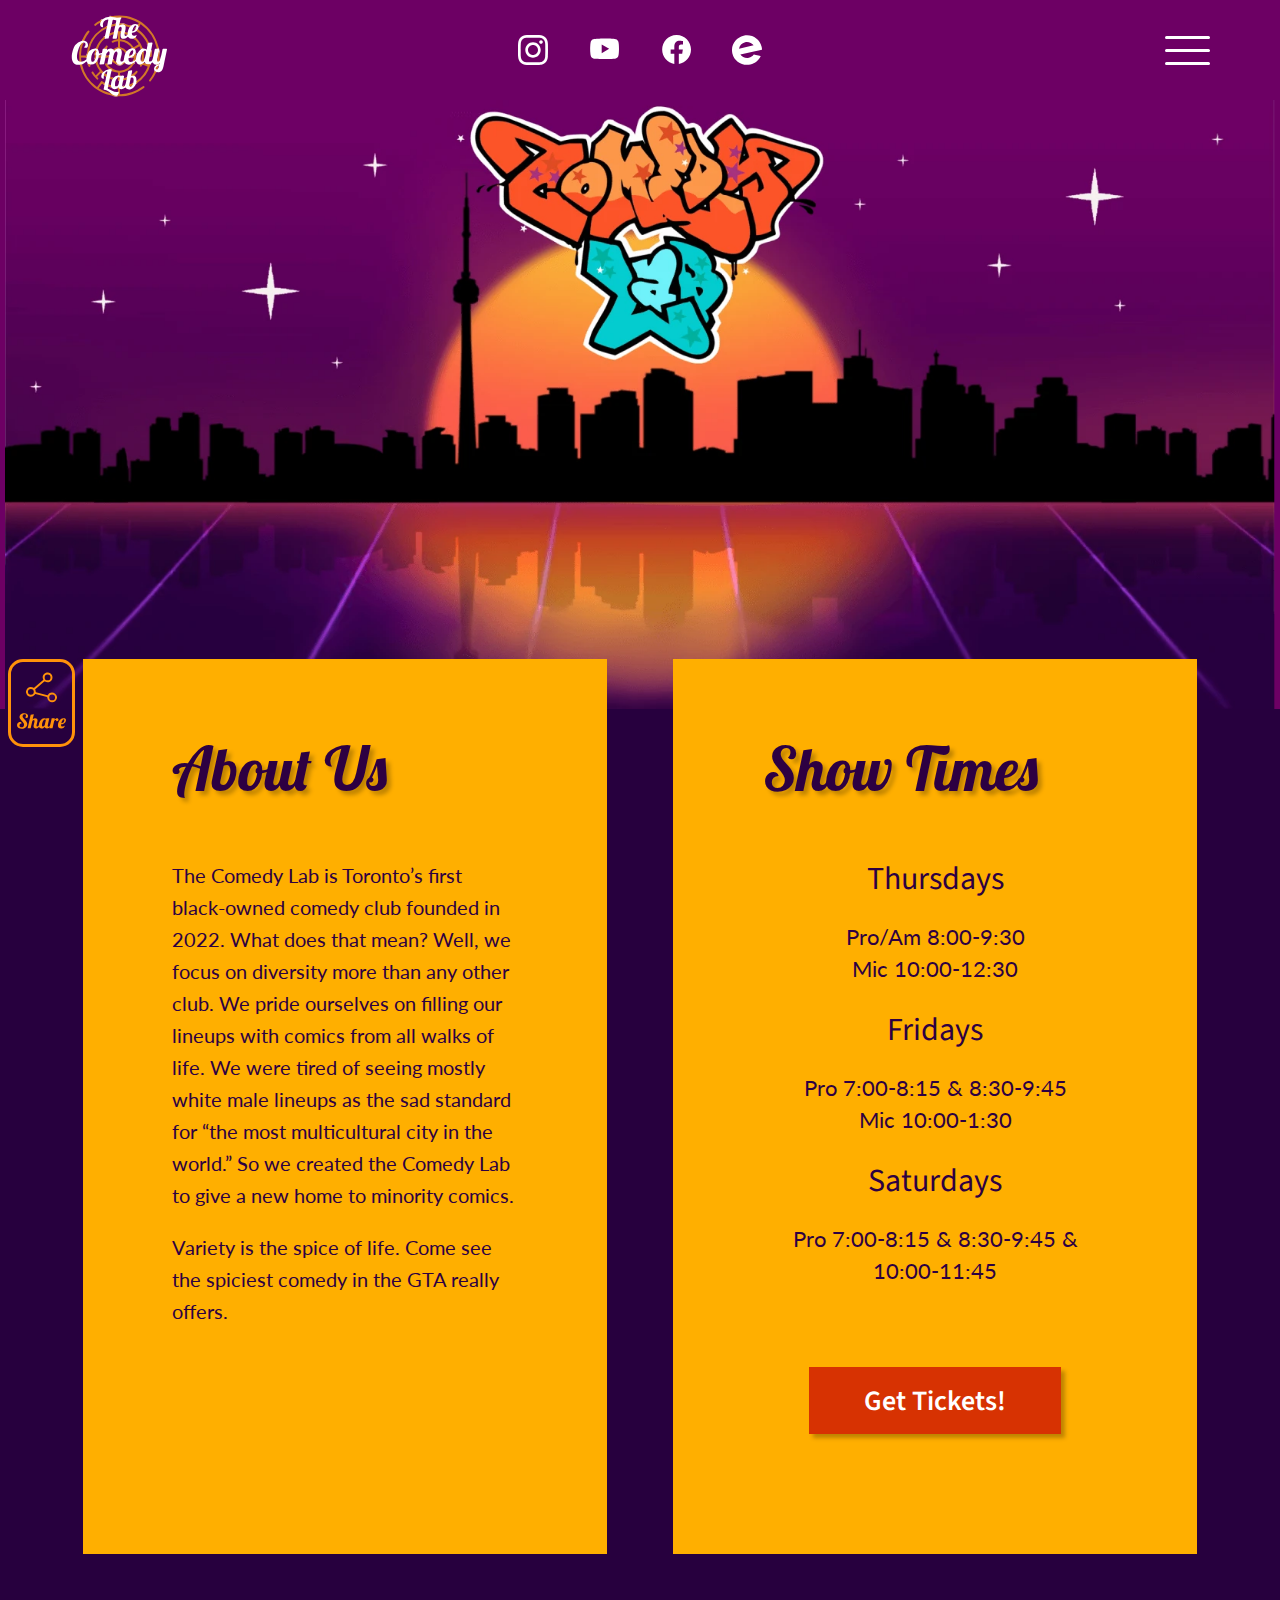
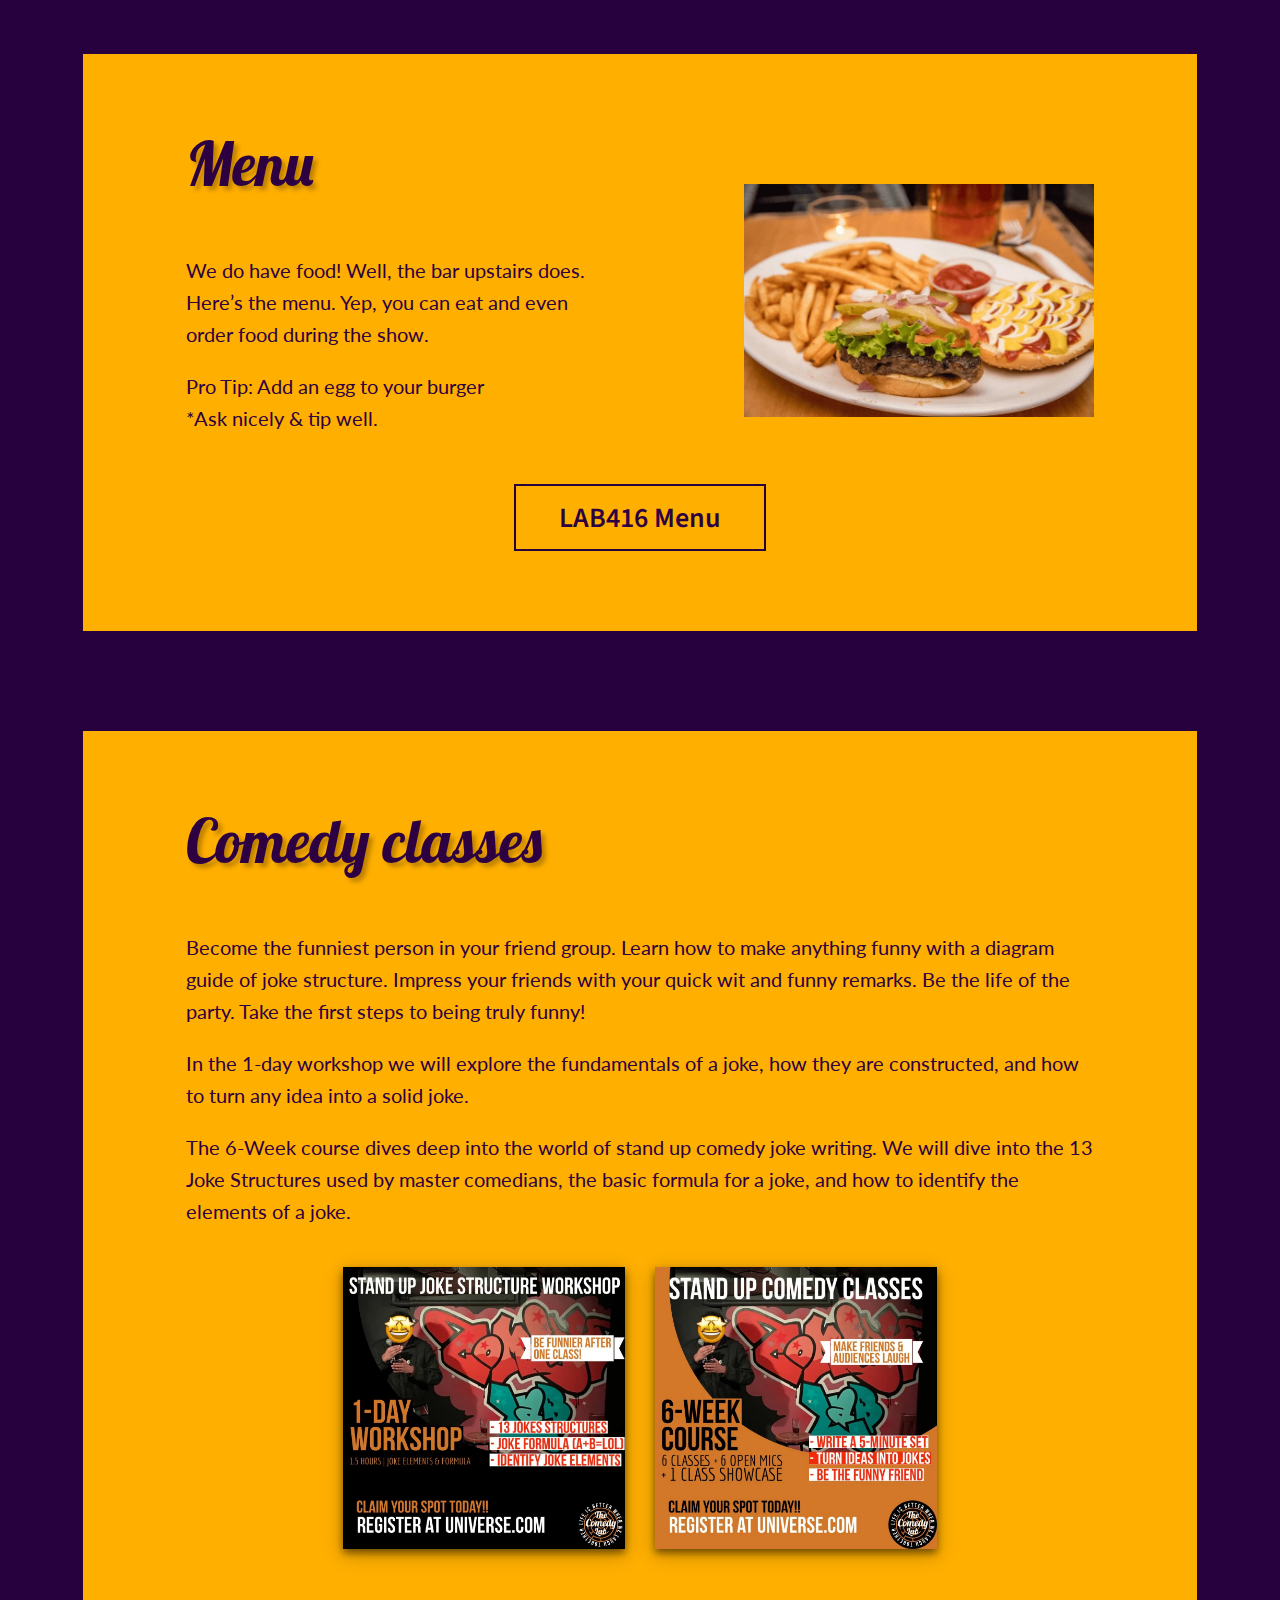
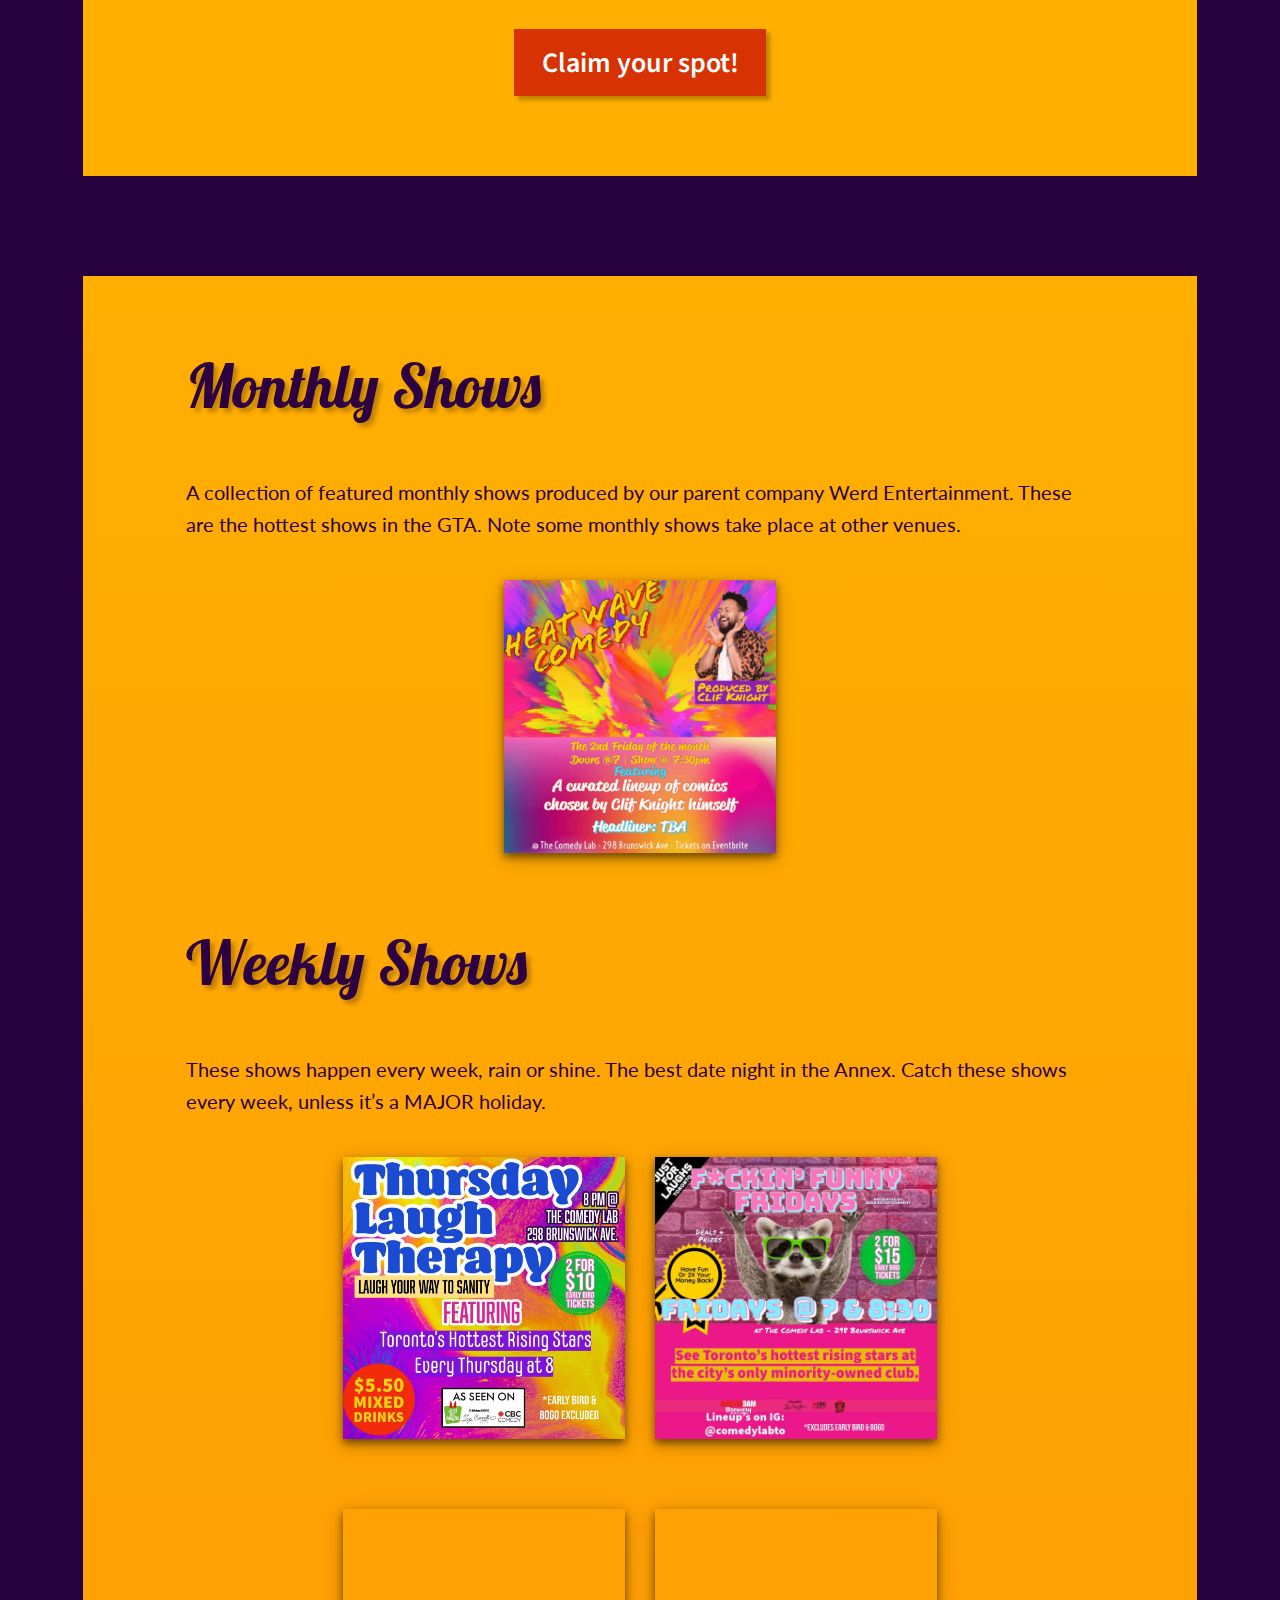
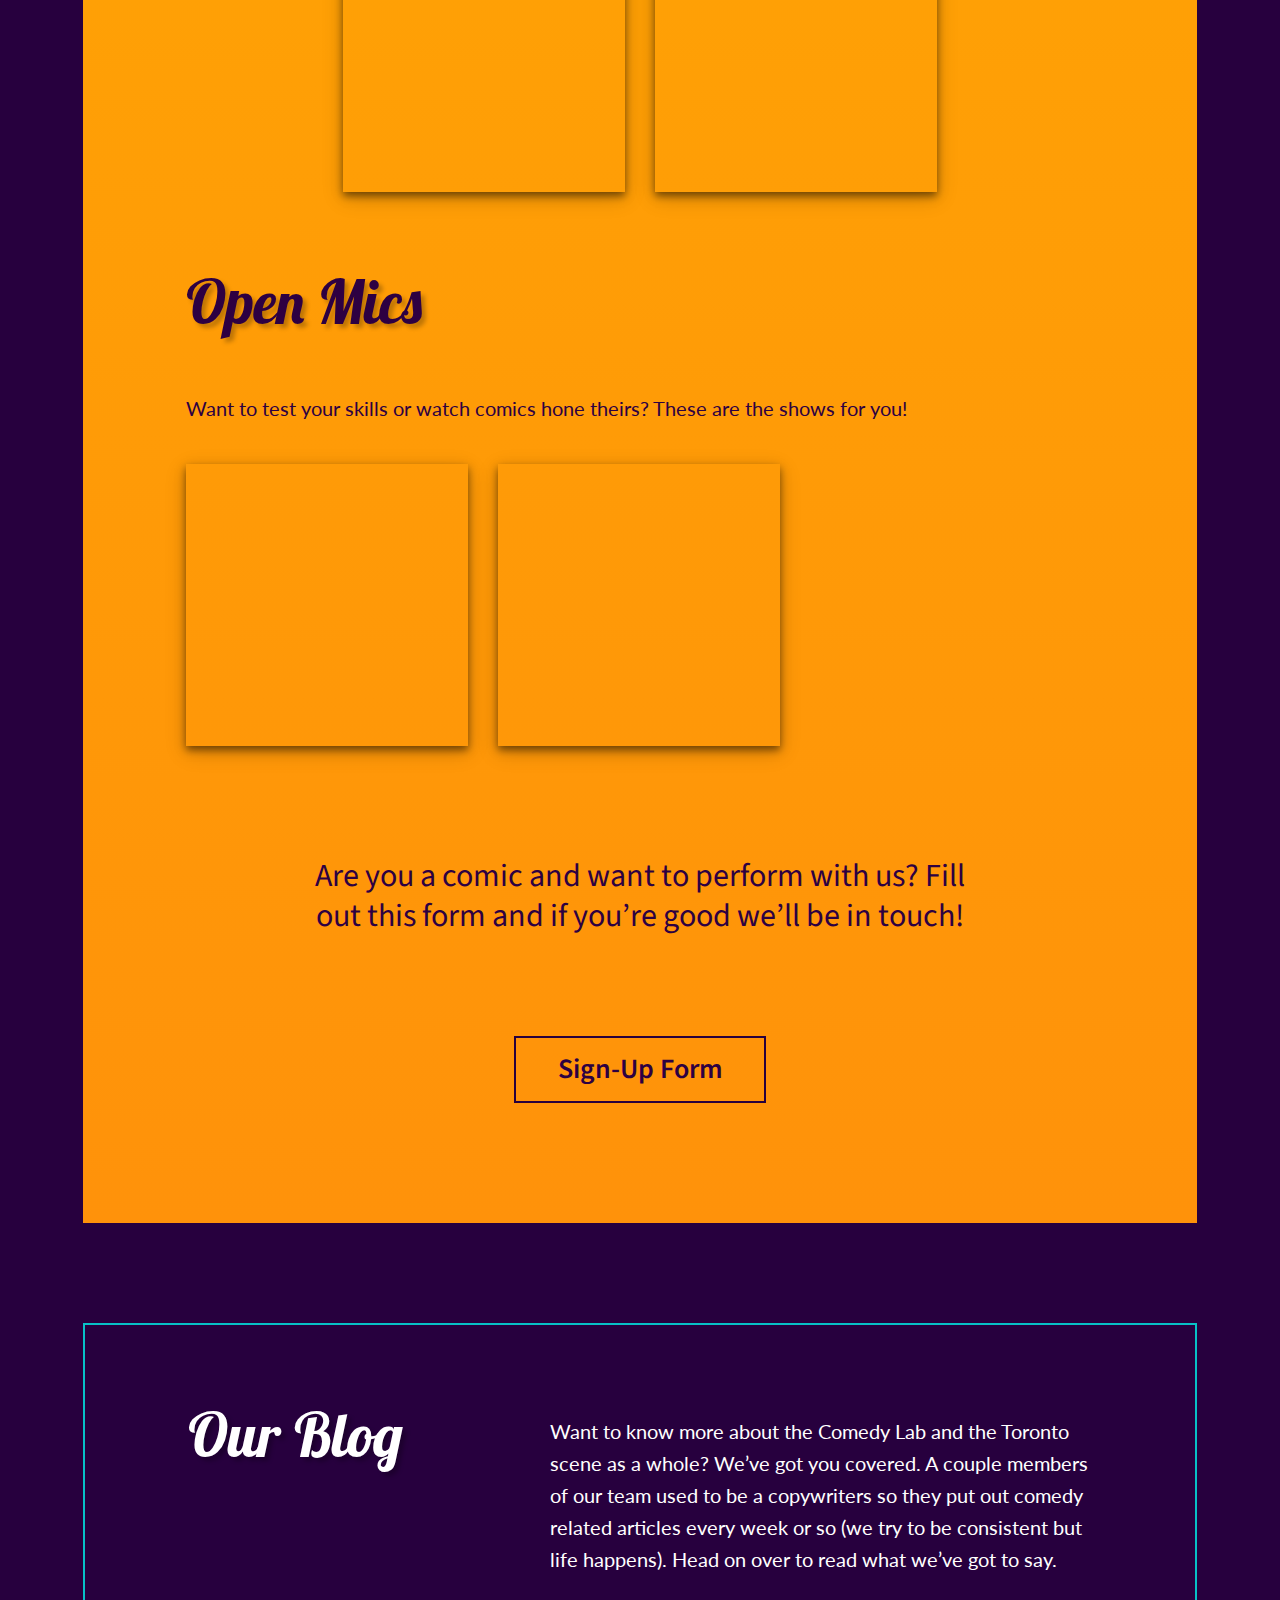
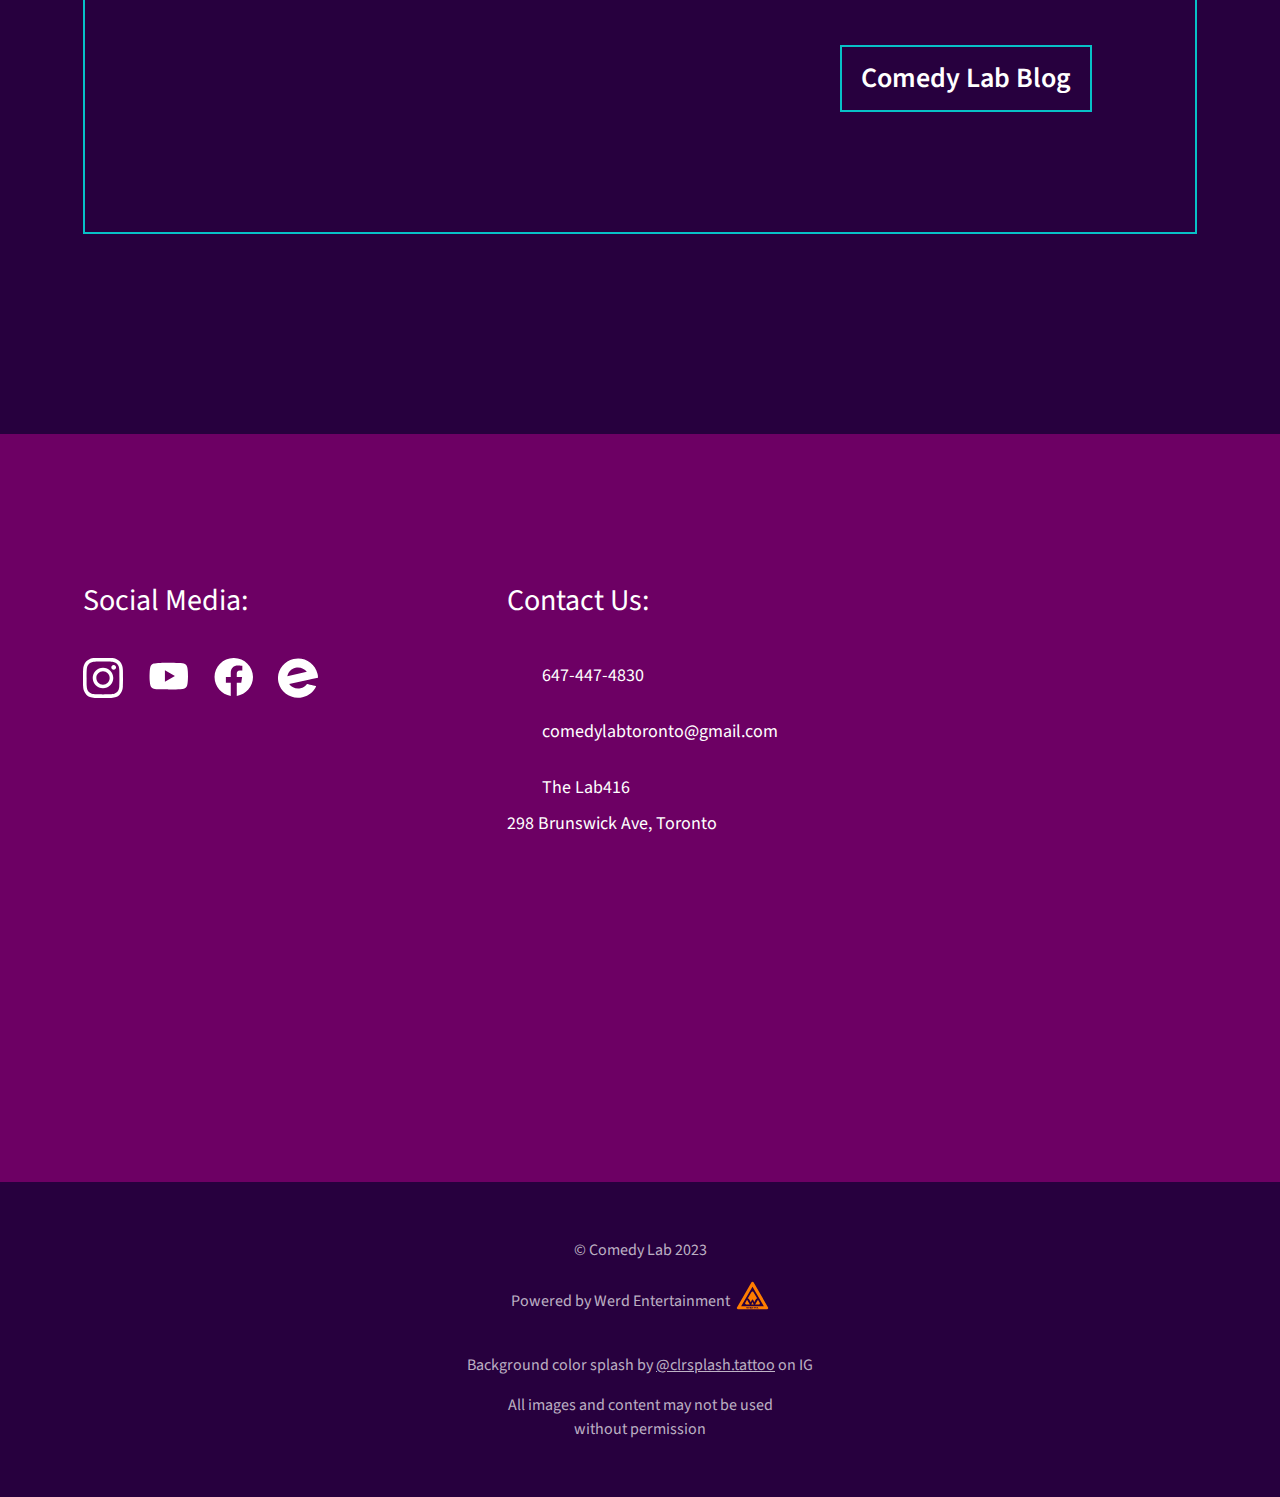
==== commit f4ab7298: "removed news banner" ====
--- a/index.html
+++ b/index.html
@@ -11,11 +11,11 @@
     <link rel="preconnect" href="https://fonts.googleapis.com">
     <link rel="preconnect" href="https://fonts.gstatic.com" crossorigin>
     <link href="https://fonts.googleapis.com/css2?family=Lato&family=Lobster&family=Source+Sans+Pro:wght@400;600&display=swap" rel="stylesheet">
-    <link rel="stylesheet" href="styles/style.css?v=1.1">
+    <link rel="stylesheet" href="styles/style.css?v=1.2">
     <script src="scripts/index.js" defer></script>
 </head>
 <body>
-    <div role="banner" class="news-banner">
+    <!-- <div role="banner" class="news-banner">
         <div class="news-banner__container root-section">
             <h1 class="news-banner__title">Second Location Now Open!!</h1>
             <address class="news-banner__address">
@@ -26,7 +26,7 @@
             <img class="news-banner__logo" src="assets/images/st-west-logo-white.png" fetchpriority="high" loading="eager" alt="Logo">
             <a class="news-banner__btn" href=" https://www.eventbrite.ca/o/werd-entertainment-38479180893" target="_blank">See events!</a>
         </div>
-    </div>
+    </div> -->
     <header class="header">
         <div class="header__container root-section">
 
--- a/styles/style.css
+++ b/styles/style.css
@@ -61,116 +61,6 @@
   background-color: #08C0C6;
 }
 
-.news-banner {
-  background-color: #D73202;
-}
-
-.news-banner__container {
-  display: grid;
-  grid-template: auto auto 90px/202px auto;
-  justify-items: center;
-  -webkit-box-align: center;
-      -ms-flex-align: center;
-          align-items: center;
-  padding: 15px 5px 10px;
-  color: #FFFFFF;
-}
-
-.news-banner__title {
-  grid-column: 1/-1;
-  font-family: "Source Sans Pro", sans-serif;
-  font-style: normal;
-  font-weight: 400;
-  font-size: 1.25rem;
-  line-height: 1.625rem;
-  font-size: 1.5rem;
-}
-
-.news-banner__address {
-  justify-self: center;
-}
-
-.news-banner__text {
-  margin: 0;
-  font-family: "Lato", Arial, sans-serif;
-  font-style: normal;
-  font-weight: 400;
-  font-size: 0.875rem;
-  line-height: 1.625rem;
-}
-
-.news-banner__text--margin {
-  margin-left: 17px;
-}
-
-.news-banner__logo {
-  width: 100%;
-  max-width: 110px;
-}
-
-.news-banner__btn {
-  grid-column: 1/-1;
-  display: -webkit-box;
-  display: -ms-flexbox;
-  display: flex;
-  -webkit-box-pack: center;
-      -ms-flex-pack: center;
-          justify-content: center;
-  -webkit-box-align: center;
-      -ms-flex-align: center;
-          align-items: center;
-  width: 200px;
-  height: 56px;
-  font-family: "Source Sans Pro", sans-serif;
-  font-style: normal;
-  font-weight: 400;
-  font-size: 1.25rem;
-  line-height: 1.625rem;
-  border: 2px solid #FFFFFF;
-  -webkit-transition: background-color 0.2s, color 0.2s;
-  transition: background-color 0.2s, color 0.2s;
-  background-color: #D73202;
-  color: #FFFFFF;
-}
-
-.news-banner__btn:hover {
-  background-color: #FFFFFF;
-  color: #D73202;
-}
-
-@media (min-width: 768px) {
-  .news-banner__container {
-    grid-template: auto 100px auto/50% 50%;
-    padding-bottom: 25px;
-  }
-  .news-banner__title {
-    font-family: "Source Sans Pro", sans-serif;
-    font-style: normal;
-    font-weight: 400;
-    font-size: 2rem;
-    line-height: 2.5rem;
-  }
-  .news-banner__logo {
-    max-width: 190px;
-  }
-  .news-banner__text {
-    font-family: "Lato", Arial, sans-serif;
-    font-style: normal;
-    font-weight: 400;
-    font-size: 1.25rem;
-    line-height: 2rem;
-  }
-  .news-banner__btn {
-    width: 252px;
-    height: 67px;
-    font-family: "Source Sans Pro", sans-serif;
-    font-style: normal;
-    font-weight: 600;
-    font-size: 1.75rem;
-    line-height: 2rem;
-    text-align: center;
-  }
-}
 .header {
   background-color: #27003E;
 }
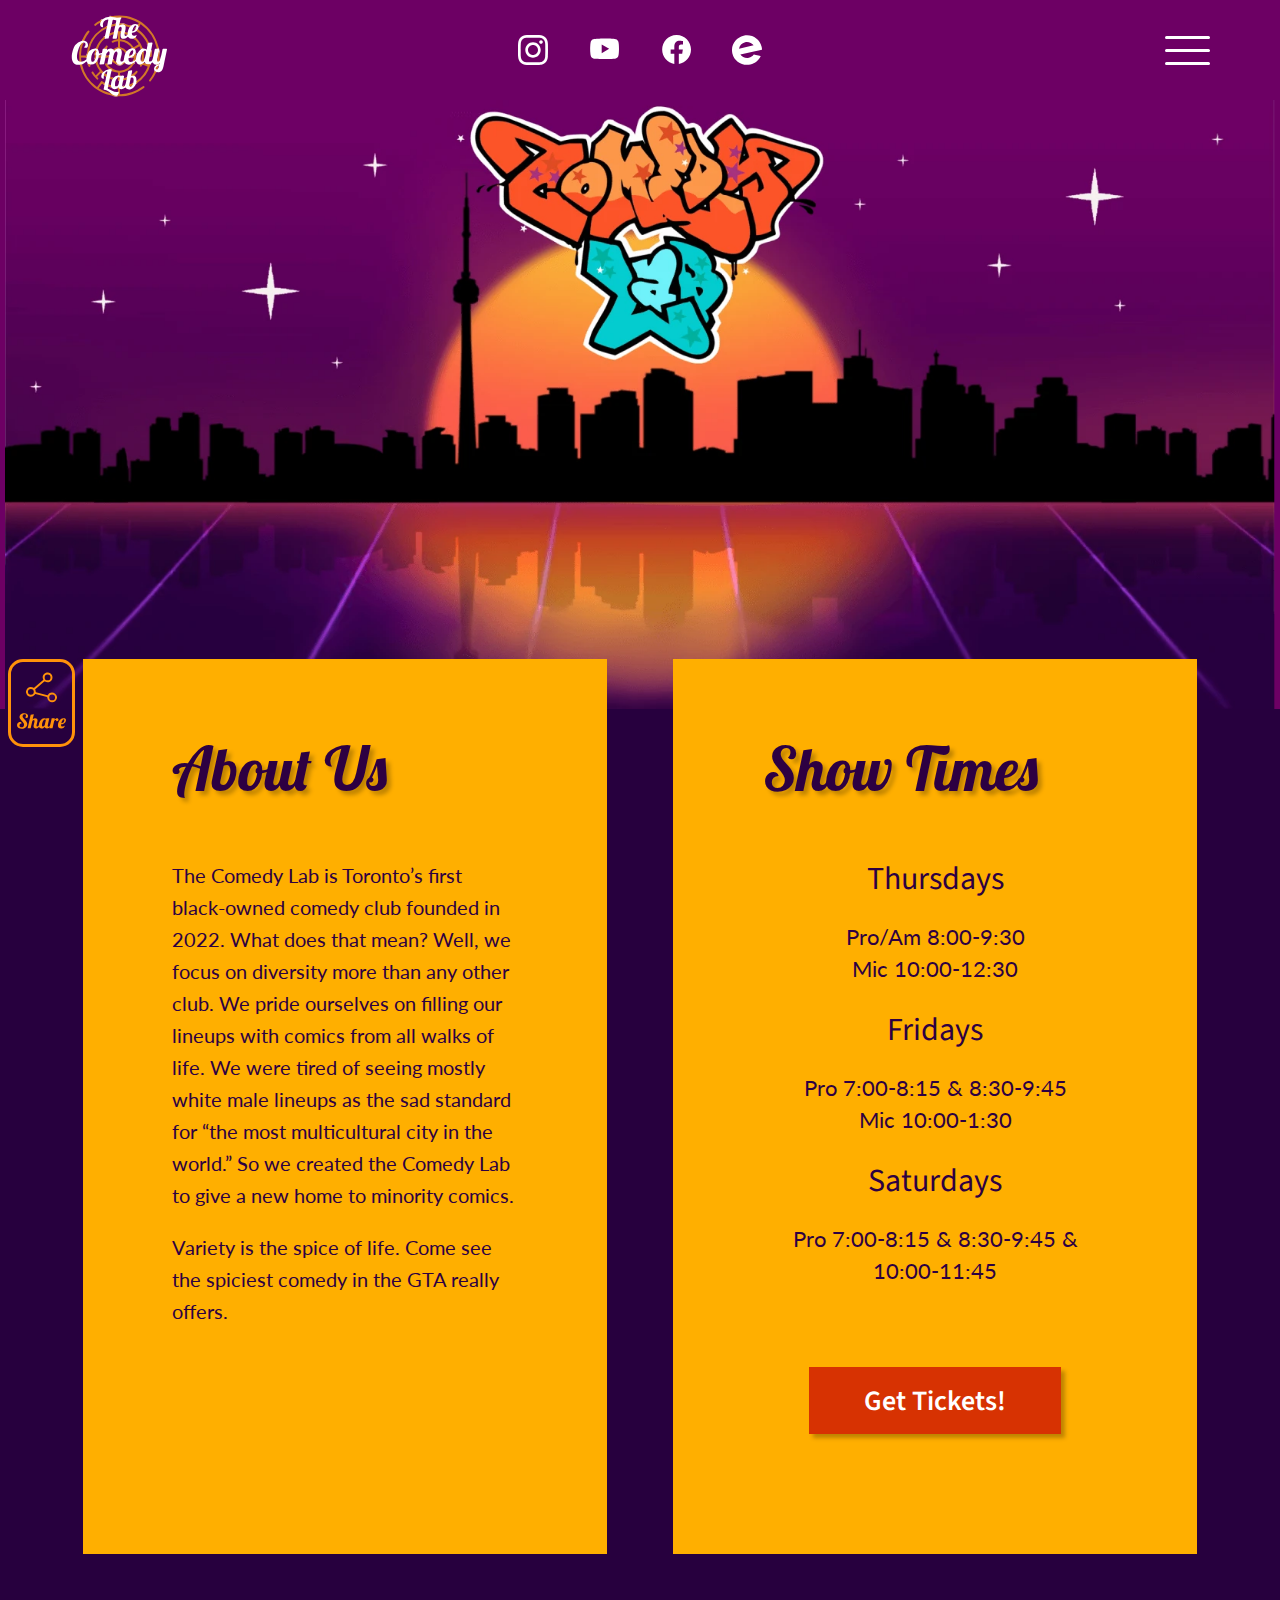
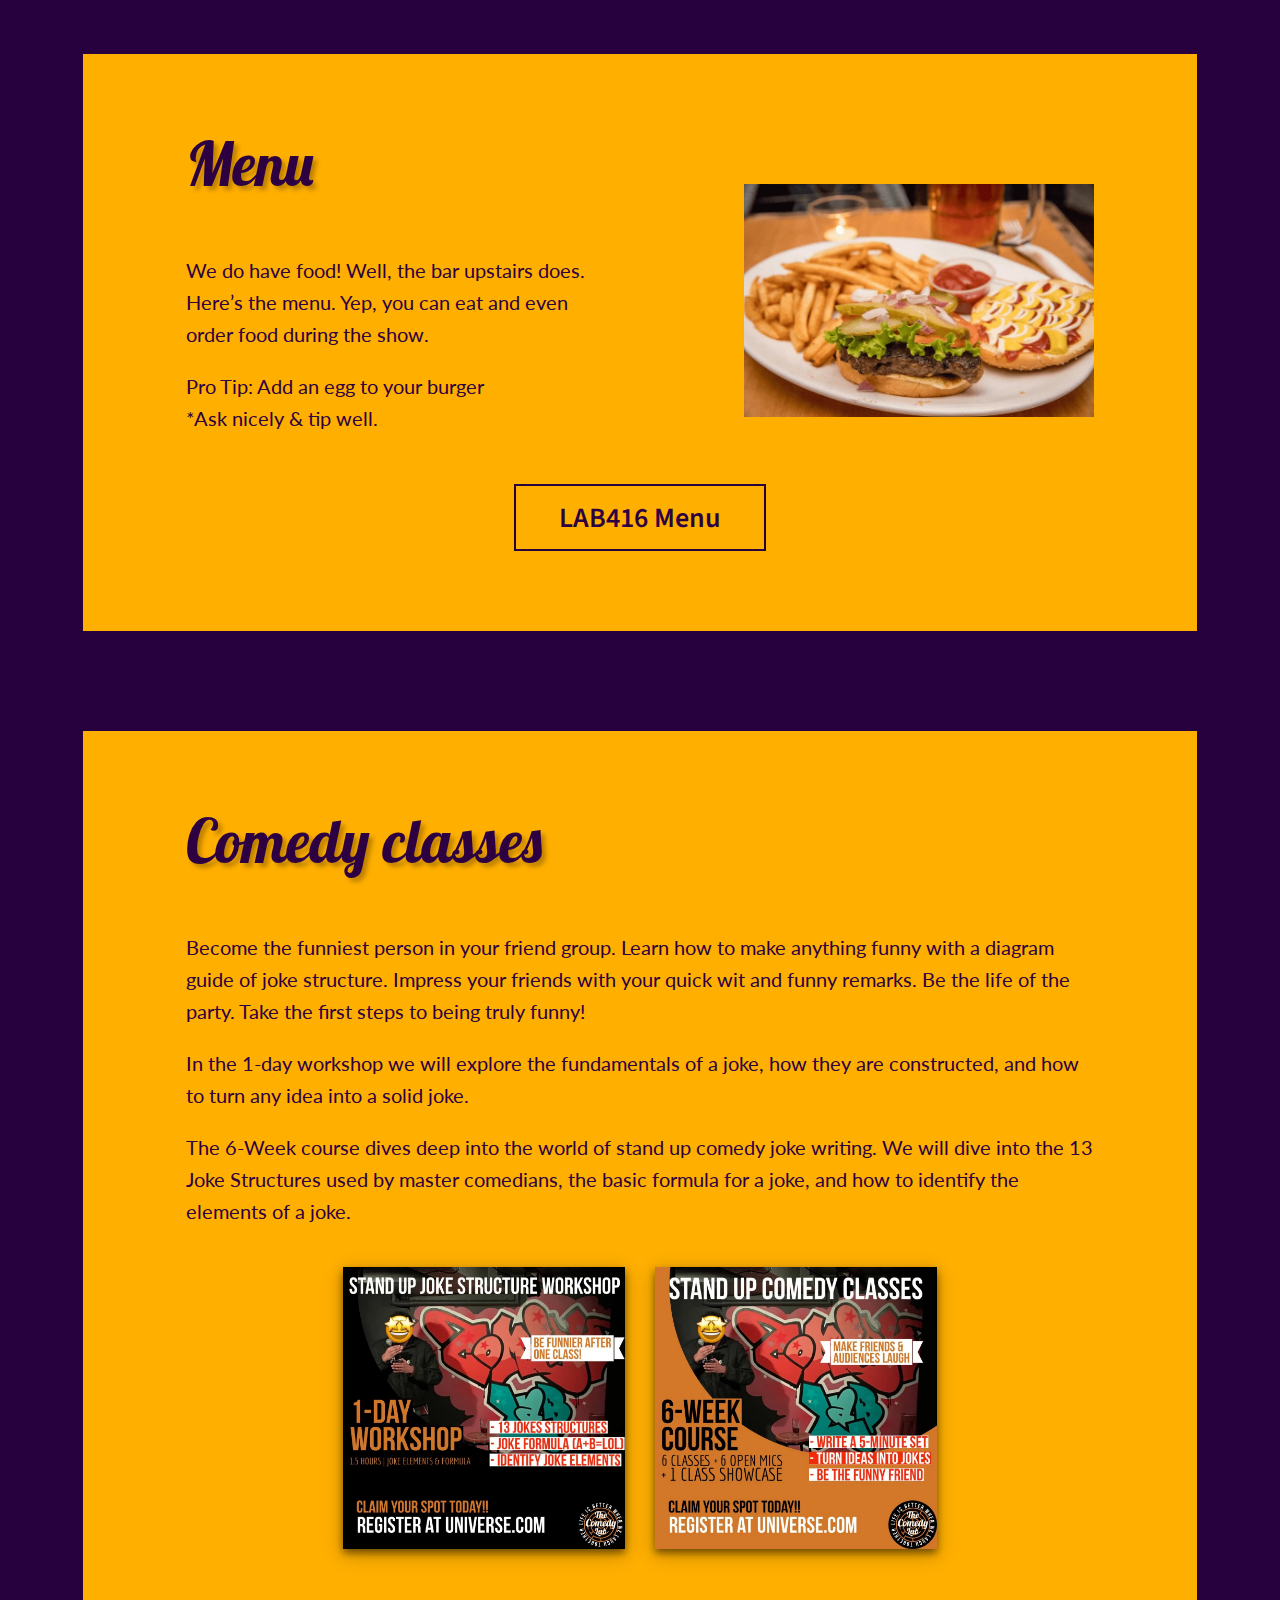
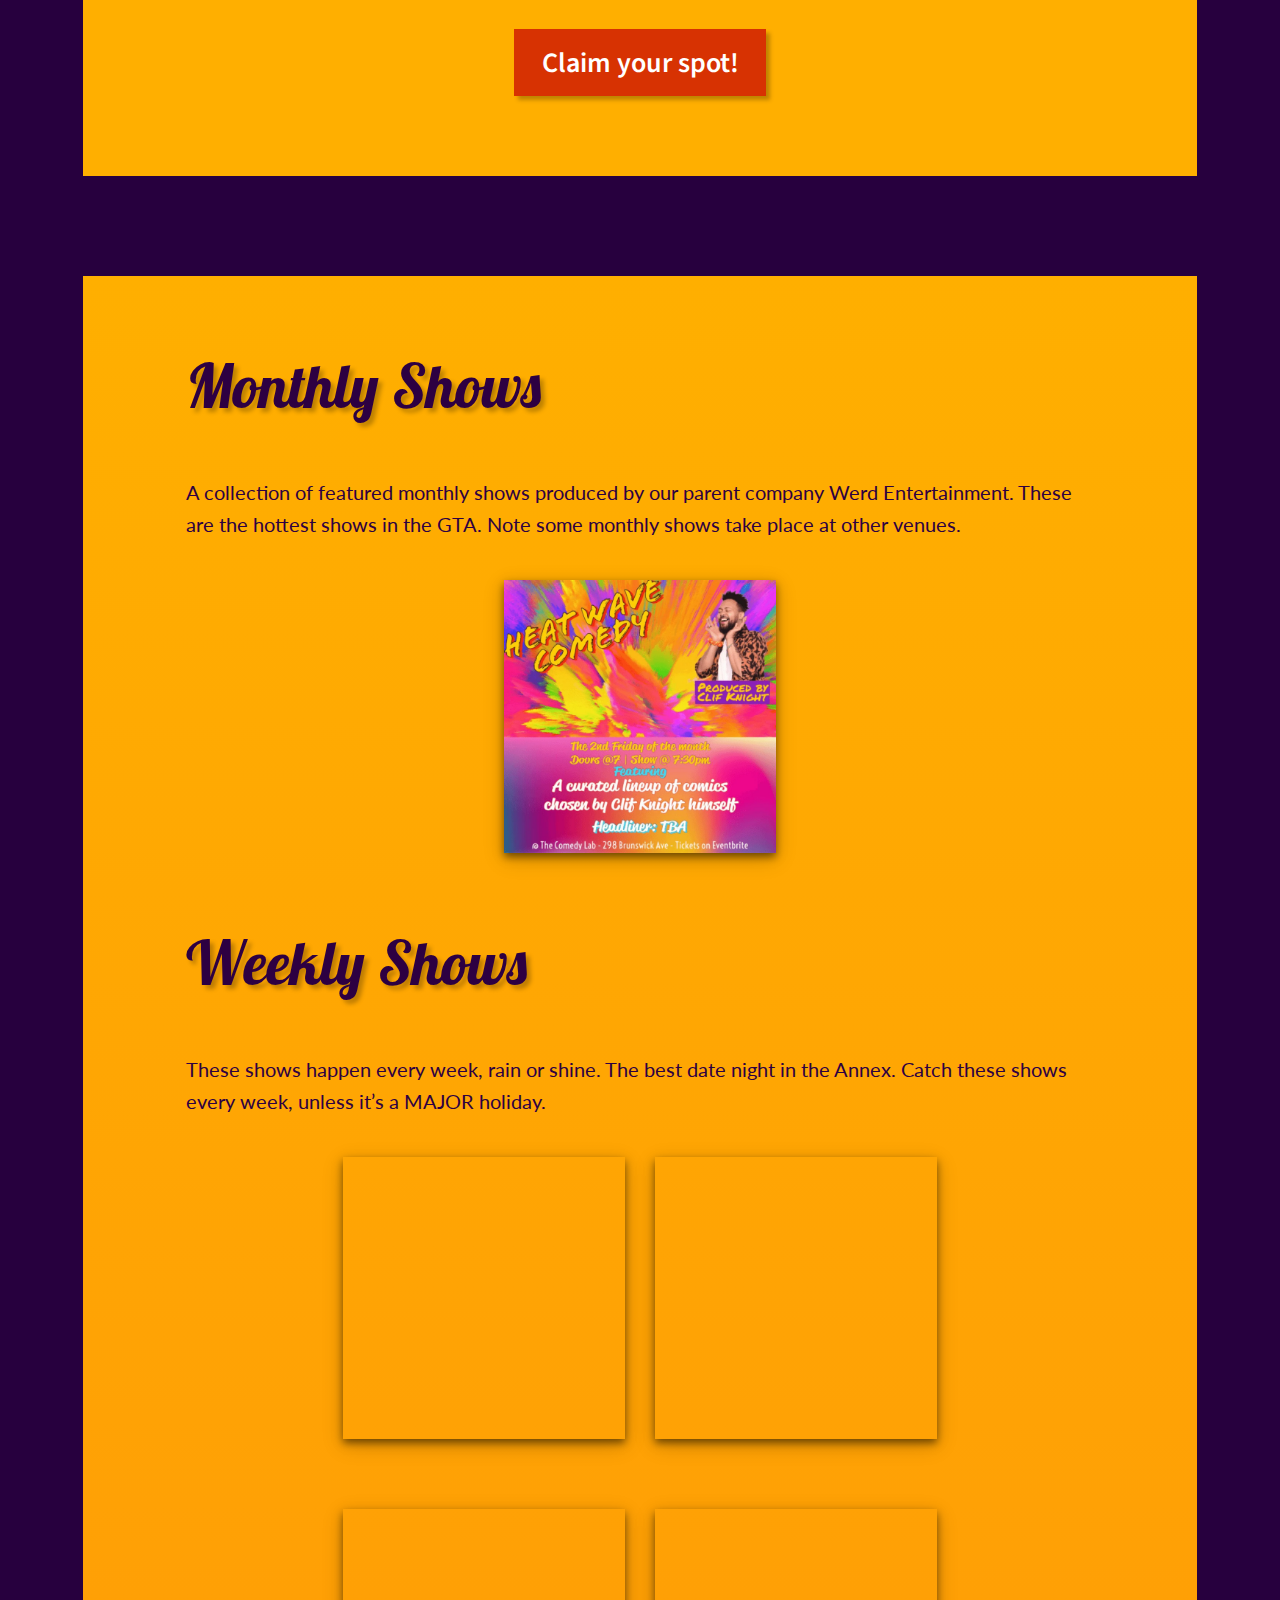
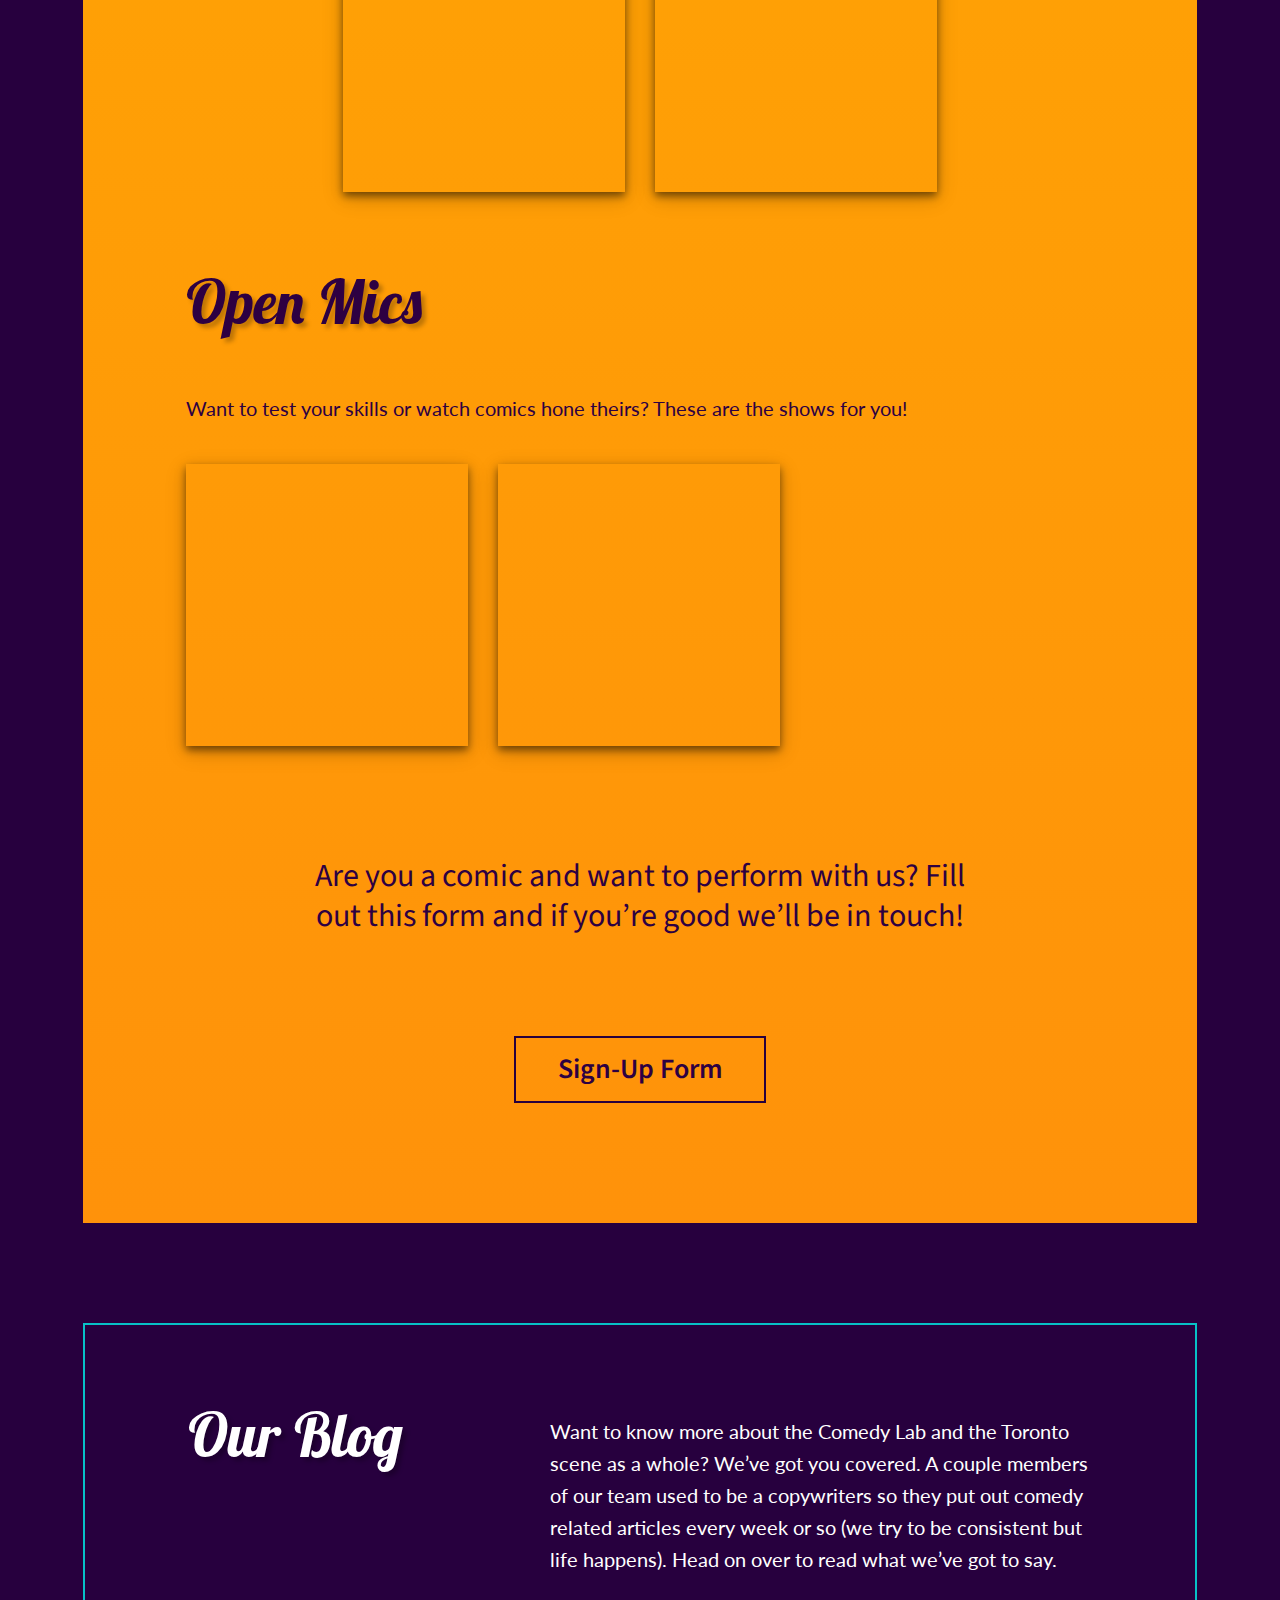
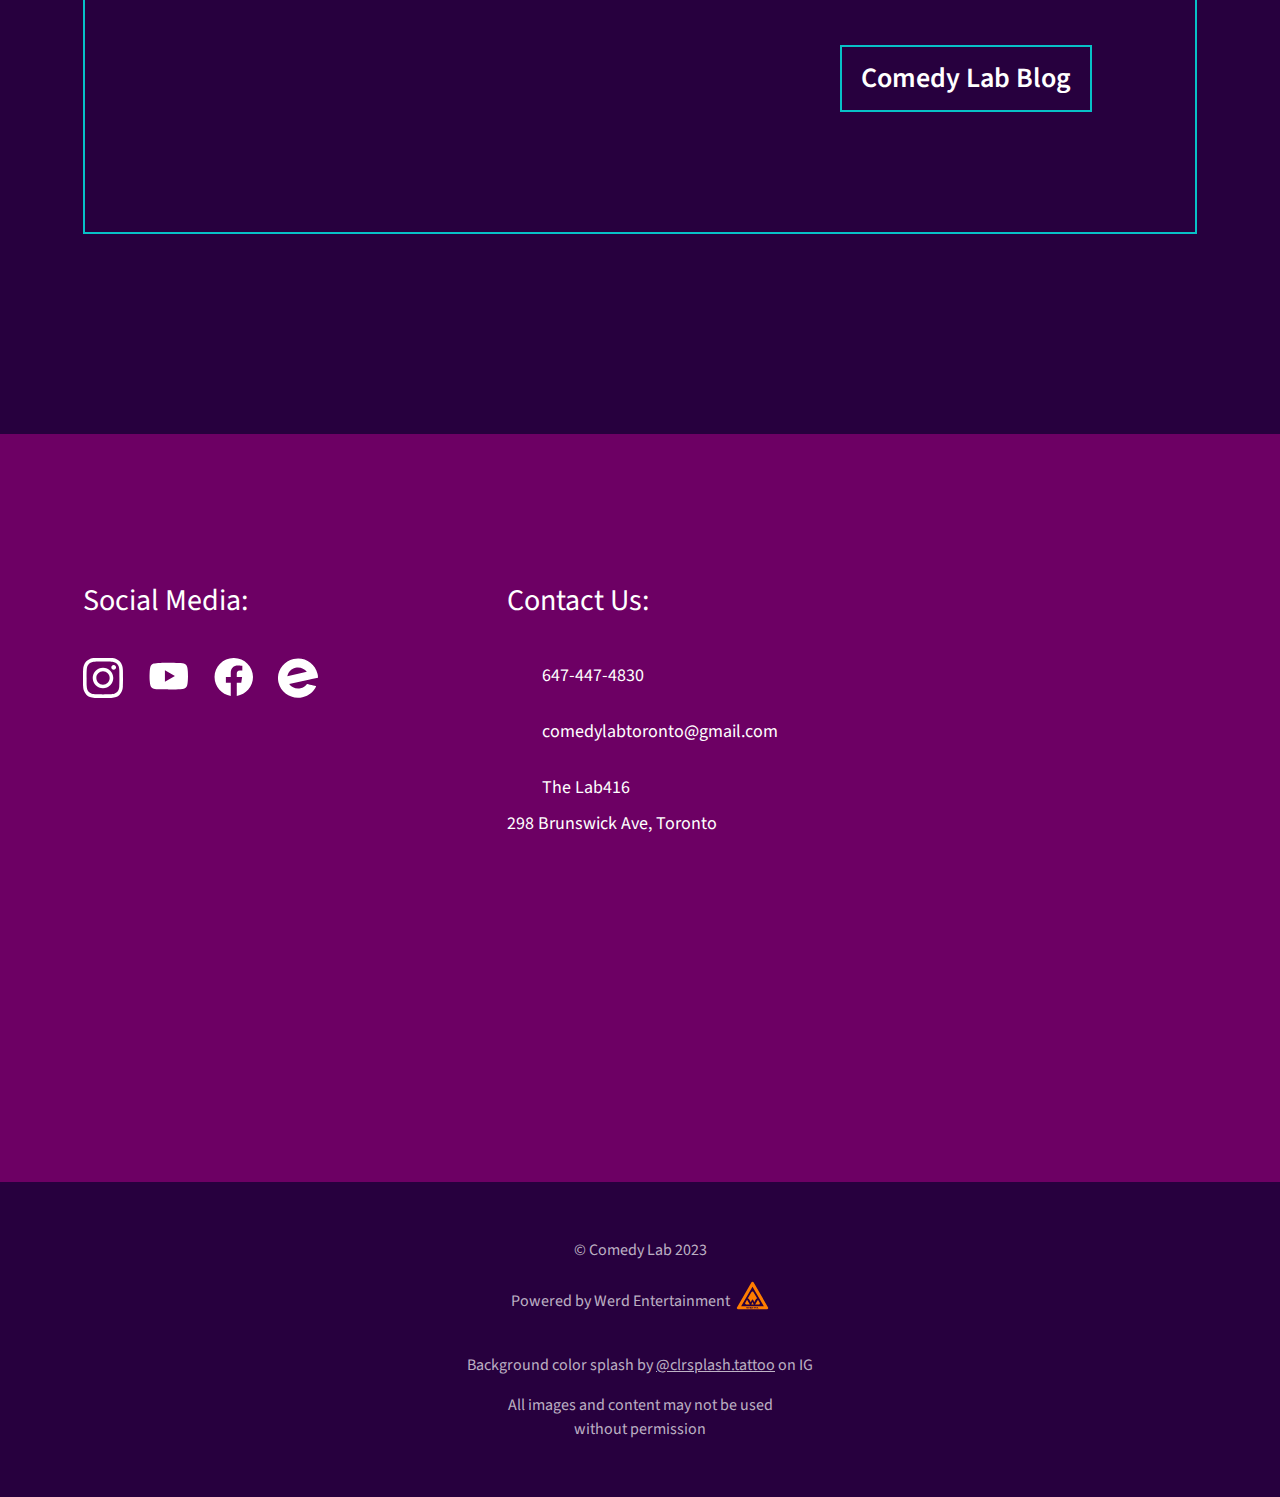
==== commit 141dd1b8: "changed main tix link" ====
--- a/index.html
+++ b/index.html
@@ -5,7 +5,7 @@
     <meta http-equiv="X-UA-Compatible" content="IE=edge">
     <meta name="viewport" content="width=device-width, initial-scale=1.0">
     <meta name="description" content="Toronto's only black-owned comedy club, The Comedy Lab, showcases the city's most diverse comedic talent. Featuring local, North American, and international standup comedians. Open every Thursday, Friday, and Saturday, 8pm-1am. Located in the Annex, on Bloor and Brunswick. Proud to be a JFL Toronto venue. Get your tickets and join us for the funniest shows in Toronto. Great date night! Test your skills at an open mic night.">
-    <meta name="version" content="2">
+    <meta name="version" content="2.1">
     <title>Comedy Lab</title>
     <link rel="shortcut icon" href="assets/icons/favicon.png">
     <link rel="preconnect" href="https://fonts.googleapis.com">
@@ -125,7 +125,7 @@
                     <p class="block__txt block__time">Pro <time datetime="19:00">7:00-8:15</time> & <time datetime="20:30">8:30-9:45</time> <br> Mic <time datetime="22:00">10:00-1:30</time></p>
                     <h3 class="block__sub-title">Saturdays</h3>
                     <p class="block__txt block__time">Pro <time datetime="19:00">7:00-8:15</time> & <time datetime="20:30">8:30-9:45</time> & <time datetime="22:00">10:00-11:45</time></p>
-                    <a class="block__btn block__btn--hlt" href="https://www.eventbrite.ca/o/the-comedy-lab-103134475871" target="_blank">Get Tickets!</a>
+                    <a class="block__btn block__btn--hlt" href="https://www.eventbrite.ca/o/the-comedy-lab-38479180893" target="_blank">Get Tickets!</a>
                 </section>
 
             </div>
